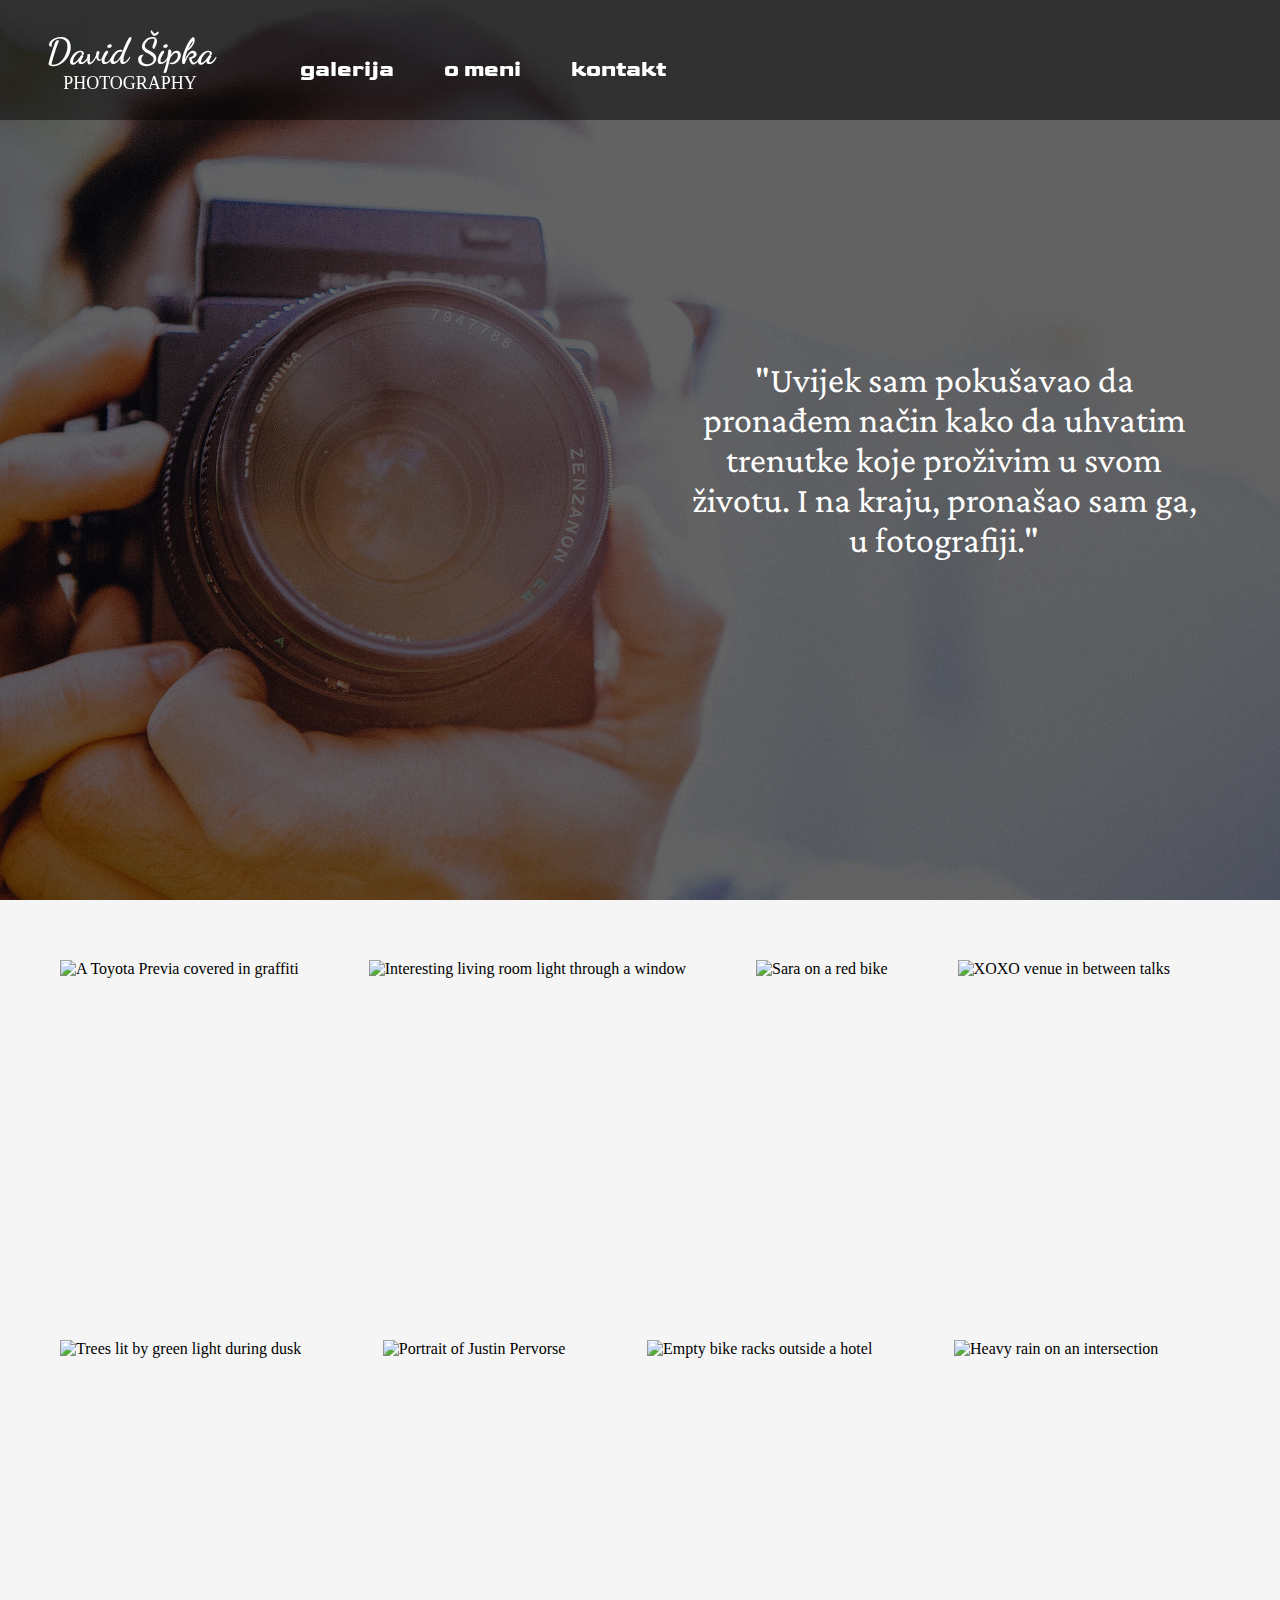
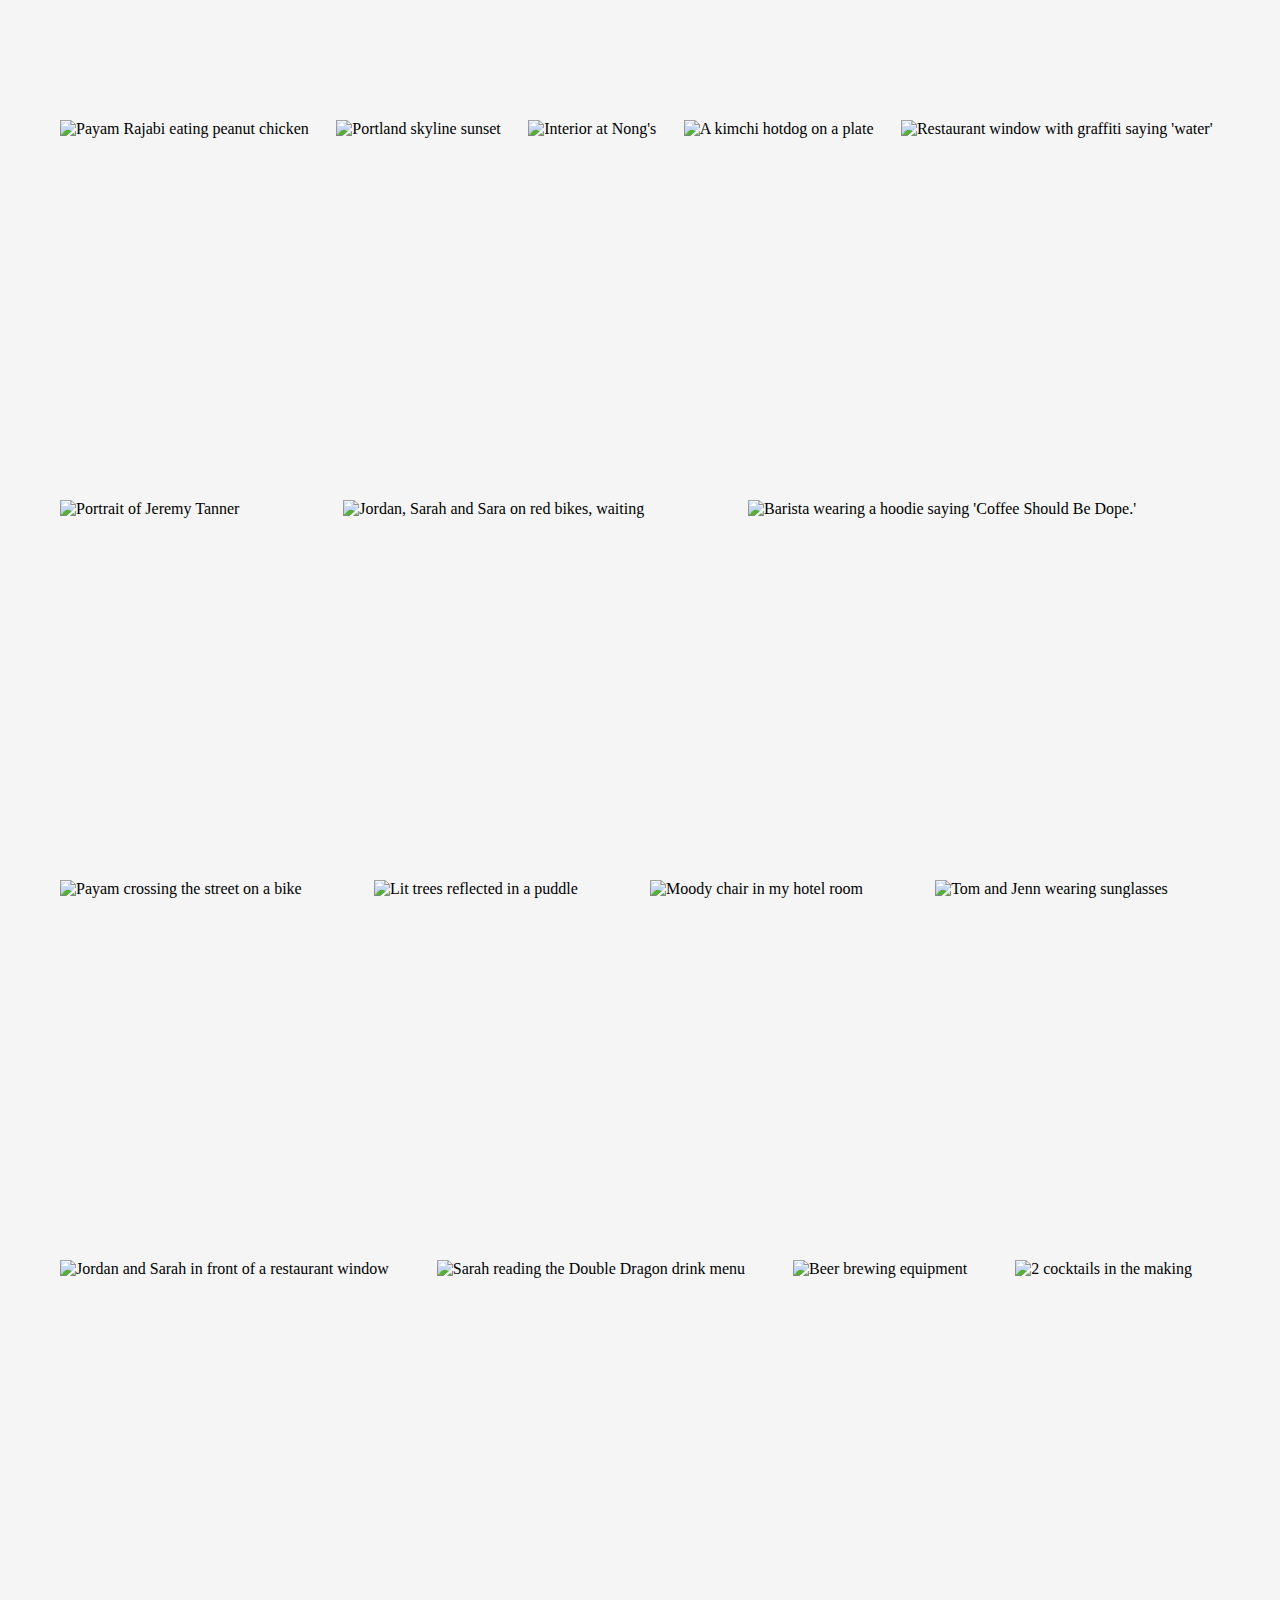
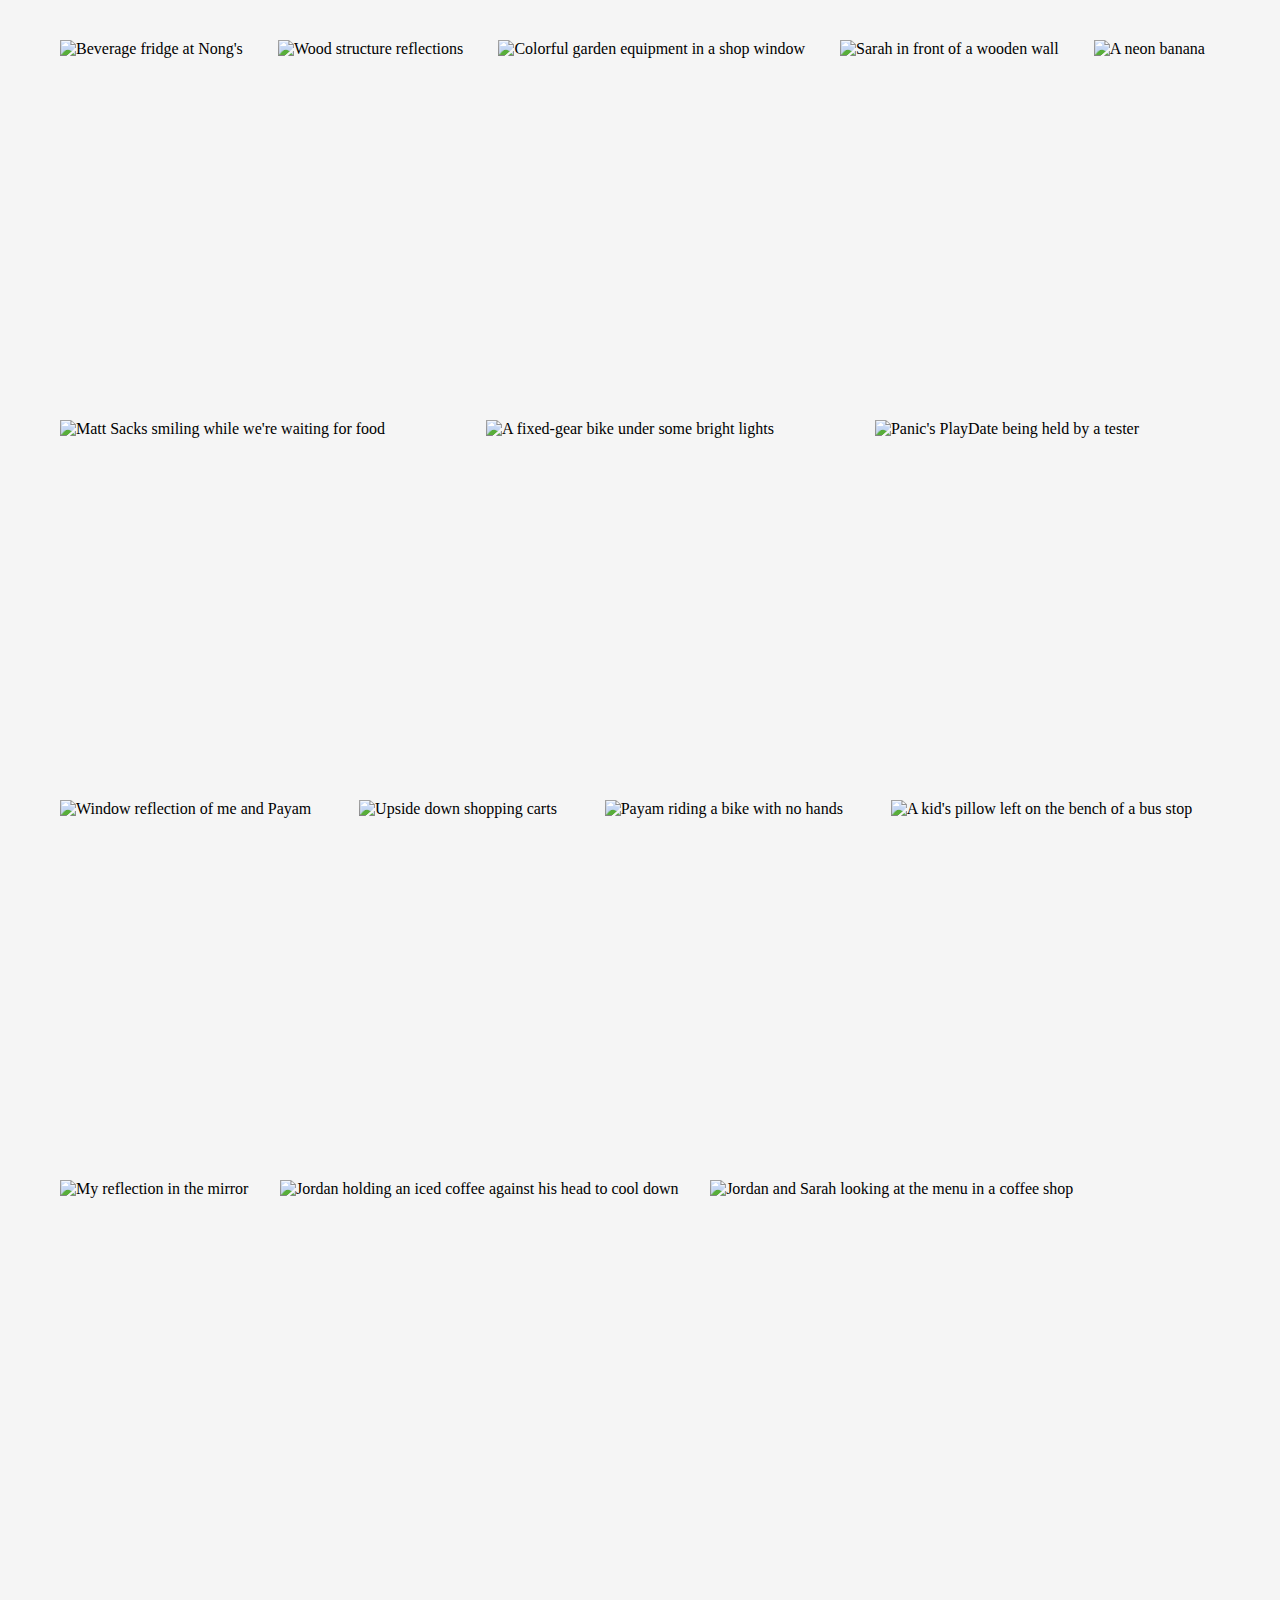
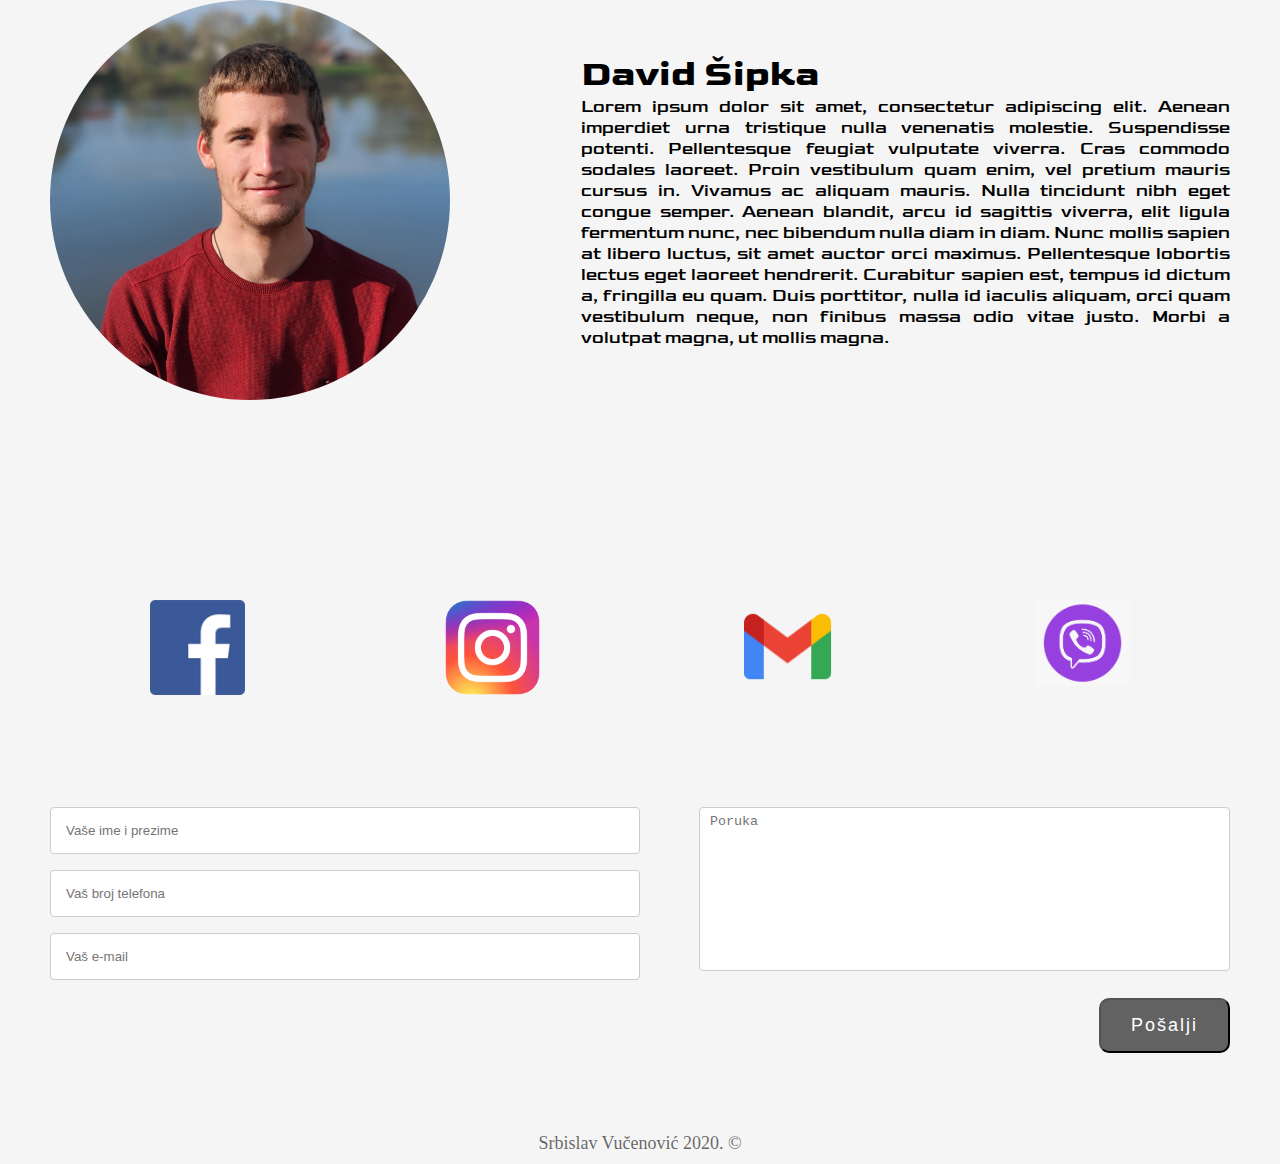
==== index.html @ 71fce166 "Add files via upload" ====
<!DOCTYPE html>
<html>
<head>
	  <meta name="viewport" content="width=device-width, initial-scale=1.0" />

	<title></title>
	<link rel="preconnect" href="https://fonts.gstatic.com">
	<link href="https://fonts.googleapis.com/css2?family=Dancing+Script:wght@500&display=swap" rel="stylesheet">
	<link rel="preconnect" href="https://fonts.gstatic.com">
<link href="https://fonts.googleapis.com/css2?family=Goldman&display=swap" rel="stylesheet">
<link rel="preconnect" href="https://fonts.gstatic.com">
<link href="https://fonts.googleapis.com/css2?family=Noto+Sans+JP&display=swap" rel="stylesheet">
<link rel="preconnect" href="https://fonts.gstatic.com">
<link href="https://fonts.googleapis.com/css2?family=Crimson+Pro:ital,wght@1,300&display=swap" rel="stylesheet">
<link rel="preconnect" href="https://fonts.gstatic.com">
<link href="https://fonts.googleapis.com/css2?family=Raleway&display=swap" rel="stylesheet">
	<meta charset="utf-8">
	<link rel="stylesheet" type="text/css" href="style.css">

</head>
<body>
	<header id="top">
		<nav>
			<!--img class="logo" src="img/logo.jpg"-->
			<div class="logo">
				<a href="#top" id="t"><h3>David Šipka</h3>
				<p>PHOTOGRAPHY</p></a>
			</div>
			<ul class="nav">
				<li><a href="#gallery" id="g">galerija</a></li>
				<li><a href="#about" id="a">o meni</a></li>
				<li><a href="#contact" id="c">kontakt</a></li>
			</ul>
		</nav>
		<div class="home">
			<div class="layer">
				<div class="quote">
					<p>
						"Uvijek sam pokušavao da pronađem način kako da uhvatim trenutke koje proživim u svom životu. I na kraju, pronašao sam ga, u fotografiji."
					</p>
				</div>
			</div>
		</div>
	</header>

	<div class="active-img">
		<a href="#">zatvori</a>
		<img src="">
	</div>

	<section id="gallery" class="galerija">
		<ul>
  <li>
    <img src="https://res.cloudinary.com/css-tricks/image/upload/f_auto,q_auto/v1568814785/photostream-photos/DSC05466_kwlv0n.jpg" alt="A Toyota Previa covered in graffiti" loading="lazy">
  </li>
  <li>
    <img src="https://res.cloudinary.com/css-tricks/image/upload/f_auto,q_auto/v1568814785/photostream-photos/DSC05621_zgtcco.jpg" alt="Interesting living room light through a window" loading="lazy">
  </li>
  <li>
    <img src="https://res.cloudinary.com/css-tricks/image/upload/f_auto,q_auto/v1568814785/photostream-photos/DSC05513_gfbiwi.jpg" alt="Sara on a red bike" loading="lazy">
  </li>
  <li>
    <img src="https://res.cloudinary.com/css-tricks/image/upload/f_auto,q_auto/v1568814785/photostream-photos/DSC05588_nb0dma.jpg" alt="XOXO venue in between talks" loading="lazy">
  </li>
  <li>
    <img src="https://res.cloudinary.com/css-tricks/image/upload/f_auto,q_auto/v1568814785/photostream-photos/DSC05459_ziuomy.jpg" alt="Trees lit by green light during dusk" loading="lazy">
  </li>
  <li>
    <img src="https://res.cloudinary.com/css-tricks/image/upload/f_auto,q_auto/v1568814785/photostream-photos/DSC05586_oj8jfo.jpg" alt="Portrait of Justin Pervorse" loading="lazy">
  </li>
  <li>
    <img src="https://res.cloudinary.com/css-tricks/image/upload/f_auto,q_auto/v1568814785/photostream-photos/DSC05465_dtkwef.jpg" alt="Empty bike racks outside a hotel" loading="lazy">
  </li>
  <li>
    <img src="https://res.cloudinary.com/css-tricks/image/upload/f_auto,q_auto/v1568814785/photostream-photos/DSC05626_ytsf3j.jpg" alt="Heavy rain on an intersection" loading="lazy">
  </li>
  <li>
    <img src="https://res.cloudinary.com/css-tricks/image/upload/f_auto,q_auto/v1568814785/photostream-photos/DSC05449_l9kukz.jpg" alt="Payam Rajabi eating peanut chicken" loading="lazy">
  </li>
  <li>
    <img src="https://res.cloudinary.com/css-tricks/image/upload/f_auto,q_auto/v1568814785/photostream-photos/DSC05544_aczrb9.jpg" alt="Portland skyline sunset" loading="lazy">
  </li>
  <li>
    <img src="https://res.cloudinary.com/css-tricks/image/upload/f_auto,q_auto/v1568814785/photostream-photos/DSC05447_mvffor.jpg" alt="Interior at Nong's" loading="lazy">
  </li>
  <li>
    <img src="https://res.cloudinary.com/css-tricks/image/upload/f_auto,q_auto/v1568814784/photostream-photos/DSC05501_yirmq8.jpg" alt="A kimchi hotdog on a plate" loading="lazy">
  </li>
  <li>
    <img src="https://res.cloudinary.com/css-tricks/image/upload/f_auto,q_auto/v1568814784/photostream-photos/DSC05624_f5b2ud.jpg" alt="Restaurant window with graffiti saying 'water'" loading="lazy">
  </li>
  <li>
    <img src="https://res.cloudinary.com/css-tricks/image/upload/f_auto,q_auto/v1568814784/photostream-photos/DSC05623_dcpfva.jpg" alt="Portrait of Jeremy Tanner" loading="lazy">
  </li>
  <li>
    <img src="https://res.cloudinary.com/css-tricks/image/upload/f_auto,q_auto/v1568814784/photostream-photos/DSC05515_d2gzut.jpg" alt="Jordan, Sarah and Sara on red bikes, waiting" loading="lazy">
  </li>
  <li>
    <img src="https://res.cloudinary.com/css-tricks/image/upload/f_auto,q_auto/v1568814784/photostream-photos/DSC05581_ceocwv.jpg" alt="Barista wearing a hoodie saying 'Coffee Should Be Dope.'" loading="lazy">
  </li>
  <li>
    <img src="https://res.cloudinary.com/css-tricks/image/upload/f_auto,q_auto/v1568814784/photostream-photos/DSC05517_ni2k0p.jpg" alt="Payam crossing the street on a bike" loading="lazy">
  </li>
  <li>
    <img src="https://res.cloudinary.com/css-tricks/image/upload/f_auto,q_auto/v1568814783/photostream-photos/DSC05620_qfwycq.jpg" alt="Lit trees reflected in a puddle" loading="lazy">
  </li>
  <li>
    <img src="https://res.cloudinary.com/css-tricks/image/upload/f_auto,q_auto/v1568814783/photostream-photos/DSC05462_b33uvp.jpg" alt="Moody chair in my hotel room" loading="lazy">
  </li>
  <li>
    <img src="https://res.cloudinary.com/css-tricks/image/upload/f_auto,q_auto/v1568814783/photostream-photos/DSC05489_mqzktl.jpg" alt="Tom and Jenn wearing sunglasses" loading="lazy">
  </li>
  <li>
    <img src="https://res.cloudinary.com/css-tricks/image/upload/f_auto,q_auto/v1568814783/photostream-photos/DSC05476_dlkjza.jpg" alt="Jordan and Sarah in front of a restaurant window" loading="lazy">
  </li>
  <li>
    <img src="https://res.cloudinary.com/css-tricks/image/upload/f_auto,q_auto/v1568814783/photostream-photos/DSC05497_abbd3c.jpg" alt="Sarah reading the Double Dragon drink menu" loading="lazy">
  </li>
  <li>
    <img src="https://res.cloudinary.com/css-tricks/image/upload/f_auto,q_auto/v1568814782/photostream-photos/DSC05487_fcdv7t.jpg" alt="Beer brewing equipment" loading="lazy">
  </li>
  <li>
    <img src="https://res.cloudinary.com/css-tricks/image/upload/f_auto,q_auto/v1568814782/photostream-photos/DSC05493_q6njbk.jpg" alt="2 cocktails in the making" loading="lazy">
  </li>
  <li>
    <img src="https://res.cloudinary.com/css-tricks/image/upload/f_auto,q_auto/v1568814782/photostream-photos/DSC05446_xj60ff.jpg" alt="Beverage fridge at Nong's" loading="lazy">
  </li>
  <li>
    <img src="https://res.cloudinary.com/css-tricks/image/upload/f_auto,q_auto/v1568814782/photostream-photos/DSC05559_hu49zx.jpg" alt="Wood structure reflections" loading="lazy">
  </li>
  <li>
    <img src="https://res.cloudinary.com/css-tricks/image/upload/f_auto,q_auto/v1568814782/photostream-photos/DSC05482_dtrj02.jpg" alt="Colorful garden equipment in a shop window" loading="lazy">
  </li>
  <li>
    <img src="https://res.cloudinary.com/css-tricks/image/upload/f_auto,q_auto/v1568814782/photostream-photos/DSC05565_dx5rp6.jpg" alt="Sarah in front of a wooden wall" loading="lazy">
  </li>
  <li>
    <img src="https://res.cloudinary.com/css-tricks/image/upload/f_auto,q_auto/v1568814782/photostream-photos/DSC05613_o9af2z.jpg" alt="A neon banana" loading="lazy">
  </li>
  <li>
    <img src="https://res.cloudinary.com/css-tricks/image/upload/f_auto,q_auto/v1568814782/photostream-photos/DSC05469_fdxdzx.jpg" alt="Matt Sacks smiling while we're waiting for food" loading="lazy">
  </li>
  <li>
    <img src="https://res.cloudinary.com/css-tricks/image/upload/f_auto,q_auto/v1568814782/photostream-photos/DSC05558_yq2tnz.jpg" alt="A fixed-gear bike under some bright lights" loading="lazy">
  </li>
  <li>
    <img src="https://res.cloudinary.com/css-tricks/image/upload/f_auto,q_auto/v1568814781/photostream-photos/DSC05483_dyiuya.jpg" alt="Panic's PlayDate being held by a tester" loading="lazy">
  </li>
  <li>
    <img src="https://res.cloudinary.com/css-tricks/image/upload/f_auto,q_auto/v1568814781/photostream-photos/DSC05468_xzbtcd.jpg" alt="Window reflection of me and Payam" loading="lazy">
  </li>
  <li>
    <img src="https://res.cloudinary.com/css-tricks/image/upload/f_auto,q_auto/v1568814781/photostream-photos/DSC05457_nloycw.jpg" alt="Upside down shopping carts" loading="lazy">
  </li>
  <li>
    <img src="https://res.cloudinary.com/css-tricks/image/upload/f_auto,q_auto/v1568814781/photostream-photos/DSC05522_mekpec.jpg" alt="Payam riding a bike with no hands" loading="lazy">
  </li>
  <li>
    <img src="https://res.cloudinary.com/css-tricks/image/upload/f_auto,q_auto/v1568814781/photostream-photos/DSC05611_lbwtmk.jpg" alt="A kid's pillow left on the bench of a bus stop" loading="lazy">
  </li>
  <li>
    <img src="https://res.cloudinary.com/css-tricks/image/upload/f_auto,q_auto/v1568814781/photostream-photos/DSC05572_xfvij7.jpg" alt="My reflection in the mirror" loading="lazy">
  </li>
  <li>
    <img src="https://res.cloudinary.com/css-tricks/image/upload/f_auto,q_auto/v1568814781/photostream-photos/DSC05481_gnljae.jpg" alt="Jordan holding an iced coffee against his head to cool down" loading="lazy">
  </li>
  <li>
    <img src="https://res.cloudinary.com/css-tricks/image/upload/f_auto,q_auto/v1568814781/photostream-photos/DSC05480_zkw8sm.jpg" alt="Jordan and Sarah looking at the menu in a coffee shop" loading="lazy">
  </li>
  <li></li>
</ul>
	</section>
<section id="about" class="about"> <div>
	<div class="about-img"></div>
	<div class="about-text">
		<div>
		<h3>David Šipka</h3>
		<p>Lorem ipsum dolor sit amet, consectetur adipiscing elit. Aenean imperdiet urna tristique nulla venenatis molestie. Suspendisse potenti. Pellentesque feugiat vulputate viverra. Cras commodo sodales laoreet. Proin vestibulum quam enim, vel pretium mauris cursus in. Vivamus ac aliquam mauris. Nulla tincidunt nibh eget congue semper. Aenean blandit, arcu id sagittis viverra, elit ligula fermentum nunc, nec bibendum nulla diam in diam. Nunc mollis sapien at libero luctus, sit amet auctor orci maximus. Pellentesque lobortis lectus eget laoreet hendrerit. Curabitur sapien est, tempus id dictum a, fringilla eu quam. Duis porttitor, nulla id iaculis aliquam, orci quam vestibulum neque, non finibus massa odio vitae justo. Morbi a volutpat magna, ut mollis magna.

</p>
</div>
	</div></div>
</section>

<section id="contact" class="contact">
	<div class="social">
		<div><a href="#"><img src="img/fb.png"></a></div>
		<div><a href="#"><img src="img/insta.png"></a></div>
		<div><a href="#"><img src="img/google.png"></a></div>
		<div><a href="#"><img src="img/viber.png"></a></div>
	</div>
	<form action="sendemail.php" method="POST" novalidate="novalidate">
		<div class="inputs">
              <input type="text" id="imeiprezime" placeholder="Vaše ime i prezime">
              <input type="text" id="brojtelefona" placeholder="Vaš broj telefona">
              <input type="email" id="email" placeholder="Vaš e-mail">
             </div>
              <textarea name="#" id="poruka" cols="30" rows="10" placeholder="Poruka"></textarea>
              <input type="submit" value="Pošalji" id="dugme">
    </form>
</section>
<footer>
	<p>Srbislav Vučenović 2020. &copy</p>
</footer>
<script
  src="https://code.jquery.com/jquery-3.5.1.min.js"
  integrity="sha256-9/aliU8dGd2tb6OSsuzixeV4y/faTqgFtohetphbbj0="
  crossorigin="anonymous"></script>
 <script type="text/javascript" src="script.js"></script>
</body>
</html>
---- style.css ----
*{
	margin:0;
	padding: 0;
	box-sizing: border-box;
}

body{
	background-color: #f5f5f5;
}

body,html{
	width: 100%;
	height: 100%;
}

nav{
	position: fixed;
	top:0;
	left:0;
	width: 100%;
	height: 120px;
	font-size: 18px;
	line-height: 80px;
	padding:30px;
	box-sizing: border-box;
	clear: both;
	background-color: rgba(0,0,0,0.5);
}

.logo{
	float: left;
	width: 200px;
	height: 100px;
	line-height: normal;
	color:white;
	text-align: center;
}

.logo>a{
	color: white;
	text-decoration: none;
}

.logo>a>h3{
	font-family: 'Dancing Script', cursive;
	font-size: 36px;
}

.logo>a>p{
	font-size: 18px;
}

.nav{
	width: 500px;
	float: left;
	margin-left: 20px;
	list-style: none;
}

.nav>li{
	float: left;
	display: inline;
	margin-left: 50px;
}

.nav>li>a{
	text-decoration: none;
	color:white;
	font-family: 'Goldman', cursive;	
	font-weight: 800;
	font-size: 22px;
}

.active{
	font-size: 28px!important;
	text-decoration: underline!important;
}


.home{
	width: 100%;
	height: 100vh;
	background:url("img/background.jpg");
	background-repeat: no-repeat;
	background-size: cover;
	background-position: center;
	background-attachment: fixed;
	box-sizing: border-box;
}

.layer{
	width: 100%;
	height: 100%;
	background-color: rgba(0,0,0,0.6);
}


.quote{
	width: 40%;
	height: 300px;
	float: right;
	margin-top:40vh;
	margin-right: 80px;
	text-align: center;
	color:white;
	font-size: 36px;
font-family: 'Crimson Pro', serif;
}


.galerija{
	width: 100%;
	padding: 50px;
	padding-bottom: 0;
	box-sizing: border-box;
}

.galerija>ul {
	list-style: none;
  display: flex;
  flex-wrap: wrap;
}

.galerija>ul>li {
	margin:10px;
  	height: 40vh;
  	flex-grow: 1;
}

.galerija>ul>li:last-child {
  flex-grow: 10;
}

.galerija>ul>li>img {
  max-height: 100%;
  min-width: 100%;
  object-fit: cover;
  vertical-align: bottom;
}



.about{
	padding: 50px;
	box-sizing: border-box;
	width: 100%;
	height: auto;
	display:table;
}

.about>div{
	display: table-cell;
	vertical-align: middle;
}

.about-img{
	background:url("img/david.jpg");
	background-repeat: no-repeat;
	background-size: cover;
	background-position: center;
	box-sizing: border-box;
	border-radius: 50%;
	width: 400px;
	height: 400px;
	float: left;
}

.about-text{
	float: right;
	width: 55%;
	height: 400px;
	display: table;
	font-family: 'Goldman', cursive;	
	text-align: justify;
}

.about-text>div{
	display: table-cell;
	vertical-align: middle;
}

.about-text>div>h3{
	font-size: 36px;
}

.about-text>div>p{
	font-size: 18px;
}


.contact{
	clear: both;
	width: 100%;
	height: auto;
	padding: 50px;
	box-sizing: border-box;
}

.social{
	width: 100%;
	height: auto;
}

.social>div{
	float: left;
	box-sizing: border-box;
	padding:100px;
	width: 25%;
	height:auto;
}

.social>div>a>img{
	width: 100%;
	height: 100%;
	text-align: center;
}

form{
	width: 100%;
	height: auto;
}

.inputs{
	float: left;
	width: 50%;
}

.inputs>input{
	width: 100%;
  padding: 15px;
  margin: 8px 0;
  display: inline-block;
  border: 1px solid #ccc;
  border-radius: 4px;
  box-sizing: border-box;
}

textarea{
	float: right;
	width: 45%;
	resize: none;
	padding: 6px 10px;
  margin: 8px 0;
  border: 1px solid #ccc;
  border-radius: 4px;
  box-sizing: border-box;
}

input[type="submit"]{
	clear: both;
	float: right;
  margin-top: 10px;
  background-color: rgba(0,0,0,0.6);
  padding: 15px 30px;
  border-radius: 10px;
  color: white;
font-size: 18px;
letter-spacing: 2px;
}

.passed{
	background-color: lightgreen;
}

.error{
	border:1px solid red!important;
}

footer{
	clear: both;
	width: 100%;
	padding:80px 10px;
	padding-bottom: 10px;
	box-sizing: border-box;
}

footer>p{
	text-align: center;
	font-size:18px;
	font-family: "Times New Roman";
	color:rgba(0,0,0,0.6);
}
@media only screen and (max-width: 1024px){
	.social>div{
		padding:60px;
	}
	.about-img,.about-text{
		float: none;
		margin:0 auto;
	}
	.about-text>div>h3{
		text-align: center;
	}
}


@media only screen and (max-width: 768px){
	.layer{
		display: table;
	}
	.quote{
		display: table-cell;
		vertical-align: middle;
		float: none;
		margin:auto 0;
		font-size: 28px;
	}
	.social>div{
		width: 50%;
		padding:50px;
	}
	.inputs,textarea{
		width: 100%;
	}
	.about-text{
		width: 100%;
	}
	.about-img{
		width: 100%;
		width: 300px;
		height: 300px;
	}
	nav{
		padding:10px;
	}
	.logo{
		float: none;
		clear: both;
		margin:0 auto;
		height: 35px;
	}
	.logo>a>h3{
		font-size: 28px;
	}
	.logo>a>p{
		font-size: 14px;
	}
	.nav{
		width: 300px;
		text-align: center;
		float: none;
		clear: both;
		margin:0 auto;

	}
	.nav>li{
		margin-left: 15px;
	}
	.nav>li>a{
		font-size: 18px;
	}
	.active{
		font-size: 22px!important;
	}
}

@media only screen and (max-width: 425px){
	.galerija>ul{
		margin:0;
	}

	.social>div{
		width: 100%;
		padding:50px;
	}
	.about-img{
		width: 200px;
		height: 200px;
	}
	input[type="submit"]{
  padding: 5px 10px;
  width: 100%;
 
}
}
@media only screen and (max-width: 320px){
	.about-img{
		width: 100px;
		height: 100px;
	}
	.quote{
		font-size: 20px;
	}
	.social>div{
		padding: 0;
	}
}

@media (max-aspect-ratio: 1/1) {
  .galerija>ul>li {
    height: 30vh;
  }
}


@media (max-height: 480px) {
  .galerija>ul>li {
    height: 80vh;
  }
}


@media (max-aspect-ratio: 1/1) and (max-width: 480px) {
  .galerija>ul {
    flex-direction: row;
  }

  .galerija>ul>li {
    height: auto;
    width: 100%;
  }
  .galerija>ul>li>img {
    width: 100%;
    max-height: 75vh;
    min-width: 0;
  }
}

.active-img{
	width: 100%;
	height: auto;
	display: none;
	text-align: center;

}

.active-img>img{
	width: auto;
	height: auto;
	max-height: 100%; 
    min-width: 0; 
    object-fit: none; 
    vertical-align: middle;
}

.active-img>a{
	text-decoration: none;
	background-color: rgba(0,0,0,0.3);
	font-size: 20px;
	color:white;
	position: fixed;
	display: block;
	top: 0;
	right: 0;
}
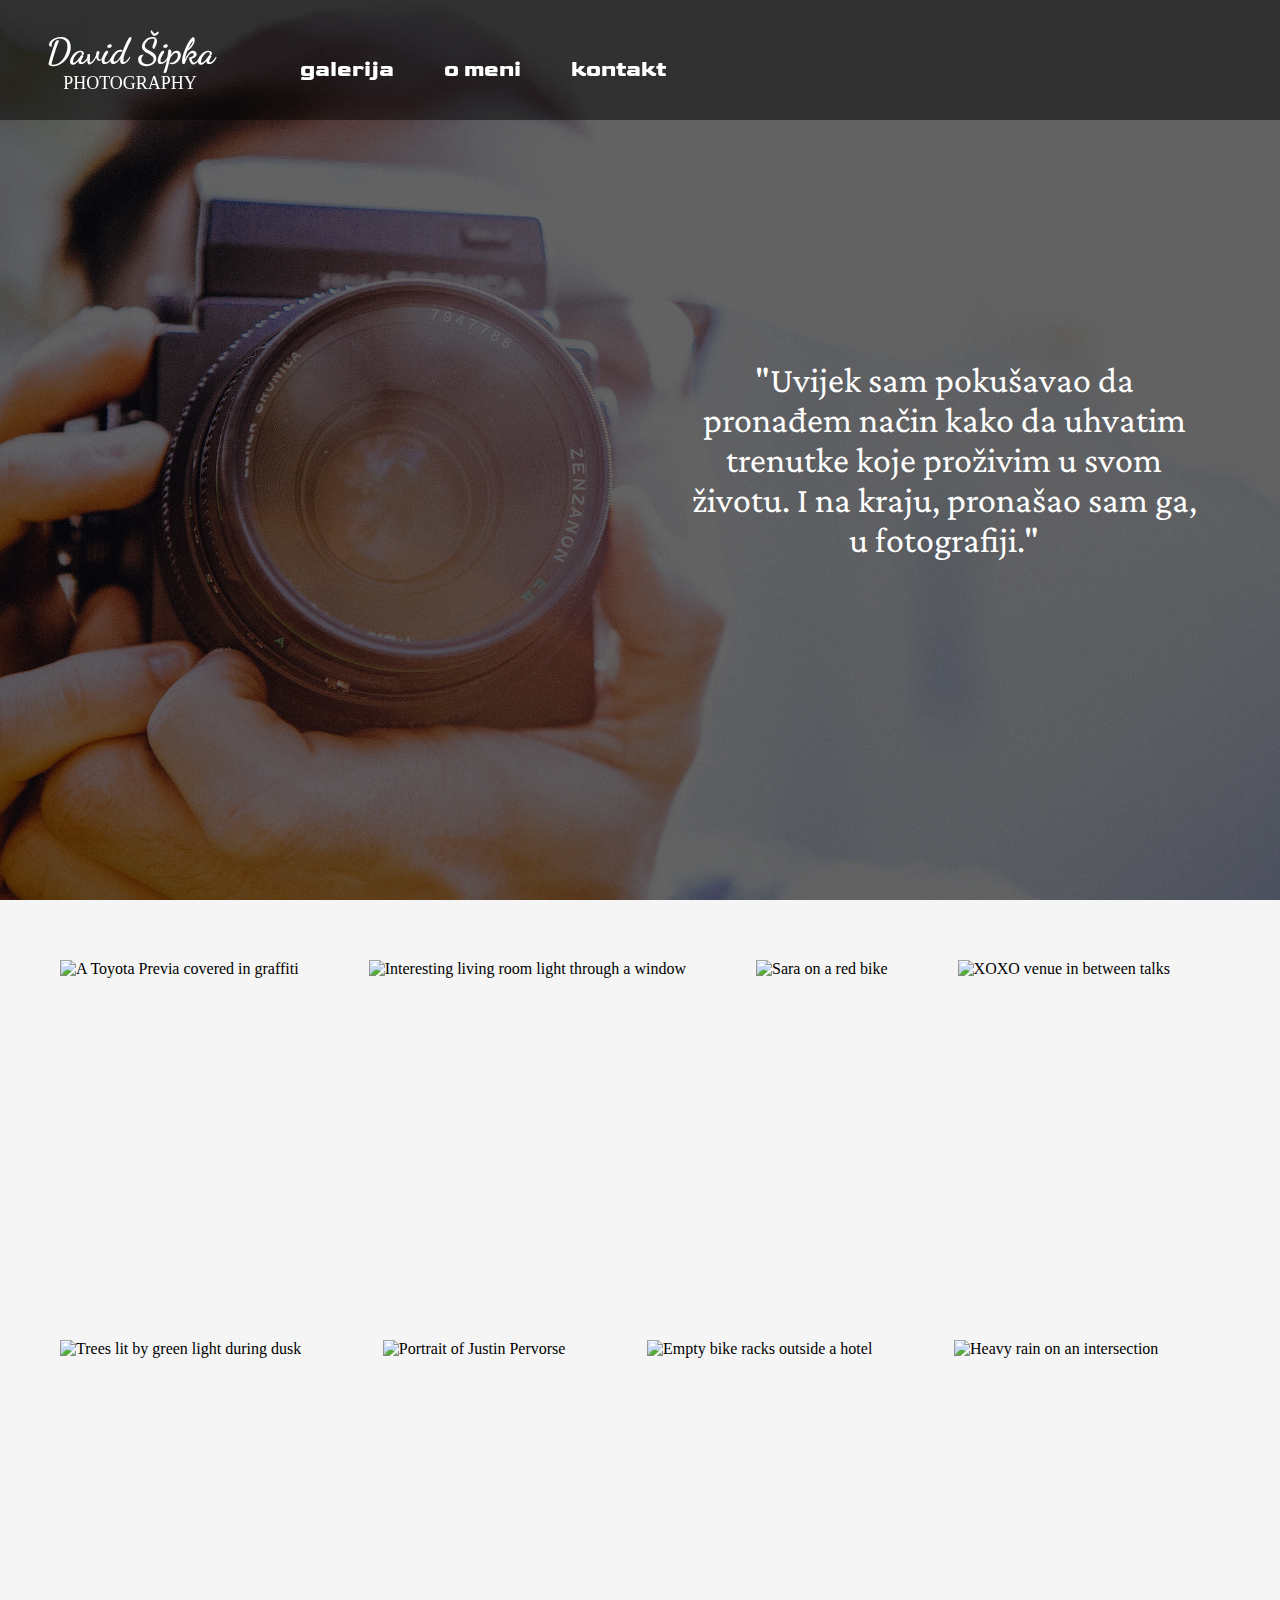
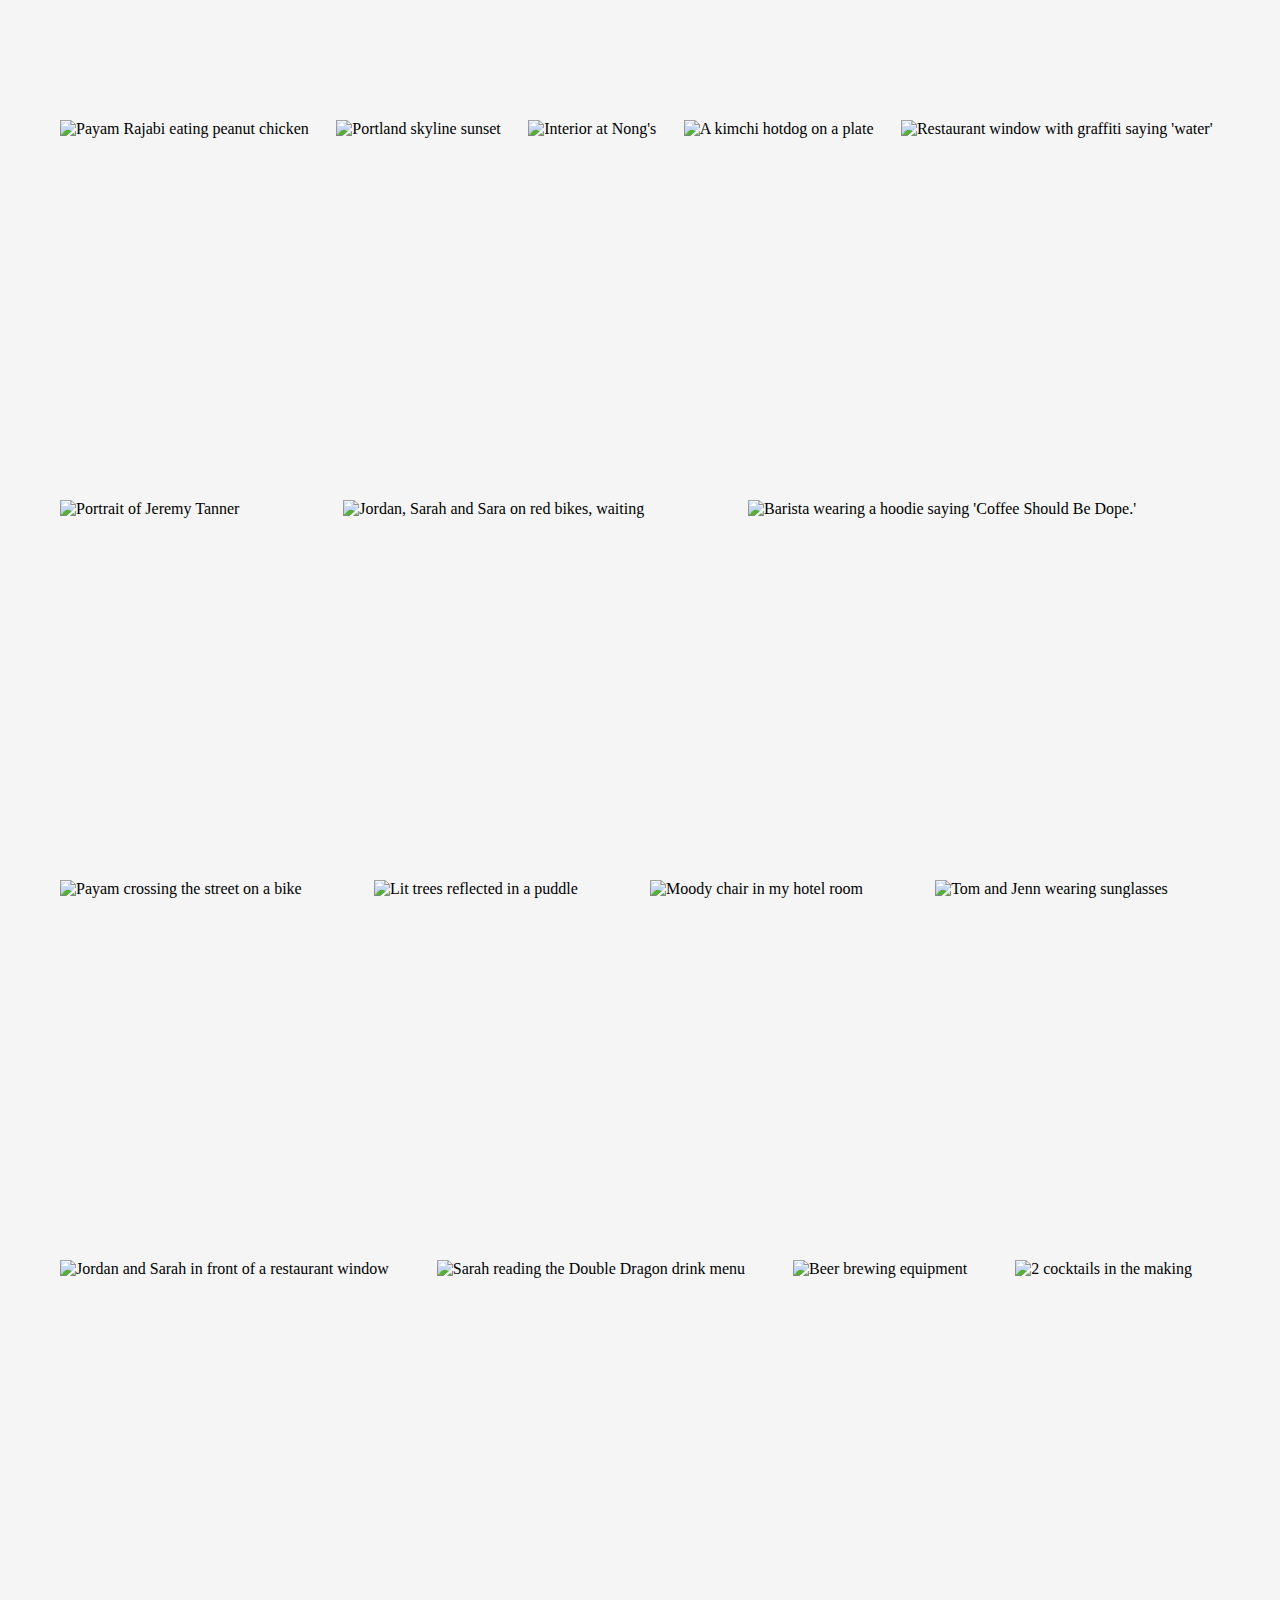
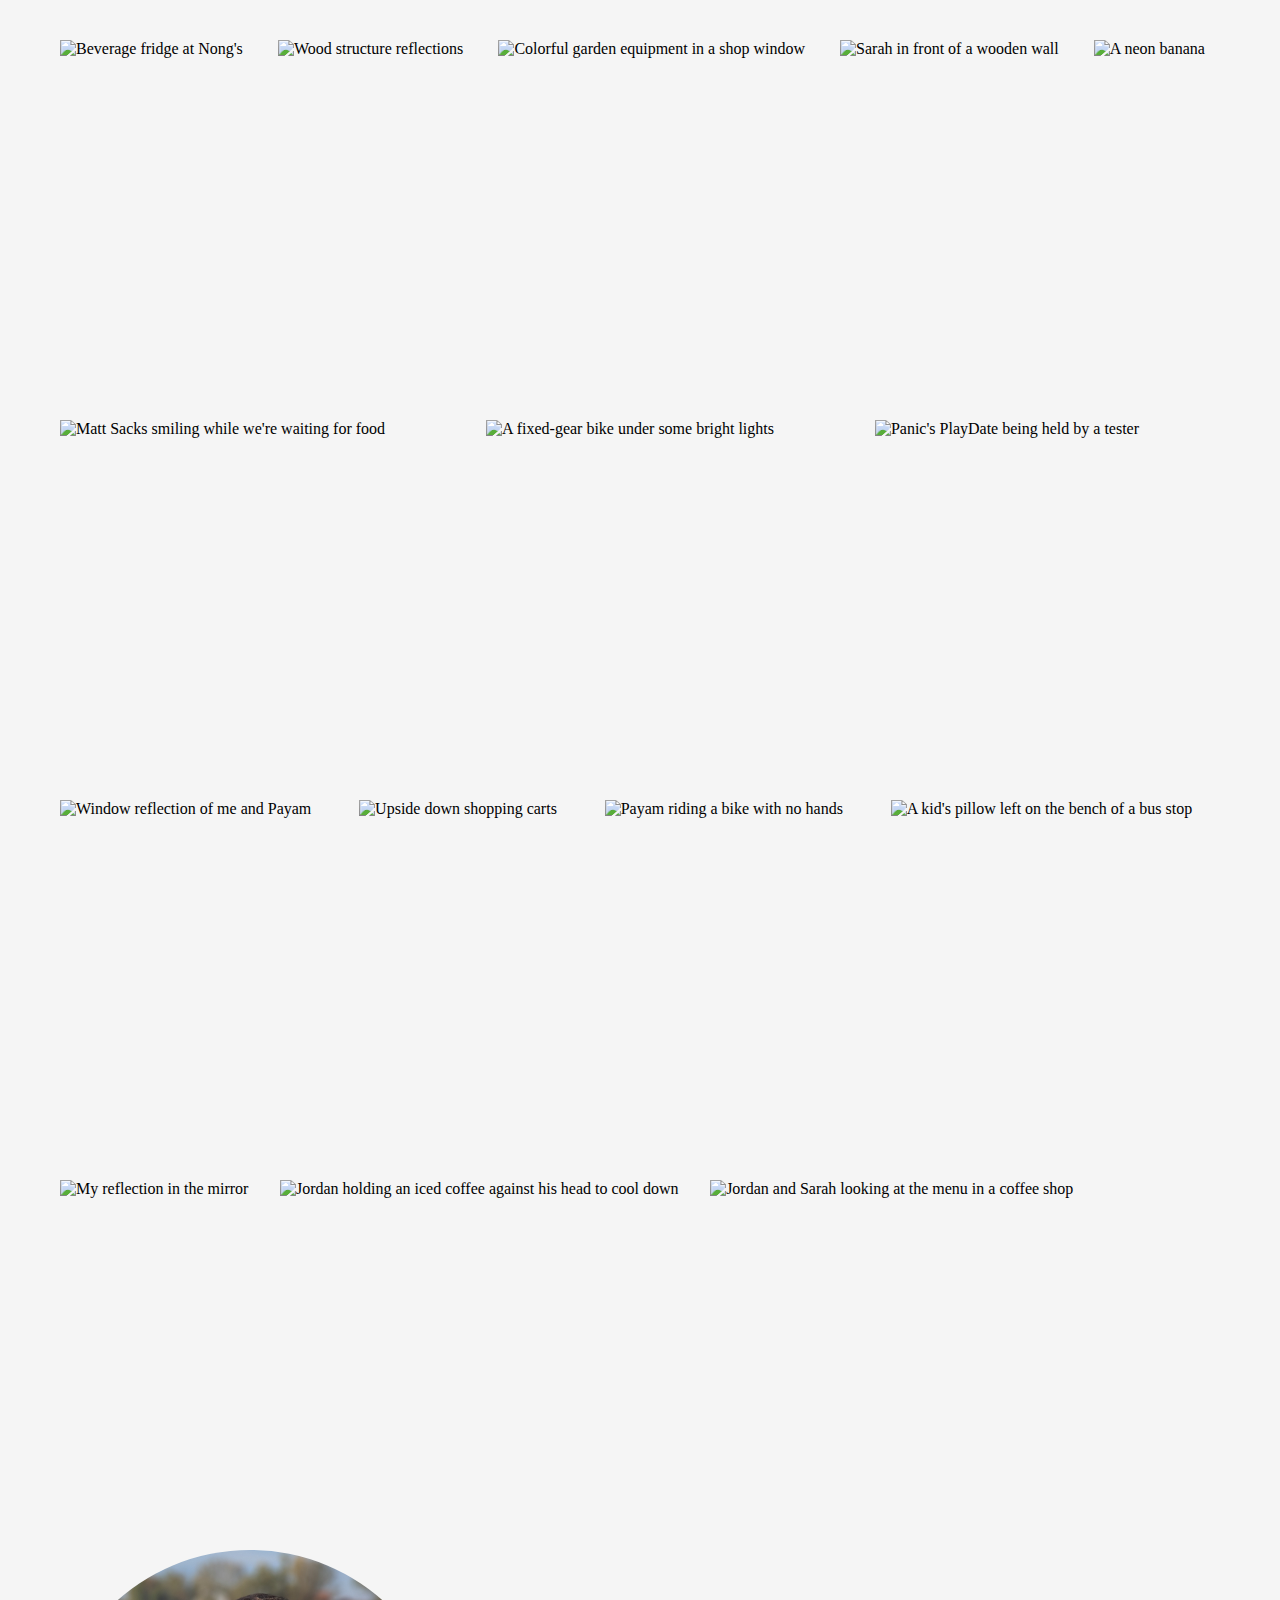
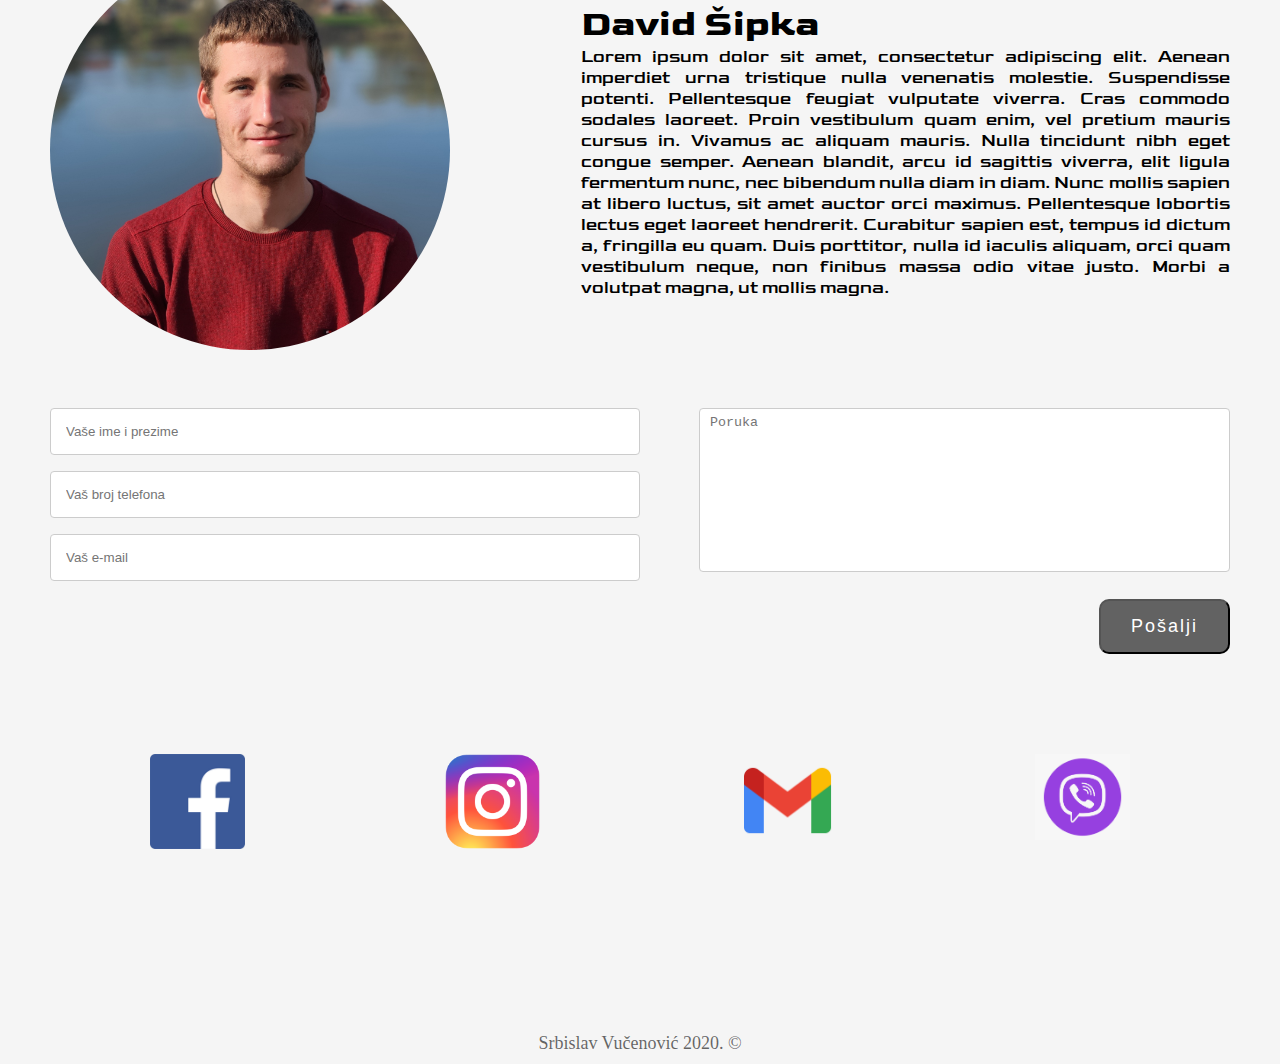
==== commit 75374137: "Add files via upload" ====
--- a/index.html
+++ b/index.html
@@ -44,7 +44,7 @@
 	</header>
 
 	<div class="active-img">
-		<a href="#">zatvori</a>
+		<a href="#"><img style="width: 60px;height: 60px;" src="img/cancel.png"></a>
 		<img src="">
 	</div>
 
@@ -183,13 +183,7 @@
 </section>
 
 <section id="contact" class="contact">
-	<div class="social">
-		<div><a href="#"><img src="img/fb.png"></a></div>
-		<div><a href="#"><img src="img/insta.png"></a></div>
-		<div><a href="#"><img src="img/google.png"></a></div>
-		<div><a href="#"><img src="img/viber.png"></a></div>
-	</div>
-	<form action="sendemail.php" method="POST" novalidate="novalidate">
+	<form action="" method="POST" novalidate="novalidate">
 		<div class="inputs">
               <input type="text" id="imeiprezime" placeholder="Vaše ime i prezime">
               <input type="text" id="brojtelefona" placeholder="Vaš broj telefona">
@@ -198,6 +192,12 @@
               <textarea name="#" id="poruka" cols="30" rows="10" placeholder="Poruka"></textarea>
               <input type="submit" value="Pošalji" id="dugme">
     </form>
+    <div class="social">
+		<div><a href="#" target="_blank"><img src="img/fb.png"></a></div>
+		<div><a href="#"><img src="img/insta.png"></a></div>
+		<div><a href="#"><img src="img/google.png"></a></div>
+		<div><a href="#"><img src="img/viber.png"></a></div>
+	</div>
 </section>
 <footer>
 	<p>Srbislav Vučenović 2020. &copy</p>
--- a/style.css
+++ b/style.css
@@ -6,11 +6,6 @@
 
 body{
 	background-color: #f5f5f5;
-}
-
-body,html{
-	width: 100%;
-	height: 100%;
 }
 
 nav{
@@ -25,6 +20,7 @@
 	box-sizing: border-box;
 	clear: both;
 	background-color: rgba(0,0,0,0.5);
+	z-index: 1;
 }
 
 .logo{
@@ -136,12 +132,14 @@
   min-width: 100%;
   object-fit: cover;
   vertical-align: bottom;
+  cursor: pointer;
+  z-index: 0;
 }
 
 
 
 .about{
-	padding: 50px;
+	padding: 0 50px;
 	box-sizing: border-box;
 	width: 100%;
 	height: auto;
@@ -199,6 +197,7 @@
 .social{
 	width: 100%;
 	height: auto;
+	clear: both;
 }
 
 .social>div{
@@ -259,7 +258,11 @@
 }
 
 .passed{
-	background-color: lightgreen;
+	background-color: lightgreen!important;
+}
+
+.fail{
+	background-color: red!important;
 }
 
 .error{
@@ -361,7 +364,7 @@
 
 	.social>div{
 		width: 100%;
-		padding:50px;
+		padding:100px;
 	}
 	.about-img{
 		width: 200px;
@@ -418,28 +421,39 @@
 
 .active-img{
 	width: 100%;
-	height: auto;
+	height:auto;
 	display: none;
 	text-align: center;
-
 }
 
 .active-img>img{
+	padding-top: 10px;
 	width: auto;
 	height: auto;
 	max-height: 100%; 
     min-width: 0; 
     object-fit: none; 
+        display: table-cell;
+        margin:0 auto;
     vertical-align: middle;
+
 }
 
 .active-img>a{
 	text-decoration: none;
-	background-color: rgba(0,0,0,0.3);
 	font-size: 20px;
 	color:white;
 	position: fixed;
 	display: block;
 	top: 0;
 	right: 0;
+}
+
+.galerija>ul>li>img:hover{
+	transition: 1.5s;
+-ms-transform: scale(1.1);
+        -moz-transform: scale(1.1);
+        -webkit-transform: scale(1.1);
+        -o-transform: scale(1.1);
+        transform: scale(1.1);
 }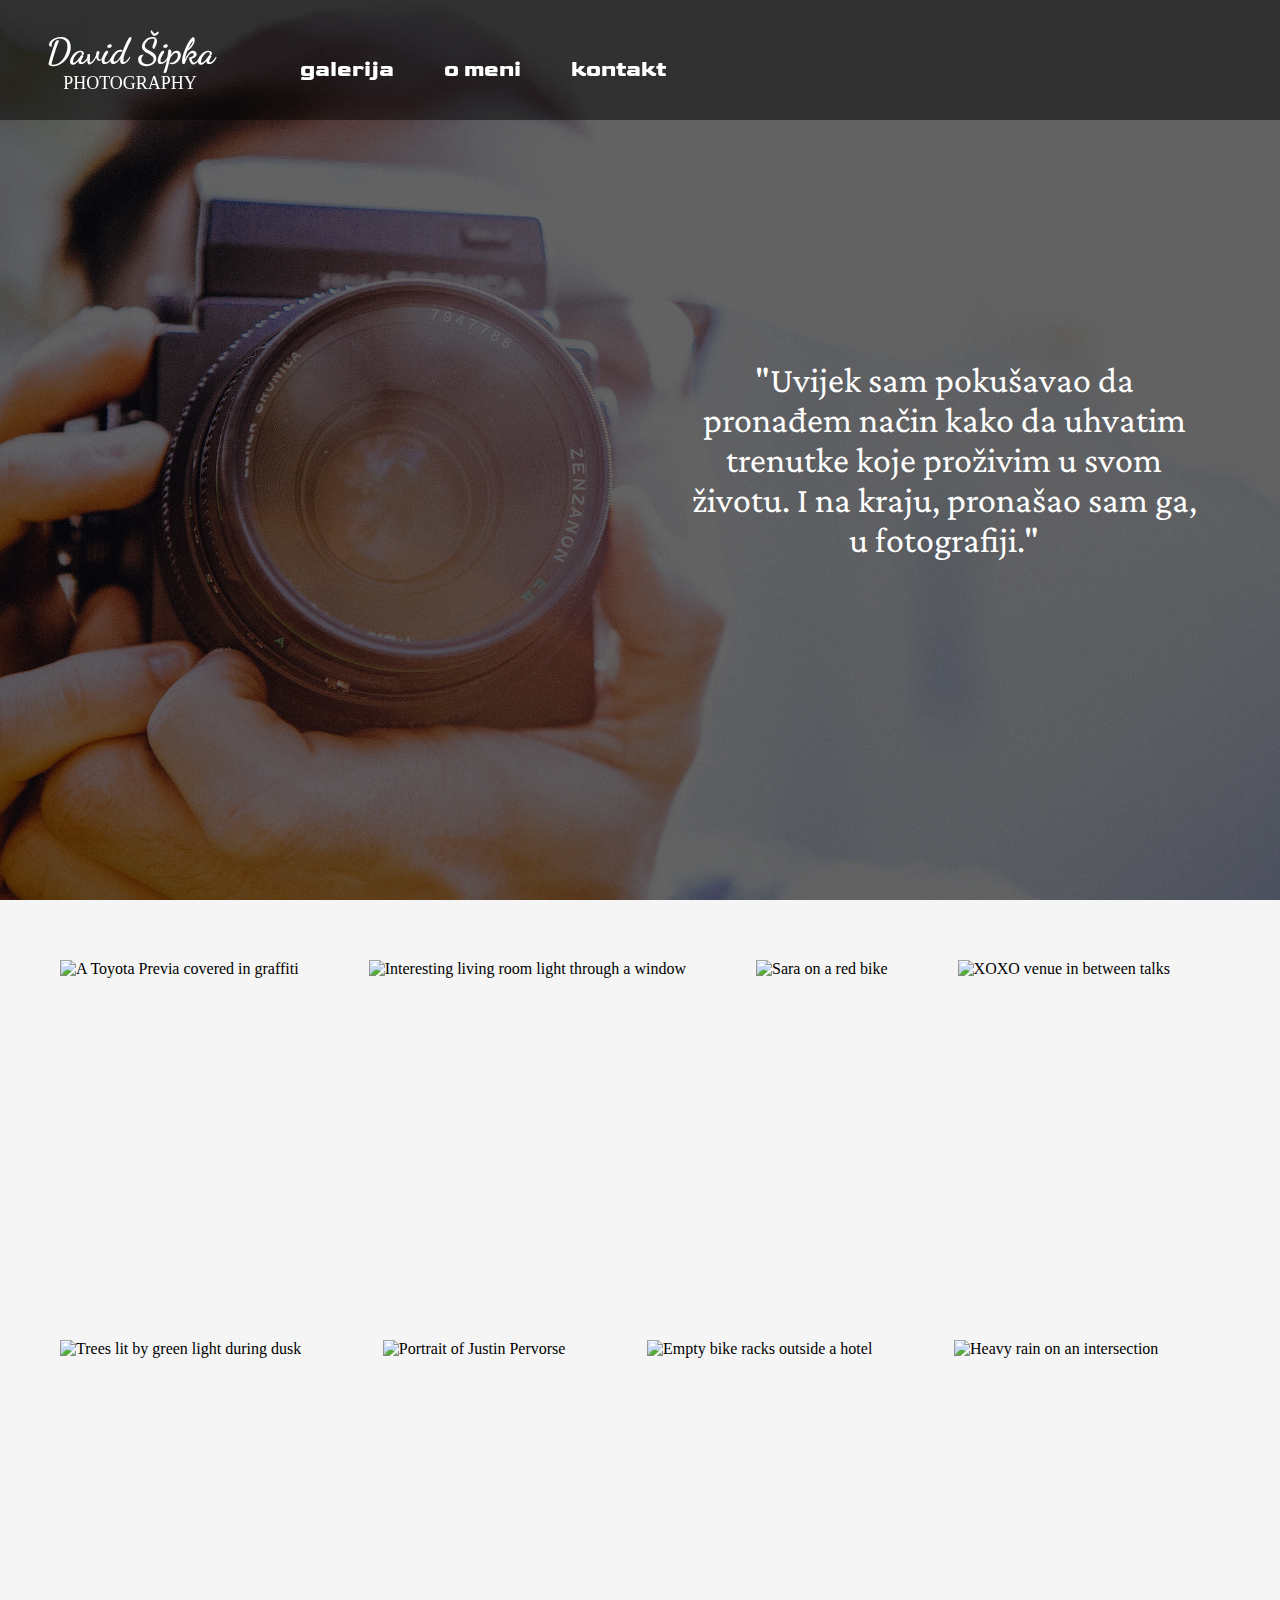
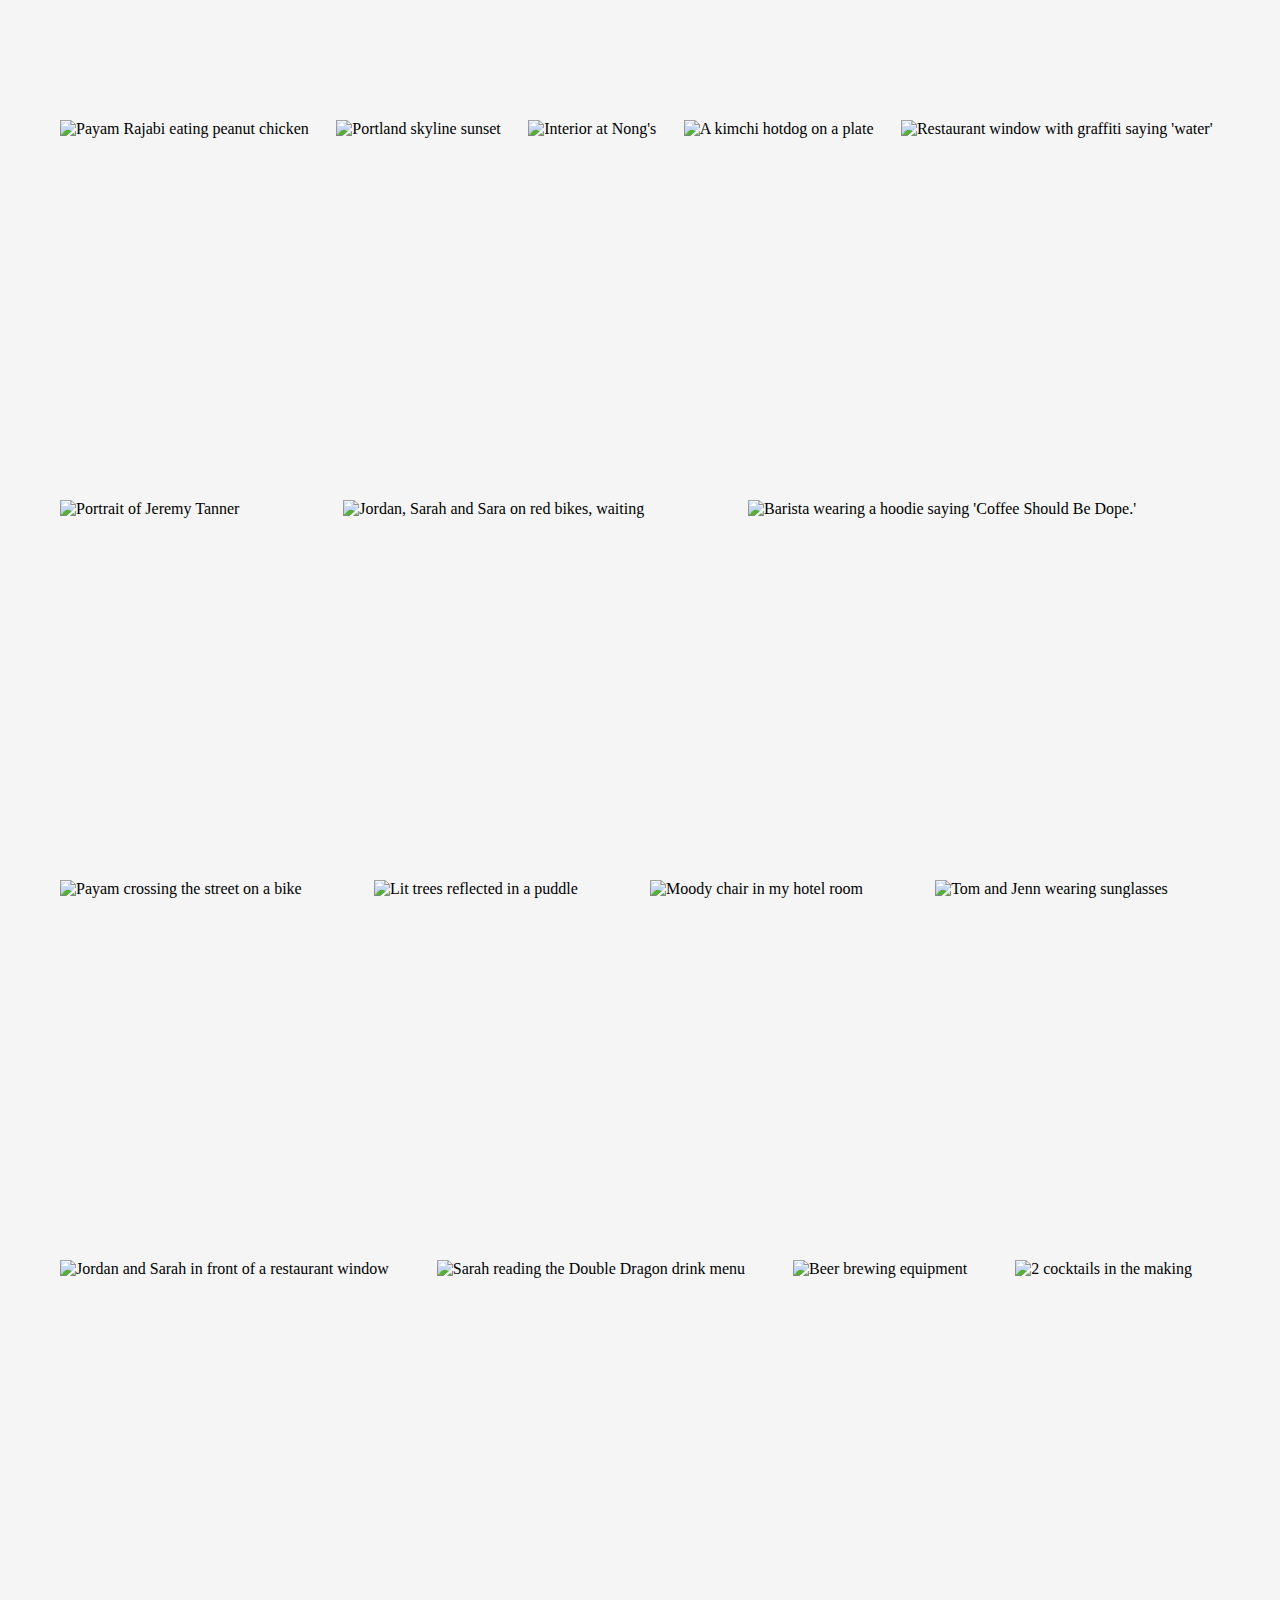
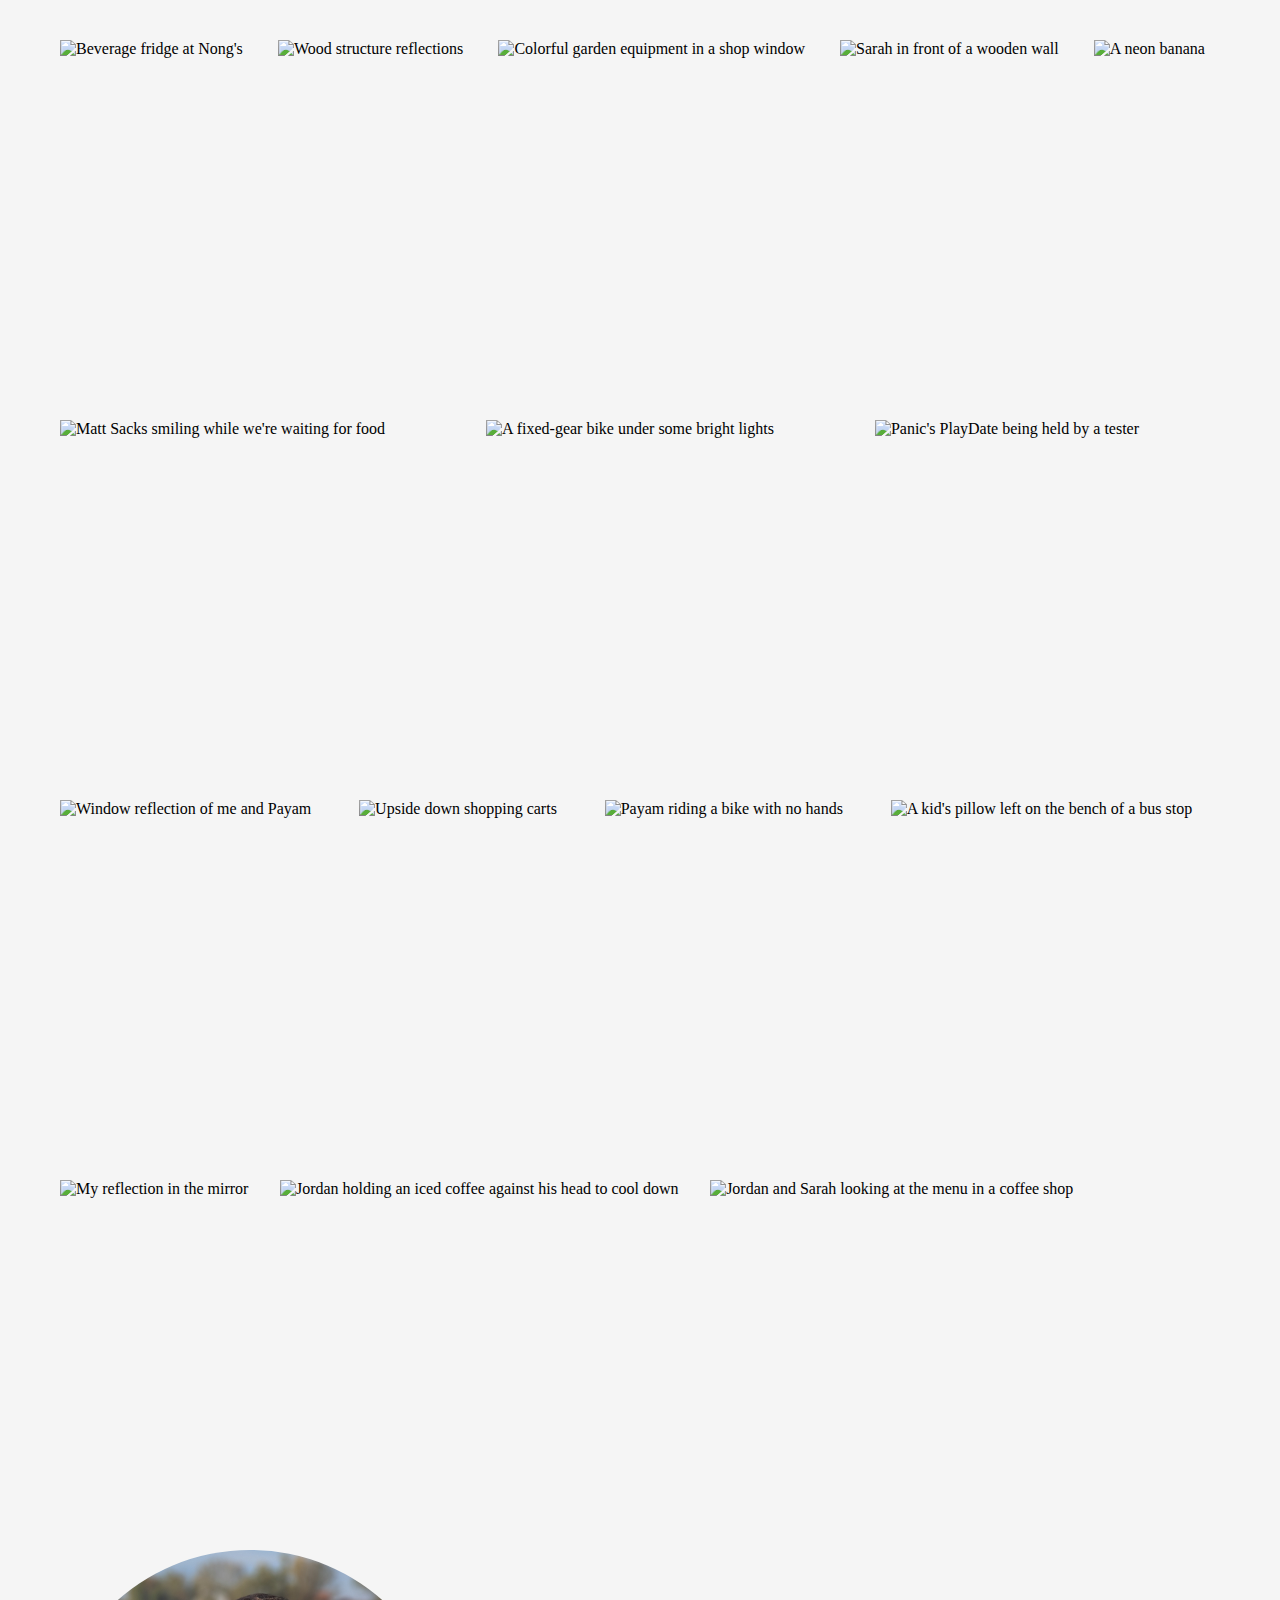
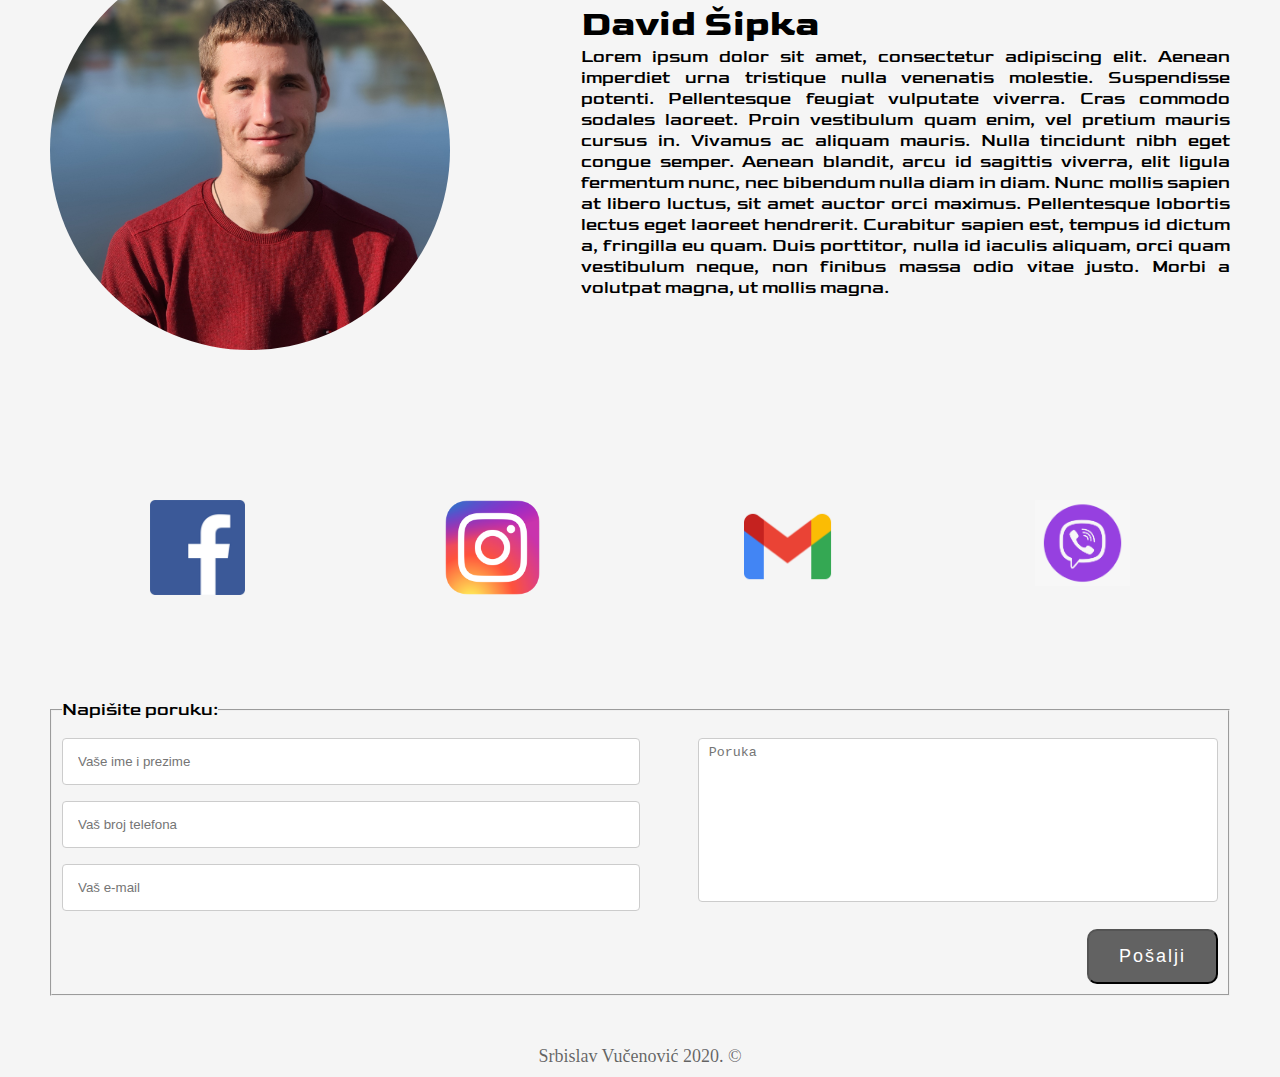
==== commit 396162f2: "Add files via upload" ====
--- a/index.html
+++ b/index.html
@@ -183,7 +183,15 @@
 </section>
 
 <section id="contact" class="contact">
+	<div class="social">
+		<div><a href="#" target="_blank"><img src="img/fb.png"></a></div>
+		<div><a href="#"><img src="img/insta.png"></a></div>
+		<div><a href="#"><img src="img/google.png"></a></div>
+		<div><a href="#"><img src="img/viber.png"></a></div>
+	</div>
 	<form action="" method="POST" novalidate="novalidate">
+		<fieldset>
+			<legend>Napišite poruku:</legend>
 		<div class="inputs">
               <input type="text" id="imeiprezime" placeholder="Vaše ime i prezime">
               <input type="text" id="brojtelefona" placeholder="Vaš broj telefona">
@@ -191,13 +199,8 @@
              </div>
               <textarea name="#" id="poruka" cols="30" rows="10" placeholder="Poruka"></textarea>
               <input type="submit" value="Pošalji" id="dugme">
+              </fieldset>
     </form>
-    <div class="social">
-		<div><a href="#" target="_blank"><img src="img/fb.png"></a></div>
-		<div><a href="#"><img src="img/insta.png"></a></div>
-		<div><a href="#"><img src="img/google.png"></a></div>
-		<div><a href="#"><img src="img/viber.png"></a></div>
-	</div>
 </section>
 <footer>
 	<p>Srbislav Vučenović 2020. &copy</p>
--- a/style.css
+++ b/style.css
@@ -191,6 +191,7 @@
 	width: 100%;
 	height: auto;
 	padding: 50px;
+	padding-bottom: 0;
 	box-sizing: border-box;
 }
 
@@ -208,6 +209,11 @@
 	height:auto;
 }
 
+.social>div>a{
+	display: block;
+	text-align: center;
+}
+
 .social>div>a>img{
 	width: 100%;
 	height: 100%;
@@ -217,6 +223,17 @@
 form{
 	width: 100%;
 	height: auto;
+}
+
+fieldset{
+	width: 100%;
+	height: auto;
+	padding:10px;
+}
+
+legend{
+	font-size: 18px;
+	font-family: 'Goldman', cursive;
 }
 
 .inputs{
@@ -272,7 +289,7 @@
 footer{
 	clear: both;
 	width: 100%;
-	padding:80px 10px;
+	padding:50px 10px;
 	padding-bottom: 10px;
 	box-sizing: border-box;
 }
@@ -309,8 +326,11 @@
 		font-size: 28px;
 	}
 	.social>div{
+		padding:20px;
+	}
+	.social>div>a>img{
 		width: 50%;
-		padding:50px;
+		height: 50%;
 	}
 	.inputs,textarea{
 		width: 100%;
@@ -361,10 +381,11 @@
 	.galerija>ul{
 		margin:0;
 	}
-
+	.social{
+		padding-top: 20px;
+	}
 	.social>div{
-		width: 100%;
-		padding:100px;
+		padding:10px;
 	}
 	.about-img{
 		width: 200px;
@@ -383,9 +404,6 @@
 	}
 	.quote{
 		font-size: 20px;
-	}
-	.social>div{
-		padding: 0;
 	}
 }
 
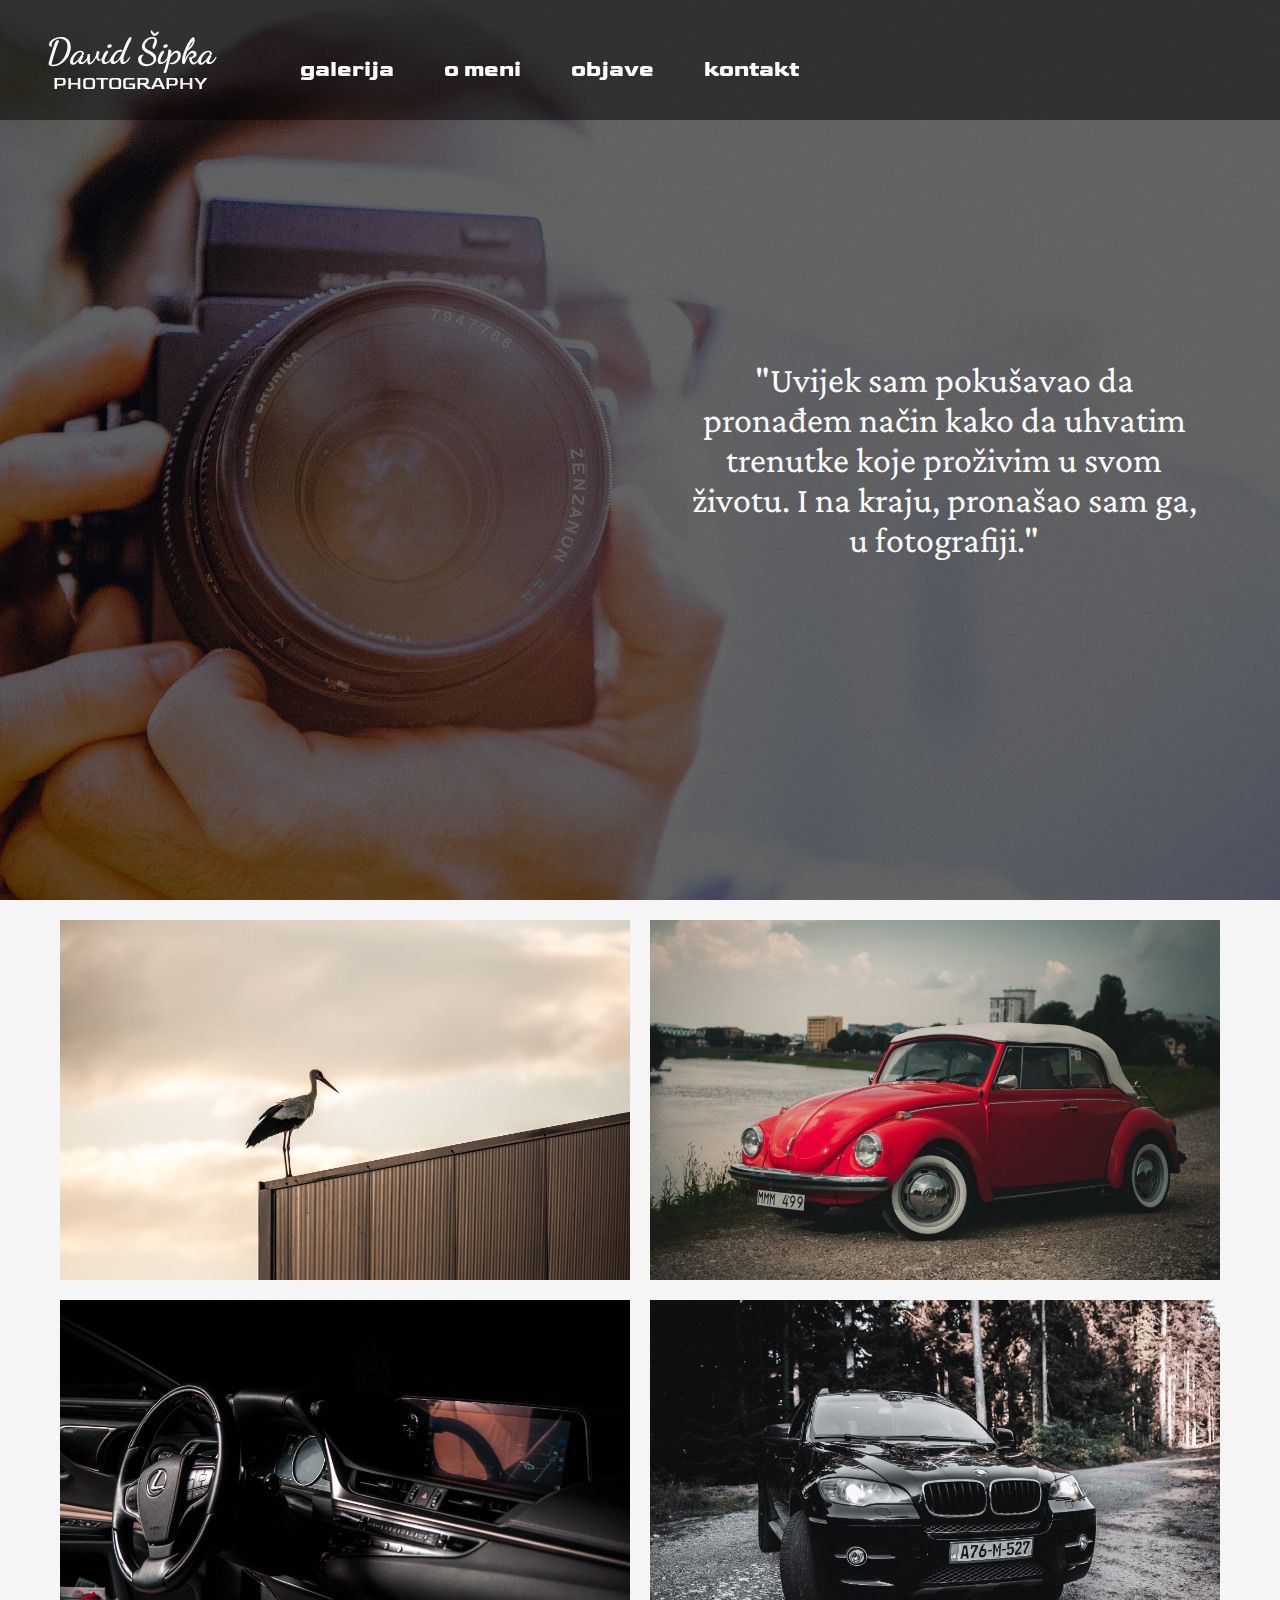
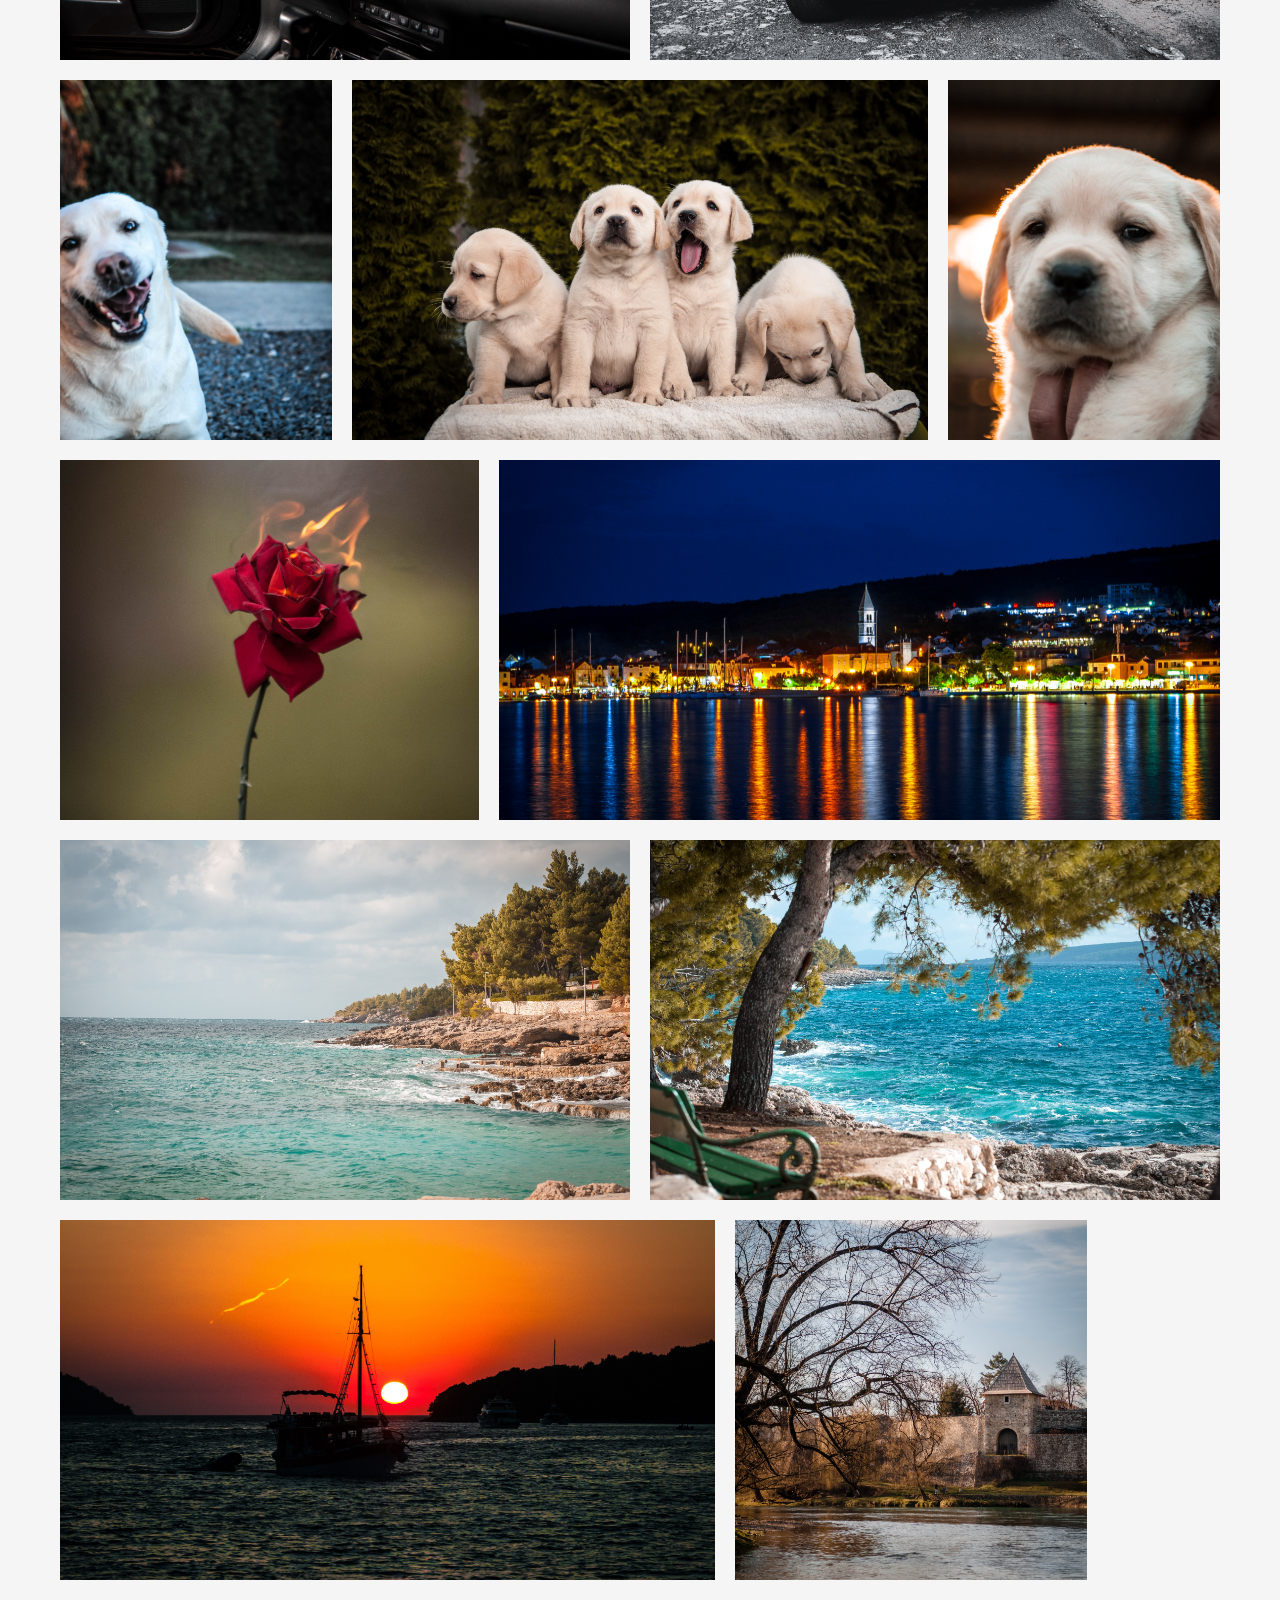
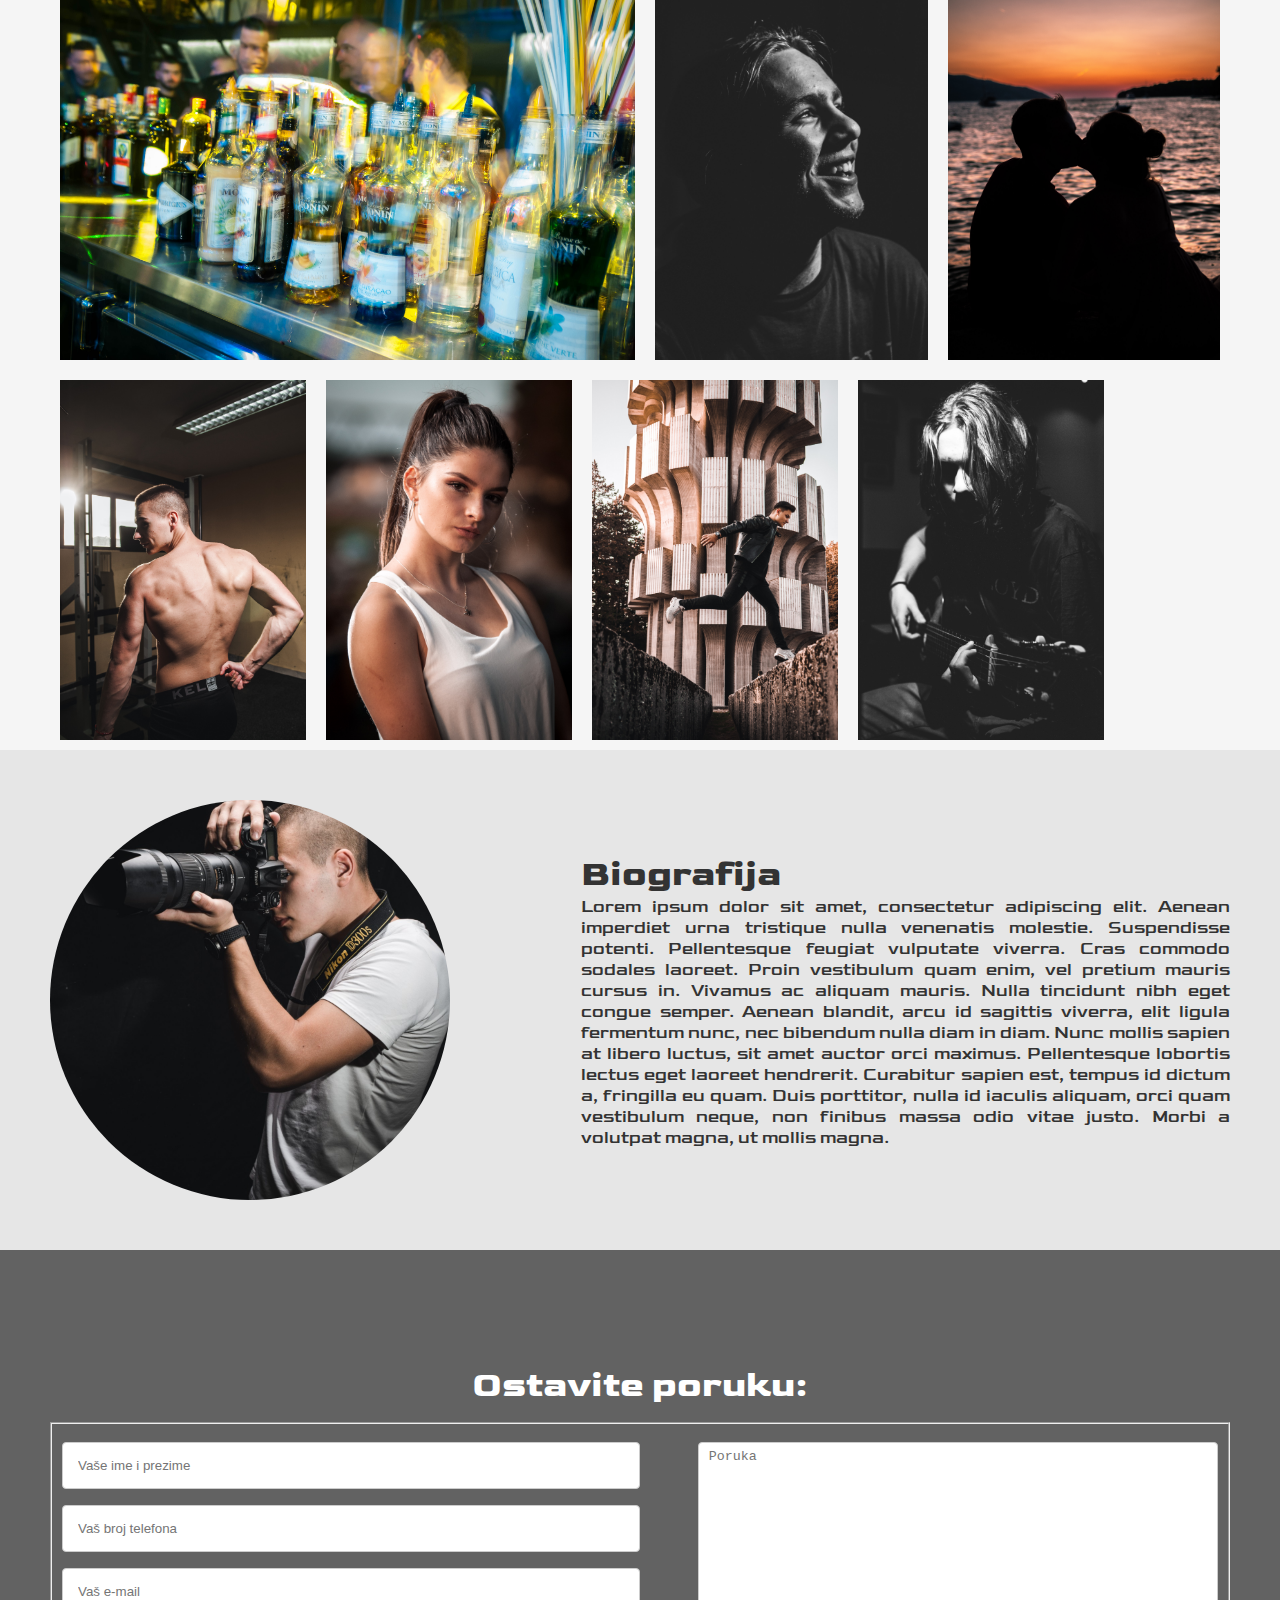
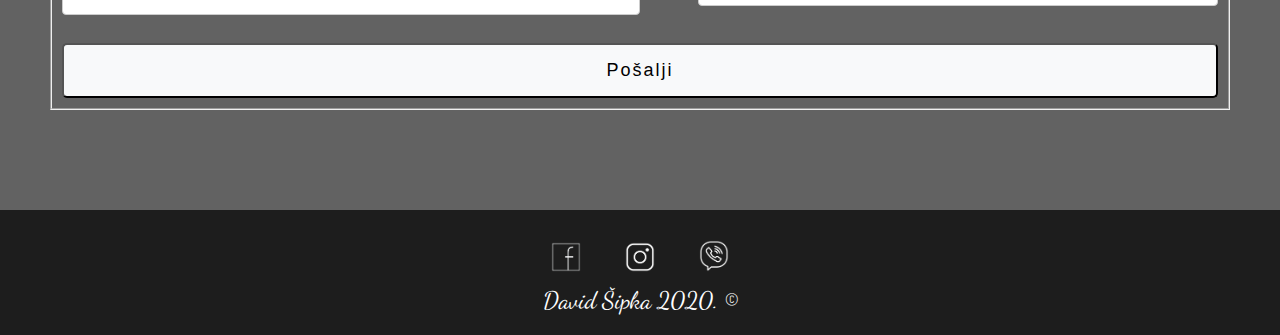
==== commit 64783a6f: "Add files via upload" ====
--- a/index.html
+++ b/index.html
@@ -27,10 +27,13 @@
 				<p>PHOTOGRAPHY</p></a>
 			</div>
 			<ul class="nav">
+        <img src="img/close.png" width="50px">
 				<li><a href="#gallery" id="g">galerija</a></li>
 				<li><a href="#about" id="a">o meni</a></li>
+        <li><a href="#about" id="a">objave</a></li>
 				<li><a href="#contact" id="c">kontakt</a></li>
 			</ul>
+      <img src="img/menu.png" width="70px">
 		</nav>
 		<div class="home">
 			<div class="layer">
@@ -45,136 +48,105 @@
 
 	<div class="active-img">
 		<a href="#"><img style="width: 60px;height: 60px;" src="img/cancel.png"></a>
-		<img src="">
+		<img src="" width="100%">
 	</div>
+
 
 	<section id="gallery" class="galerija">
 		<ul>
   <li>
-    <img src="https://res.cloudinary.com/css-tricks/image/upload/f_auto,q_auto/v1568814785/photostream-photos/DSC05466_kwlv0n.jpg" alt="A Toyota Previa covered in graffiti" loading="lazy">
+    <img src="img/sipka/animals/2.jpg" alt="" loading="lazy">
   </li>
   <li>
-    <img src="https://res.cloudinary.com/css-tricks/image/upload/f_auto,q_auto/v1568814785/photostream-photos/DSC05621_zgtcco.jpg" alt="Interesting living room light through a window" loading="lazy">
+    <img src="img/sipka/car/1.jpg" alt="" loading="lazy">
+  </li>
+   <li class="hideimg">
+    <img src="img/sipka/car/5.jpg" alt="" loading="lazy">
+  </li>
+   <li>
+    <img src="img/sipka/car/9.jpg" alt="" loading="lazy">
+  </li>
+  <li class="hideimg">
+    <img src="img/sipka/dogs/1.jpg" alt="" loading="lazy">
   </li>
   <li>
-    <img src="https://res.cloudinary.com/css-tricks/image/upload/f_auto,q_auto/v1568814785/photostream-photos/DSC05513_gfbiwi.jpg" alt="Sara on a red bike" loading="lazy">
+    <img src="img/sipka/dogs/10.jpg" alt="" loading="lazy">
+  </li>
+  <li class="hideimg">
+    <img src="img/sipka/dogs/12.jpg" alt="" loading="lazy">
+  </li>
+  <li class="hideimg">
+    <img src="img/sipka/flowers/2.jpg" alt="" loading="lazy">
   </li>
   <li>
-    <img src="https://res.cloudinary.com/css-tricks/image/upload/f_auto,q_auto/v1568814785/photostream-photos/DSC05588_nb0dma.jpg" alt="XOXO venue in between talks" loading="lazy">
+    <img src="img/sipka/landscape/1.jpg" alt="" loading="lazy">
   </li>
   <li>
-    <img src="https://res.cloudinary.com/css-tricks/image/upload/f_auto,q_auto/v1568814785/photostream-photos/DSC05459_ziuomy.jpg" alt="Trees lit by green light during dusk" loading="lazy">
+    <img src="img/sipka/landscape/3.jpg" alt="" loading="lazy">
   </li>
   <li>
-    <img src="https://res.cloudinary.com/css-tricks/image/upload/f_auto,q_auto/v1568814785/photostream-photos/DSC05586_oj8jfo.jpg" alt="Portrait of Justin Pervorse" loading="lazy">
+    <img src="img/sipka/landscape/4.jpg" alt="" loading="lazy">
   </li>
   <li>
-    <img src="https://res.cloudinary.com/css-tricks/image/upload/f_auto,q_auto/v1568814785/photostream-photos/DSC05465_dtkwef.jpg" alt="Empty bike racks outside a hotel" loading="lazy">
+    <img src="img/sipka/landscape/7.jpg" alt="" loading="lazy">
+  </li>
+    <li>
+    <img src="img/sipka/landscape/8.jpg" alt="" loading="lazy">
+  </li>
+    <li class="hideimg">
+    <img src="img/sipka/landscape/9.jpg" alt="" loading="lazy">
+  </li>
+   <li>
+    <img src="img/sipka/nightclub/4.jpg" alt="" loading="lazy">
+  </li>
+  <li class="hideimg">
+    <img src="img/sipka/portrait/2.jpg" alt="" loading="lazy">
   </li>
   <li>
-    <img src="https://res.cloudinary.com/css-tricks/image/upload/f_auto,q_auto/v1568814785/photostream-photos/DSC05626_ytsf3j.jpg" alt="Heavy rain on an intersection" loading="lazy">
+    <img src="img/sipka/portrait/3.jpg" alt="" loading="lazy">
+  </li>
+  <li class="hideimg">
+    <img src="img/sipka/portrait/5.jpg" alt="" loading="lazy">
   </li>
   <li>
-    <img src="https://res.cloudinary.com/css-tricks/image/upload/f_auto,q_auto/v1568814785/photostream-photos/DSC05449_l9kukz.jpg" alt="Payam Rajabi eating peanut chicken" loading="lazy">
+    <img src="img/sipka/portrait/10.jpg" alt="" loading="lazy">
   </li>
   <li>
-    <img src="https://res.cloudinary.com/css-tricks/image/upload/f_auto,q_auto/v1568814785/photostream-photos/DSC05544_aczrb9.jpg" alt="Portland skyline sunset" loading="lazy">
+    <img src="img/sipka/portrait/18.jpg" alt="" loading="lazy">
   </li>
   <li>
-    <img src="https://res.cloudinary.com/css-tricks/image/upload/f_auto,q_auto/v1568814785/photostream-photos/DSC05447_mvffor.jpg" alt="Interior at Nong's" loading="lazy">
+    <img src="img/sipka/portrait/20.jpg" alt="" loading="lazy">
   </li>
   <li>
-    <img src="https://res.cloudinary.com/css-tricks/image/upload/f_auto,q_auto/v1568814784/photostream-photos/DSC05501_yirmq8.jpg" alt="A kimchi hotdog on a plate" loading="lazy">
-  </li>
-  <li>
-    <img src="https://res.cloudinary.com/css-tricks/image/upload/f_auto,q_auto/v1568814784/photostream-photos/DSC05624_f5b2ud.jpg" alt="Restaurant window with graffiti saying 'water'" loading="lazy">
-  </li>
-  <li>
-    <img src="https://res.cloudinary.com/css-tricks/image/upload/f_auto,q_auto/v1568814784/photostream-photos/DSC05623_dcpfva.jpg" alt="Portrait of Jeremy Tanner" loading="lazy">
-  </li>
-  <li>
-    <img src="https://res.cloudinary.com/css-tricks/image/upload/f_auto,q_auto/v1568814784/photostream-photos/DSC05515_d2gzut.jpg" alt="Jordan, Sarah and Sara on red bikes, waiting" loading="lazy">
-  </li>
-  <li>
-    <img src="https://res.cloudinary.com/css-tricks/image/upload/f_auto,q_auto/v1568814784/photostream-photos/DSC05581_ceocwv.jpg" alt="Barista wearing a hoodie saying 'Coffee Should Be Dope.'" loading="lazy">
-  </li>
-  <li>
-    <img src="https://res.cloudinary.com/css-tricks/image/upload/f_auto,q_auto/v1568814784/photostream-photos/DSC05517_ni2k0p.jpg" alt="Payam crossing the street on a bike" loading="lazy">
-  </li>
-  <li>
-    <img src="https://res.cloudinary.com/css-tricks/image/upload/f_auto,q_auto/v1568814783/photostream-photos/DSC05620_qfwycq.jpg" alt="Lit trees reflected in a puddle" loading="lazy">
-  </li>
-  <li>
-    <img src="https://res.cloudinary.com/css-tricks/image/upload/f_auto,q_auto/v1568814783/photostream-photos/DSC05462_b33uvp.jpg" alt="Moody chair in my hotel room" loading="lazy">
-  </li>
-  <li>
-    <img src="https://res.cloudinary.com/css-tricks/image/upload/f_auto,q_auto/v1568814783/photostream-photos/DSC05489_mqzktl.jpg" alt="Tom and Jenn wearing sunglasses" loading="lazy">
-  </li>
-  <li>
-    <img src="https://res.cloudinary.com/css-tricks/image/upload/f_auto,q_auto/v1568814783/photostream-photos/DSC05476_dlkjza.jpg" alt="Jordan and Sarah in front of a restaurant window" loading="lazy">
-  </li>
-  <li>
-    <img src="https://res.cloudinary.com/css-tricks/image/upload/f_auto,q_auto/v1568814783/photostream-photos/DSC05497_abbd3c.jpg" alt="Sarah reading the Double Dragon drink menu" loading="lazy">
-  </li>
-  <li>
-    <img src="https://res.cloudinary.com/css-tricks/image/upload/f_auto,q_auto/v1568814782/photostream-photos/DSC05487_fcdv7t.jpg" alt="Beer brewing equipment" loading="lazy">
-  </li>
-  <li>
-    <img src="https://res.cloudinary.com/css-tricks/image/upload/f_auto,q_auto/v1568814782/photostream-photos/DSC05493_q6njbk.jpg" alt="2 cocktails in the making" loading="lazy">
-  </li>
-  <li>
-    <img src="https://res.cloudinary.com/css-tricks/image/upload/f_auto,q_auto/v1568814782/photostream-photos/DSC05446_xj60ff.jpg" alt="Beverage fridge at Nong's" loading="lazy">
-  </li>
-  <li>
-    <img src="https://res.cloudinary.com/css-tricks/image/upload/f_auto,q_auto/v1568814782/photostream-photos/DSC05559_hu49zx.jpg" alt="Wood structure reflections" loading="lazy">
-  </li>
-  <li>
-    <img src="https://res.cloudinary.com/css-tricks/image/upload/f_auto,q_auto/v1568814782/photostream-photos/DSC05482_dtrj02.jpg" alt="Colorful garden equipment in a shop window" loading="lazy">
-  </li>
-  <li>
-    <img src="https://res.cloudinary.com/css-tricks/image/upload/f_auto,q_auto/v1568814782/photostream-photos/DSC05565_dx5rp6.jpg" alt="Sarah in front of a wooden wall" loading="lazy">
-  </li>
-  <li>
-    <img src="https://res.cloudinary.com/css-tricks/image/upload/f_auto,q_auto/v1568814782/photostream-photos/DSC05613_o9af2z.jpg" alt="A neon banana" loading="lazy">
-  </li>
-  <li>
-    <img src="https://res.cloudinary.com/css-tricks/image/upload/f_auto,q_auto/v1568814782/photostream-photos/DSC05469_fdxdzx.jpg" alt="Matt Sacks smiling while we're waiting for food" loading="lazy">
-  </li>
-  <li>
-    <img src="https://res.cloudinary.com/css-tricks/image/upload/f_auto,q_auto/v1568814782/photostream-photos/DSC05558_yq2tnz.jpg" alt="A fixed-gear bike under some bright lights" loading="lazy">
-  </li>
-  <li>
-    <img src="https://res.cloudinary.com/css-tricks/image/upload/f_auto,q_auto/v1568814781/photostream-photos/DSC05483_dyiuya.jpg" alt="Panic's PlayDate being held by a tester" loading="lazy">
-  </li>
-  <li>
-    <img src="https://res.cloudinary.com/css-tricks/image/upload/f_auto,q_auto/v1568814781/photostream-photos/DSC05468_xzbtcd.jpg" alt="Window reflection of me and Payam" loading="lazy">
-  </li>
-  <li>
-    <img src="https://res.cloudinary.com/css-tricks/image/upload/f_auto,q_auto/v1568814781/photostream-photos/DSC05457_nloycw.jpg" alt="Upside down shopping carts" loading="lazy">
-  </li>
-  <li>
-    <img src="https://res.cloudinary.com/css-tricks/image/upload/f_auto,q_auto/v1568814781/photostream-photos/DSC05522_mekpec.jpg" alt="Payam riding a bike with no hands" loading="lazy">
-  </li>
-  <li>
-    <img src="https://res.cloudinary.com/css-tricks/image/upload/f_auto,q_auto/v1568814781/photostream-photos/DSC05611_lbwtmk.jpg" alt="A kid's pillow left on the bench of a bus stop" loading="lazy">
-  </li>
-  <li>
-    <img src="https://res.cloudinary.com/css-tricks/image/upload/f_auto,q_auto/v1568814781/photostream-photos/DSC05572_xfvij7.jpg" alt="My reflection in the mirror" loading="lazy">
-  </li>
-  <li>
-    <img src="https://res.cloudinary.com/css-tricks/image/upload/f_auto,q_auto/v1568814781/photostream-photos/DSC05481_gnljae.jpg" alt="Jordan holding an iced coffee against his head to cool down" loading="lazy">
-  </li>
-  <li>
-    <img src="https://res.cloudinary.com/css-tricks/image/upload/f_auto,q_auto/v1568814781/photostream-photos/DSC05480_zkw8sm.jpg" alt="Jordan and Sarah looking at the menu in a coffee shop" loading="lazy">
+    <img src="img/sipka/street/1.jpg" alt="" loading="lazy">
   </li>
   <li></li>
 </ul>
 	</section>
+  <!---section id="tokposla">
+      <h2>Tok posla</h2>
+      <div><img src="img/lista.png">
+        <p>1. Lista zadtaka</p>
+      </div>
+      <div><img src="img/kalendar.png">
+        <p>2. Datum projekta</p></div>
+      <div><img src="img/putovanja.png">
+        <p>3. Putovanje</p>
+      </div>
+      <div><img src="img/kamera.png">
+        <p>4. Dani fotografisanja</p></div>
+      <div><img src="img/kvacica.png">
+        <p>5. Post produkcija</p>
+      </div>
+      <div><img src="img/komp.png">
+        <p>6. Završeni proizvod</p>
+      </div>
+  </section--->
 <section id="about" class="about"> <div>
 	<div class="about-img"></div>
 	<div class="about-text">
 		<div>
-		<h3>David Šipka</h3>
+		<h3>Biografija</h3>
 		<p>Lorem ipsum dolor sit amet, consectetur adipiscing elit. Aenean imperdiet urna tristique nulla venenatis molestie. Suspendisse potenti. Pellentesque feugiat vulputate viverra. Cras commodo sodales laoreet. Proin vestibulum quam enim, vel pretium mauris cursus in. Vivamus ac aliquam mauris. Nulla tincidunt nibh eget congue semper. Aenean blandit, arcu id sagittis viverra, elit ligula fermentum nunc, nec bibendum nulla diam in diam. Nunc mollis sapien at libero luctus, sit amet auctor orci maximus. Pellentesque lobortis lectus eget laoreet hendrerit. Curabitur sapien est, tempus id dictum a, fringilla eu quam. Duis porttitor, nulla id iaculis aliquam, orci quam vestibulum neque, non finibus massa odio vitae justo. Morbi a volutpat magna, ut mollis magna.
 
 </p>
@@ -183,15 +155,10 @@
 </section>
 
 <section id="contact" class="contact">
-	<div class="social">
-		<div><a href="#" target="_blank"><img src="img/fb.png"></a></div>
-		<div><a href="#"><img src="img/insta.png"></a></div>
-		<div><a href="#"><img src="img/google.png"></a></div>
-		<div><a href="#"><img src="img/viber.png"></a></div>
-	</div>
+  <div>
+    <h2>Ostavite poruku:</h2>
 	<form action="" method="POST" novalidate="novalidate">
 		<fieldset>
-			<legend>Napišite poruku:</legend>
 		<div class="inputs">
               <input type="text" id="imeiprezime" placeholder="Vaše ime i prezime">
               <input type="text" id="brojtelefona" placeholder="Vaš broj telefona">
@@ -201,9 +168,13 @@
               <input type="submit" value="Pošalji" id="dugme">
               </fieldset>
     </form>
+  </div>
 </section>
 <footer>
-	<p>Srbislav Vučenović 2020. &copy</p>
+    <a href="#" target="_blank"><img src="img/fb.png" width="30px"></a>
+   <a href="#"><img src="img/insta.png" width="30px"></a>
+    <a href="#"><img src="img/viber.png" width="30px"></a>
+	<p>David Šipka 2020. &copy</p>
 </footer>
 <script
   src="https://code.jquery.com/jquery-3.5.1.min.js"
--- a/style.css
+++ b/style.css
@@ -6,6 +6,8 @@
 
 body{
 	background-color: #f5f5f5;
+		font-family: 'Goldman', cursive;	
+
 }
 
 nav{
@@ -21,6 +23,11 @@
 	clear: both;
 	background-color: rgba(0,0,0,0.5);
 	z-index: 1;
+}
+
+nav>img{
+	display: none;
+	float: right;
 }
 
 .logo{
@@ -47,7 +54,8 @@
 }
 
 .nav{
-	width: 500px;
+	display: block;
+	width: 550px;
 	float: left;
 	margin-left: 20px;
 	list-style: none;
@@ -67,6 +75,15 @@
 	font-size: 22px;
 }
 
+.nav>li>a:hover,.active{
+	transition: 0.2s;
+	font-size: 28px!important;
+}
+
+.nav>img{
+	display: none;
+}
+
 .active{
 	font-size: 28px!important;
 	text-decoration: underline!important;
@@ -103,10 +120,44 @@
 font-family: 'Crimson Pro', serif;
 }
 
+#tokposla{
+	width: 100%;
+	text-align: center;
+	padding: 10px;
+}
+
+#tokposla>h2{
+	font-style: normal;
+	font-size: 36px;
+	font-weight: normal;
+	padding: 10px 0;
+	padding-bottom: 20px;
+}
+
+#tokposla>div{
+	display: inline-block;
+	width: 210px;
+	height: 210px;
+	padding:20px 0;
+	text-align: center;
+}
+
+#tokposla>div>img{
+	width: 100px;
+	height: 100px;
+}
+
+
+#tokposla>div>p{
+	font-style: normal;
+	font-size: 17px;
+	font-weight: normal;
+}
+
 
 .galerija{
 	width: 100%;
-	padding: 50px;
+	padding: 10px 50px;
 	padding-bottom: 0;
 	box-sizing: border-box;
 }
@@ -136,14 +187,13 @@
   z-index: 0;
 }
 
-
-
 .about{
-	padding: 0 50px;
+	padding:50px;
 	box-sizing: border-box;
 	width: 100%;
 	height: auto;
 	display:table;
+	background-color:  #e6e6e6;
 }
 
 .about>div{
@@ -170,6 +220,7 @@
 	display: table;
 	font-family: 'Goldman', cursive;	
 	text-align: justify;
+	color: #333;
 }
 
 .about-text>div{
@@ -187,12 +238,32 @@
 
 
 .contact{
+	position: relative;
 	clear: both;
 	width: 100%;
 	height: auto;
-	padding: 50px;
 	padding-bottom: 0;
 	box-sizing: border-box;
+	background:url('img/background2.jpg');
+	background-attachment: fixed;
+	background-size: cover;
+	background-position: center;
+	background-repeat: no-repeat;
+}
+
+.contact>div>h2{
+	text-align: center;
+	color: white;
+	font-style: normal;
+	font-size:36px;
+	line-height: 72px;
+}
+
+.contact>div{
+	padding:100px 50px;
+	width: 100%;
+	height: 100%;
+	background-color: rgba(0,0,0,0.6);
 }
 
 .social{
@@ -231,10 +302,6 @@
 	padding:10px;
 }
 
-legend{
-	font-size: 18px;
-	font-family: 'Goldman', cursive;
-}
 
 .inputs{
 	float: left;
@@ -263,43 +330,95 @@
 }
 
 input[type="submit"]{
-	clear: both;
-	float: right;
-  margin-top: 10px;
-  background-color: rgba(0,0,0,0.6);
+	width: 100%;
+  margin-top: 20px;
+  background-color:#F8F9FA;
   padding: 15px 30px;
-  border-radius: 10px;
-  color: white;
+  border-radius: 5px;
 font-size: 18px;
 letter-spacing: 2px;
 }
 
 .passed{
-	background-color: lightgreen!important;
+	background-color: #28A745!important;
 }
 
 .fail{
-	background-color: red!important;
+	background-color: rgb(220,53,69)!important;
 }
 
 .error{
-	border:1px solid red!important;
+	border:2px solid #DC3545!important;
 }
 
 footer{
 	clear: both;
-	width: 100%;
-	padding:50px 10px;
+	text-align: center;
+	width: 100%;
+	padding:30px 10px;
 	padding-bottom: 10px;
 	box-sizing: border-box;
+	background-color: #1d1d1d;
+}
+
+footer>a>img{
+	text-align: center;
+	display: inline-block;
+	margin:0 20px;
 }
 
 footer>p{
 	text-align: center;
-	font-size:18px;
-	font-family: "Times New Roman";
-	color:rgba(0,0,0,0.6);
-}
+	font-size:24px;
+	line-height: 48px;
+	font-family: 'Dancing Script', cursive;
+	color:white;
+}
+
+@media (max-width: 835px){
+
+
+	.nav{
+		display: none;
+		position: absolute;
+		width: 100%;
+		height: 100vh;
+		top:0;
+		left: 0;
+		text-align: center;
+		float: none;
+		clear: both;
+		background-color: #1D1D1D;
+		margin:0;
+
+	}
+	.nav>li{
+		display: block;
+		float: none;
+		margin:0;
+	}
+	.nav>li>a{
+		font-size: 50px;
+		line-height: 100px;
+	}
+	.active{
+		font-size: 50px!important;
+	}
+
+	.nav>img{
+		display: inline;
+		position: absolute;
+		top:0;
+		right: 0;
+	}
+
+	nav>img{
+	display: inline;
+}
+
+
+}
+
 @media only screen and (max-width: 1024px){
 	.social>div{
 		padding:60px;
@@ -315,6 +434,19 @@
 
 
 @media only screen and (max-width: 768px){
+		.hideimg{
+	display: none;
+}
+
+	.contact>div{
+		padding-right: 2px;
+		padding-left: 2px;
+	}
+	.contact>div>h2{
+	font-size: 24px;
+	line-height: 32px;
+	padding-bottom: 20px;
+}
 	.layer{
 		display: table;
 	}
@@ -344,9 +476,9 @@
 		height: 300px;
 	}
 	nav{
-		padding:10px;
-	}
-	.logo{
+		padding:30px 10px;
+	}
+	/*.logo{
 		float: none;
 		clear: both;
 		margin:0 auto;
@@ -357,27 +489,12 @@
 	}
 	.logo>a>p{
 		font-size: 14px;
-	}
-	.nav{
-		width: 300px;
-		text-align: center;
-		float: none;
-		clear: both;
-		margin:0 auto;
-
-	}
-	.nav>li{
-		margin-left: 15px;
-	}
-	.nav>li>a{
-		font-size: 18px;
-	}
-	.active{
-		font-size: 22px!important;
-	}
+	}*/
 }
 
 @media only screen and (max-width: 425px){
+
+
 	.galerija>ul{
 		margin:0;
 	}
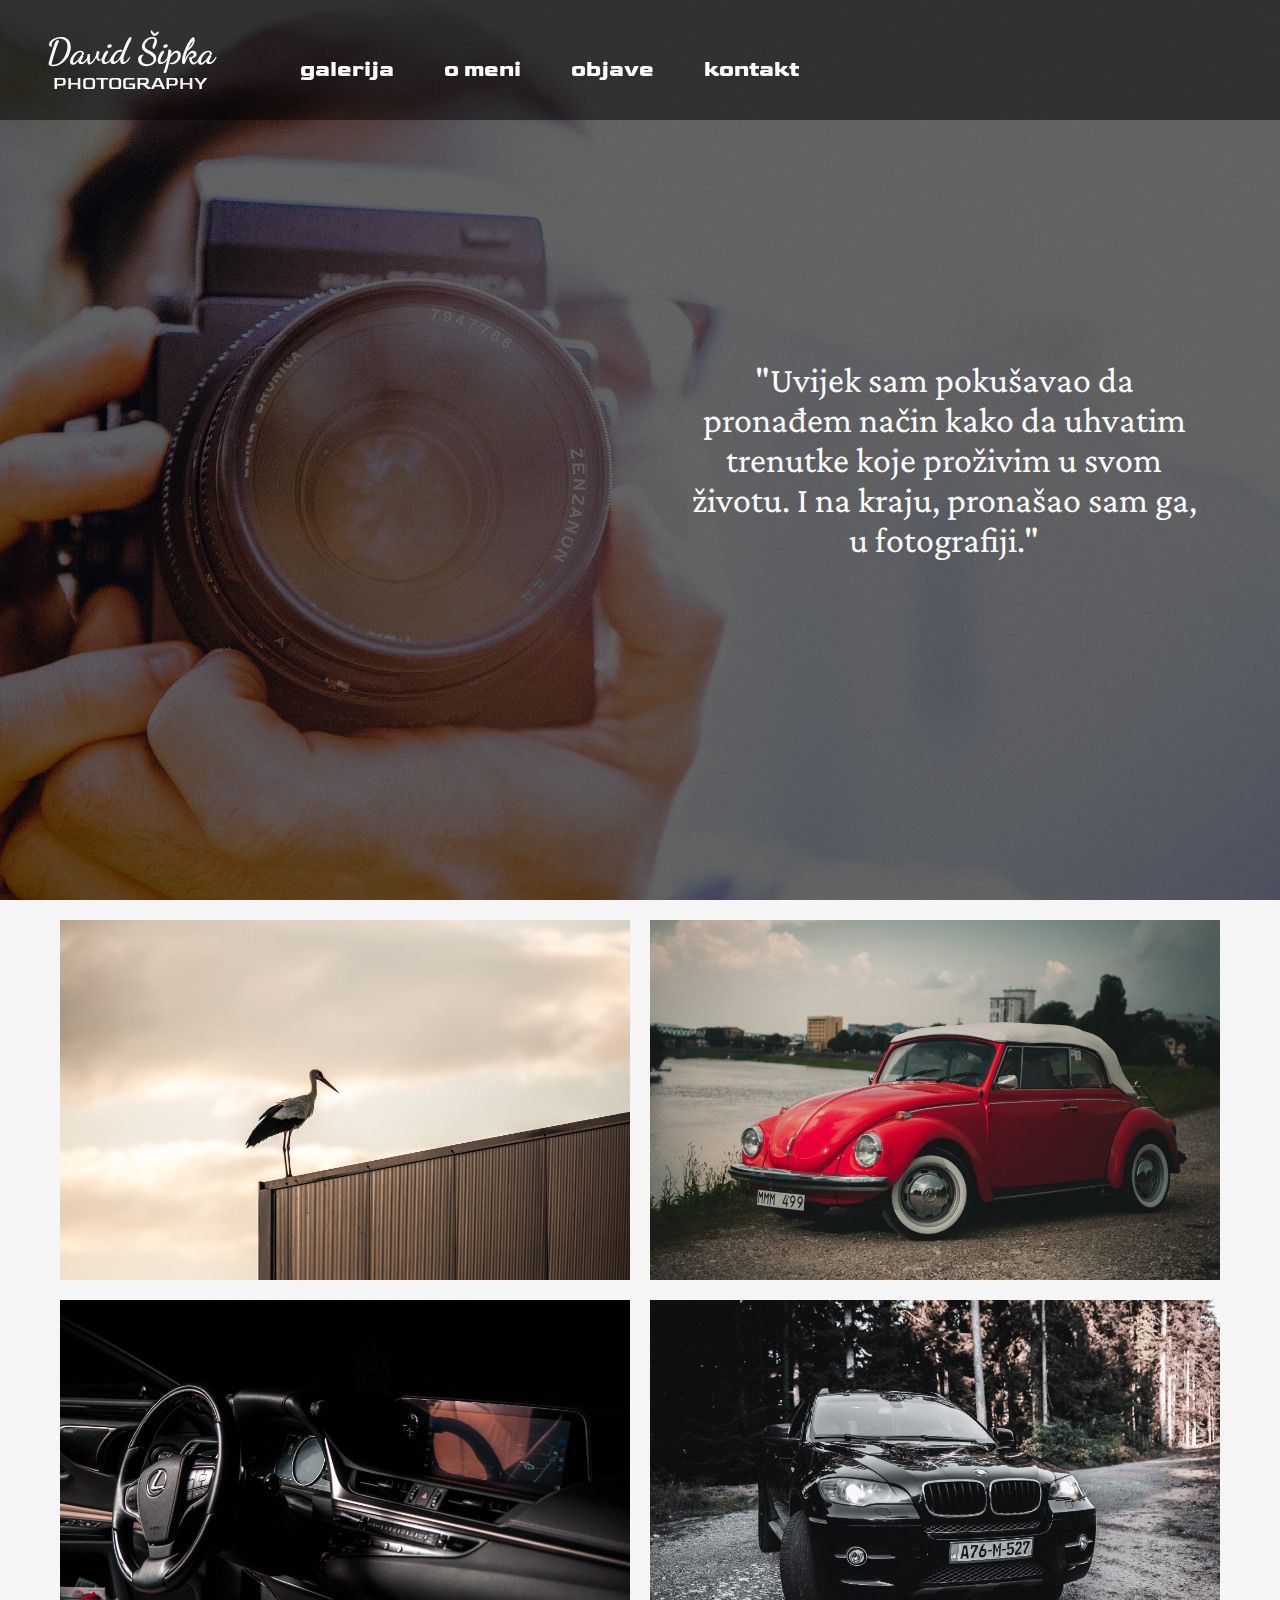
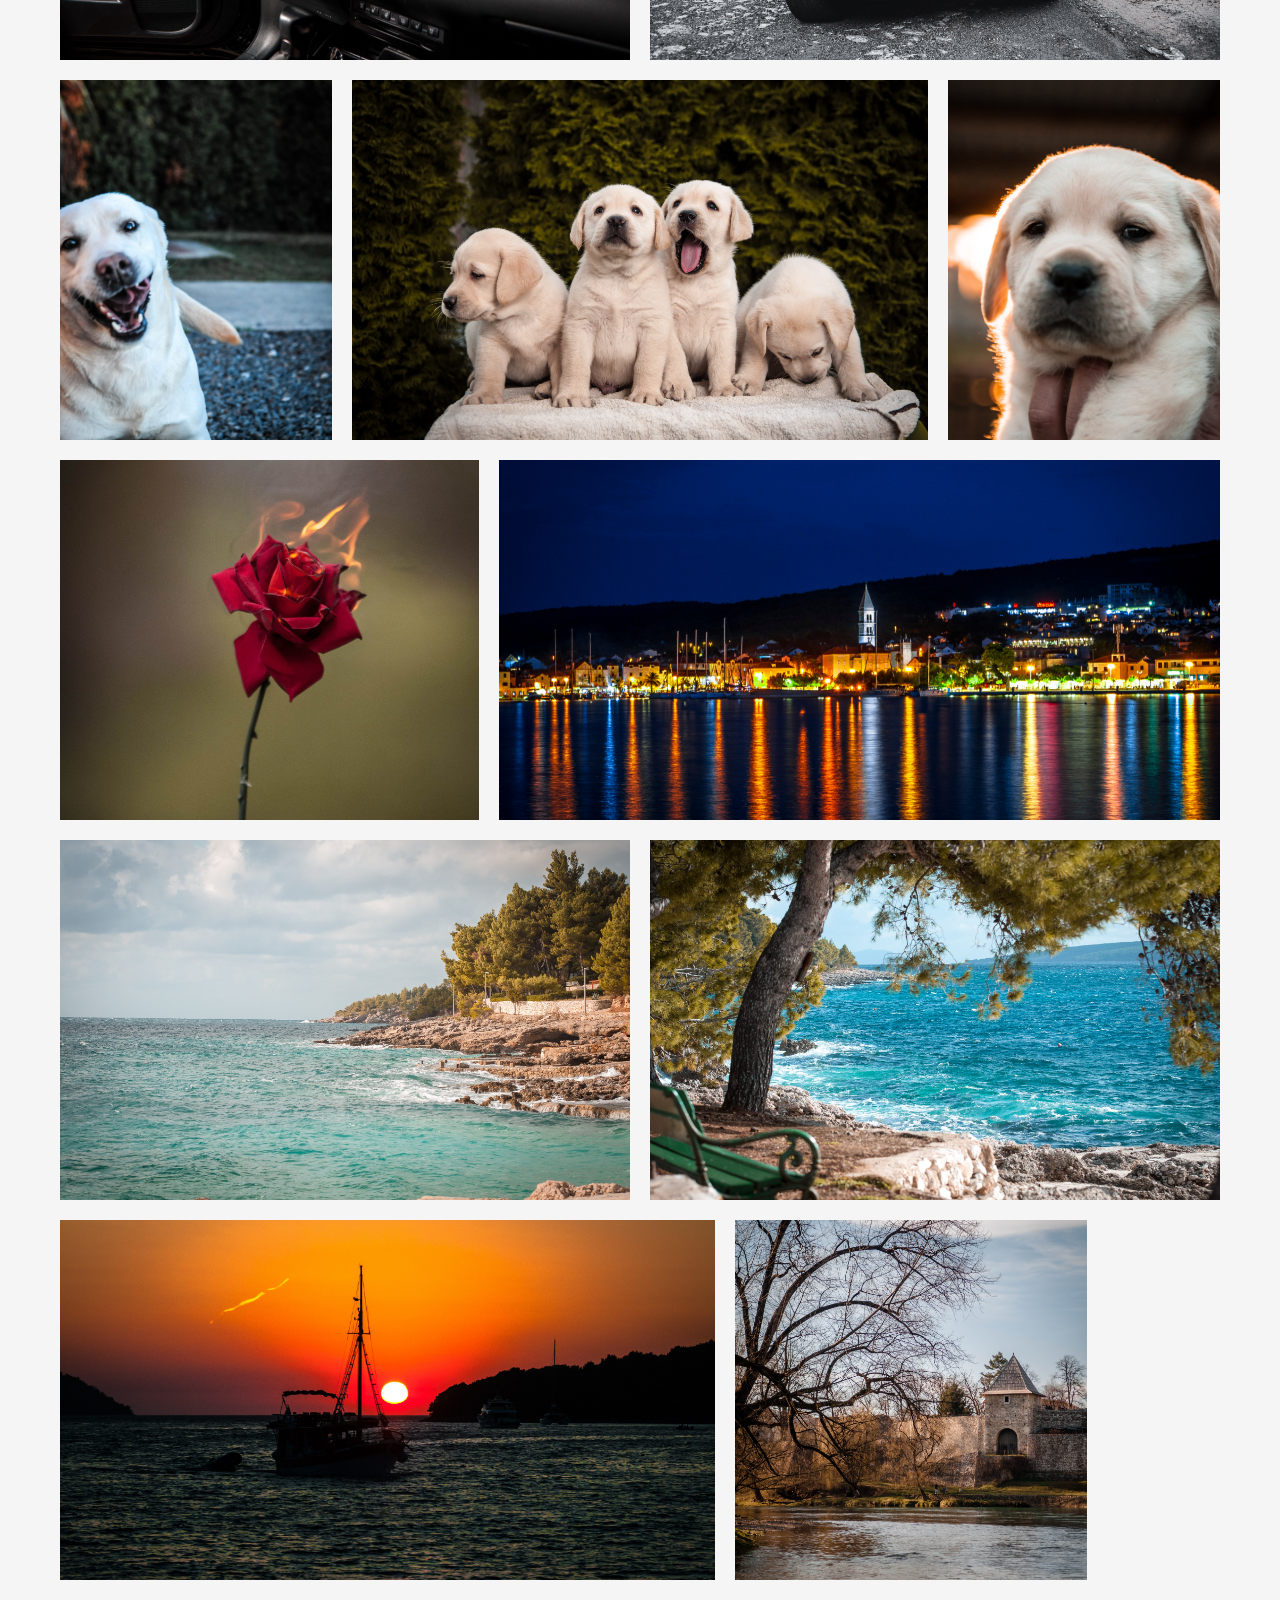
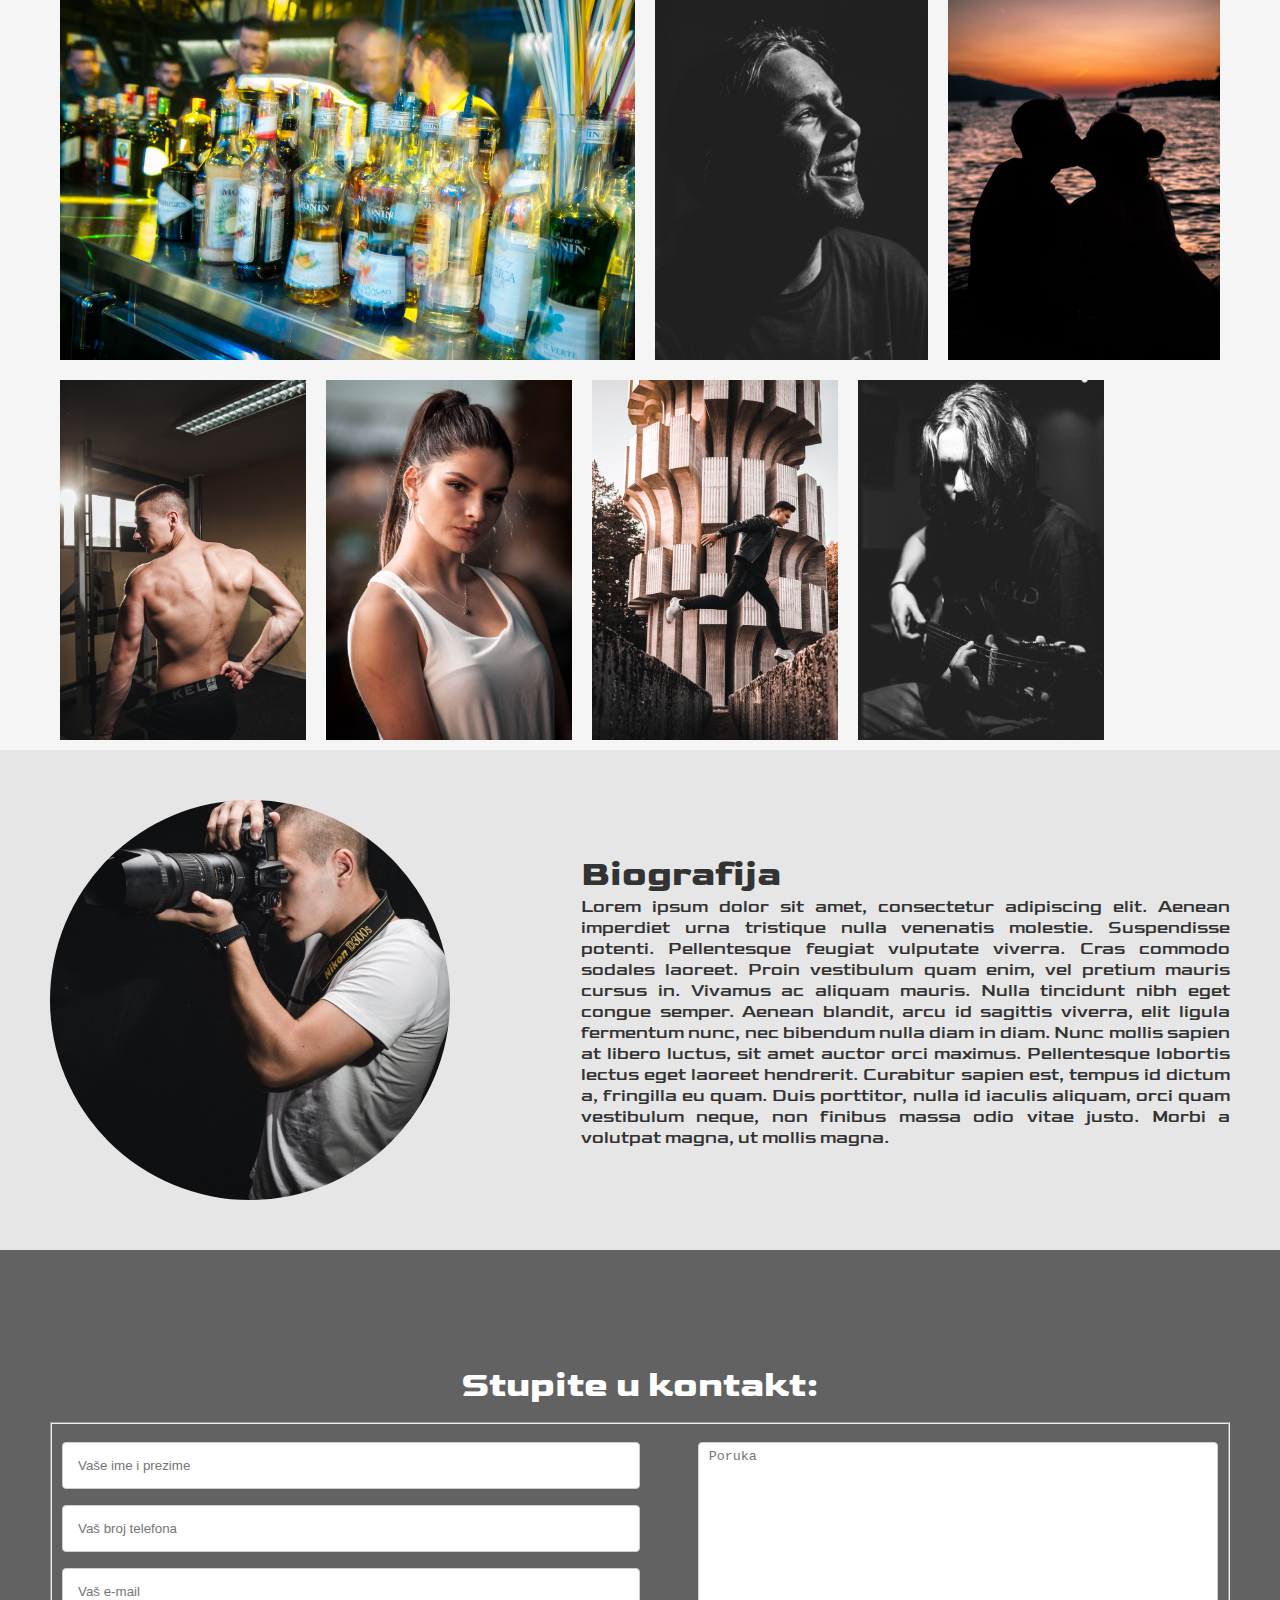
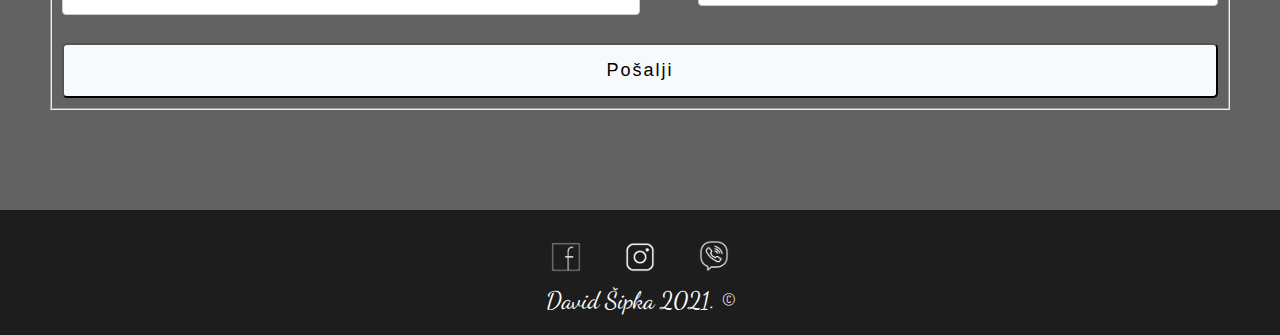
==== commit 2f46cbd7: "Add files via upload" ====
--- a/index.html
+++ b/index.html
@@ -23,17 +23,28 @@
 		<nav>
 			<!--img class="logo" src="img/logo.jpg"-->
 			<div class="logo">
-				<a href="#top" id="t"><h3>David Šipka</h3>
+				<a href="index.html" id="t"><h3>David Šipka</h3>
 				<p>PHOTOGRAPHY</p></a>
 			</div>
 			<ul class="nav">
-        <img src="img/close.png" width="50px">
-				<li><a href="#gallery" id="g">galerija</a></li>
-				<li><a href="#about" id="a">o meni</a></li>
-        <li><a href="#about" id="a">objave</a></li>
-				<li><a href="#contact" id="c">kontakt</a></li>
+        <img src="img/close.png" width="40px">
+				<li class="dropdown"><a href="galerija.html" id="g">galerija</a>
+            <ul class="dropdown-content">
+              <li><a href="animals.html">Animals</a></li>
+              <li><a href="car.html">Car</a></li>
+              <li><a href="dogs.html">Dogs</a></li>
+              <li><a href="flowers.html">Flowers</a></li>
+              <li><a href="landscape.html">Landscape</a></li>
+              <li><a href="nightclub.html">Night Club</a></li>
+              <li><a href="portrait.html">Portrait</a></li>
+              <li><a href="street.html">Street</a></li>
+            </ul>
+        </li>
+				<li><a href="omeni.html" id="a">o meni</a></li>
+        <li><a href="objave.html" id="a">objave</a></li>
+				<li><a href="kontakt.html" id="c">kontakt</a></li>
 			</ul>
-      <img src="img/menu.png" width="70px">
+      <img src="img/menu.png" width="60px">
 		</nav>
 		<div class="home">
 			<div class="layer">
@@ -55,70 +66,70 @@
 	<section id="gallery" class="galerija">
 		<ul>
   <li>
-    <img src="img/sipka/animals/2.jpg" alt="" loading="lazy">
+    <a href="img/sipka/animals/2.jpg"><img src="img/sipka/animals/2.jpg" alt="" loading="lazy"></a>
   </li>
   <li>
-    <img src="img/sipka/car/1.jpg" alt="" loading="lazy">
+    <a href="img/sipka/car/1.jpg"><img src="img/sipka/car/1.jpg" alt="" loading="lazy"></a>
   </li>
    <li class="hideimg">
-    <img src="img/sipka/car/5.jpg" alt="" loading="lazy">
+    <a href="img/sipka/car/5.jpg"><img src="img/sipka/car/5.jpg" alt="" loading="lazy"></a>
   </li>
    <li>
-    <img src="img/sipka/car/9.jpg" alt="" loading="lazy">
+    <a href="img/sipka/car/9.jpg"><img src="img/sipka/car/9.jpg" alt="" loading="lazy"></a>
   </li>
   <li class="hideimg">
-    <img src="img/sipka/dogs/1.jpg" alt="" loading="lazy">
+    <a href="img/sipka/dogs/1.jpg"><img src="img/sipka/dogs/1.jpg" alt="" loading="lazy"></a>
   </li>
   <li>
-    <img src="img/sipka/dogs/10.jpg" alt="" loading="lazy">
+    <a href="img/sipka/dogs/10.jpg"><img src="img/sipka/dogs/10.jpg" alt="" loading="lazy"></a>
   </li>
   <li class="hideimg">
-    <img src="img/sipka/dogs/12.jpg" alt="" loading="lazy">
+    <a href="img/sipka/dogs/12.jpg"><img src="img/sipka/dogs/12.jpg" alt="" loading="lazy"></a>
   </li>
   <li class="hideimg">
-    <img src="img/sipka/flowers/2.jpg" alt="" loading="lazy">
+    <a href="img/sipka/flowers/2.jpg"><img src="img/sipka/flowers/2.jpg" alt="" loading="lazy"></a>
   </li>
   <li>
-    <img src="img/sipka/landscape/1.jpg" alt="" loading="lazy">
+    <a href="img/sipka/landscape/1.jpg"><img src="img/sipka/landscape/1.jpg" alt="" loading="lazy"></a>
   </li>
   <li>
-    <img src="img/sipka/landscape/3.jpg" alt="" loading="lazy">
+    <a href="img/sipka/landscape/3.jpg"><img src="img/sipka/landscape/3.jpg" alt="" loading="lazy"></a>
   </li>
   <li>
-    <img src="img/sipka/landscape/4.jpg" alt="" loading="lazy">
+    <a href="img/sipka/landscape/4.jpg"><img src="img/sipka/landscape/4.jpg" alt="" loading="lazy"></a>
   </li>
   <li>
-    <img src="img/sipka/landscape/7.jpg" alt="" loading="lazy">
+    <a href="img/sipka/landscape/7.jpg"><img src="img/sipka/landscape/7.jpg" alt="" loading="lazy"></a>
   </li>
     <li>
-    <img src="img/sipka/landscape/8.jpg" alt="" loading="lazy">
+    <a href="img/sipka/landscape/8.jpg"><img src="img/sipka/landscape/8.jpg" alt="" loading="lazy"></a>
   </li>
     <li class="hideimg">
-    <img src="img/sipka/landscape/9.jpg" alt="" loading="lazy">
+    <a href="img/sipka/landscape/9.jpg"><img src="img/sipka/landscape/9.jpg" alt="" loading="lazy"></a>
   </li>
    <li>
-    <img src="img/sipka/nightclub/4.jpg" alt="" loading="lazy">
+    <a href="img/sipka/nightclub/4.jpg"><img src="img/sipka/nightclub/4.jpg" alt="" loading="lazy"></a>
   </li>
   <li class="hideimg">
-    <img src="img/sipka/portrait/2.jpg" alt="" loading="lazy">
+    <a href="img/sipka/portrait/2.jpg"><img src="img/sipka/portrait/2.jpg" alt="" loading="lazy"></a>
   </li>
   <li>
-    <img src="img/sipka/portrait/3.jpg" alt="" loading="lazy">
+    <a href="img/sipka/portrait/3.jpg"><img src="img/sipka/portrait/3.jpg" alt="" loading="lazy"></a>
   </li>
   <li class="hideimg">
-    <img src="img/sipka/portrait/5.jpg" alt="" loading="lazy">
+    <a href="img/sipka/portrait/5.jpg"><img src="img/sipka/portrait/5.jpg" alt="" loading="lazy"></a>
   </li>
   <li>
-    <img src="img/sipka/portrait/10.jpg" alt="" loading="lazy">
+    <a href="img/sipka/portrait/10.jpg"><img src="img/sipka/portrait/10.jpg" alt="" loading="lazy"></a>
   </li>
   <li>
-    <img src="img/sipka/portrait/18.jpg" alt="" loading="lazy">
+    <a href="img/sipka/portrait/18.jpg"><img src="img/sipka/portrait/18.jpg" alt="" loading="lazy"></a>
   </li>
   <li>
-    <img src="img/sipka/portrait/20.jpg" alt="" loading="lazy">
+    <a href="img/sipka/portrait/20.jpg"><img src="img/sipka/portrait/20.jpg" alt="" loading="lazy"></a>
   </li>
   <li>
-    <img src="img/sipka/street/1.jpg" alt="" loading="lazy">
+   <a href="img/sipka/street/1.jpg"><img src="img/sipka/street/1.jpg" alt="" loading="lazy"></a>
   </li>
   <li></li>
 </ul>
@@ -156,7 +167,7 @@
 
 <section id="contact" class="contact">
   <div>
-    <h2>Ostavite poruku:</h2>
+    <h2>Stupite u kontakt:</h2>
 	<form action="" method="POST" novalidate="novalidate">
 		<fieldset>
 		<div class="inputs">
@@ -174,7 +185,7 @@
     <a href="#" target="_blank"><img src="img/fb.png" width="30px"></a>
    <a href="#"><img src="img/insta.png" width="30px"></a>
     <a href="#"><img src="img/viber.png" width="30px"></a>
-	<p>David Šipka 2020. &copy</p>
+	<p>David Šipka 2021. &copy</p>
 </footer>
 <script
   src="https://code.jquery.com/jquery-3.5.1.min.js"
--- a/style.css
+++ b/style.css
@@ -68,6 +68,9 @@
 }
 
 .nav>li>a{
+	display: block;
+	width: 100%;
+	height: 100%;
 	text-decoration: none;
 	color:white;
 	font-family: 'Goldman', cursive;	
@@ -75,8 +78,8 @@
 	font-size: 22px;
 }
 
-.nav>li>a:hover,.active{
-	transition: 0.2s;
+.nav>li>a:hover{
+	transition: 0.4s;
 	font-size: 28px!important;
 }
 
@@ -85,7 +88,6 @@
 }
 
 .active{
-	font-size: 28px!important;
 	text-decoration: underline!important;
 }
 
@@ -120,6 +122,40 @@
 font-family: 'Crimson Pro', serif;
 }
 
+
+.dropdown-content{
+	display: none;
+	background-color: rgba(0,0,0,0.5);
+	list-style: none;
+	margin-top:10px;
+}
+
+.dropdown-content>li>a{
+	display: block;
+	width: 100%;
+	height: 100%;
+	text-decoration: none;
+	color:white;
+	font-family: 'Goldman', cursive;	
+	font-weight: 800;
+	font-size: 18px;
+	line-height:50px;
+	padding:0 3px;
+	text-align: center;
+}
+
+.dropdown-content>li>a:hover{
+	background-color:black;
+}
+
+.dropdown:hover .dropdown-content{
+	display: block;
+}
+
+.active-gallery{
+	text-decoration: underline!important;
+}
+
 #tokposla{
 	width: 100%;
 	text-align: center;
@@ -178,7 +214,7 @@
   flex-grow: 10;
 }
 
-.galerija>ul>li>img {
+.galerija>ul>li>a>img {
   max-height: 100%;
   min-width: 100%;
   object-fit: cover;
@@ -547,7 +583,7 @@
     height: auto;
     width: 100%;
   }
-  .galerija>ul>li>img {
+  .galerija>ul>li>a>img {
     width: 100%;
     max-height: 75vh;
     min-width: 0;
@@ -584,7 +620,7 @@
 	right: 0;
 }
 
-.galerija>ul>li>img:hover{
+.galerija>ul>li>a>img:hover{
 	transition: 1.5s;
 -ms-transform: scale(1.1);
         -moz-transform: scale(1.1);
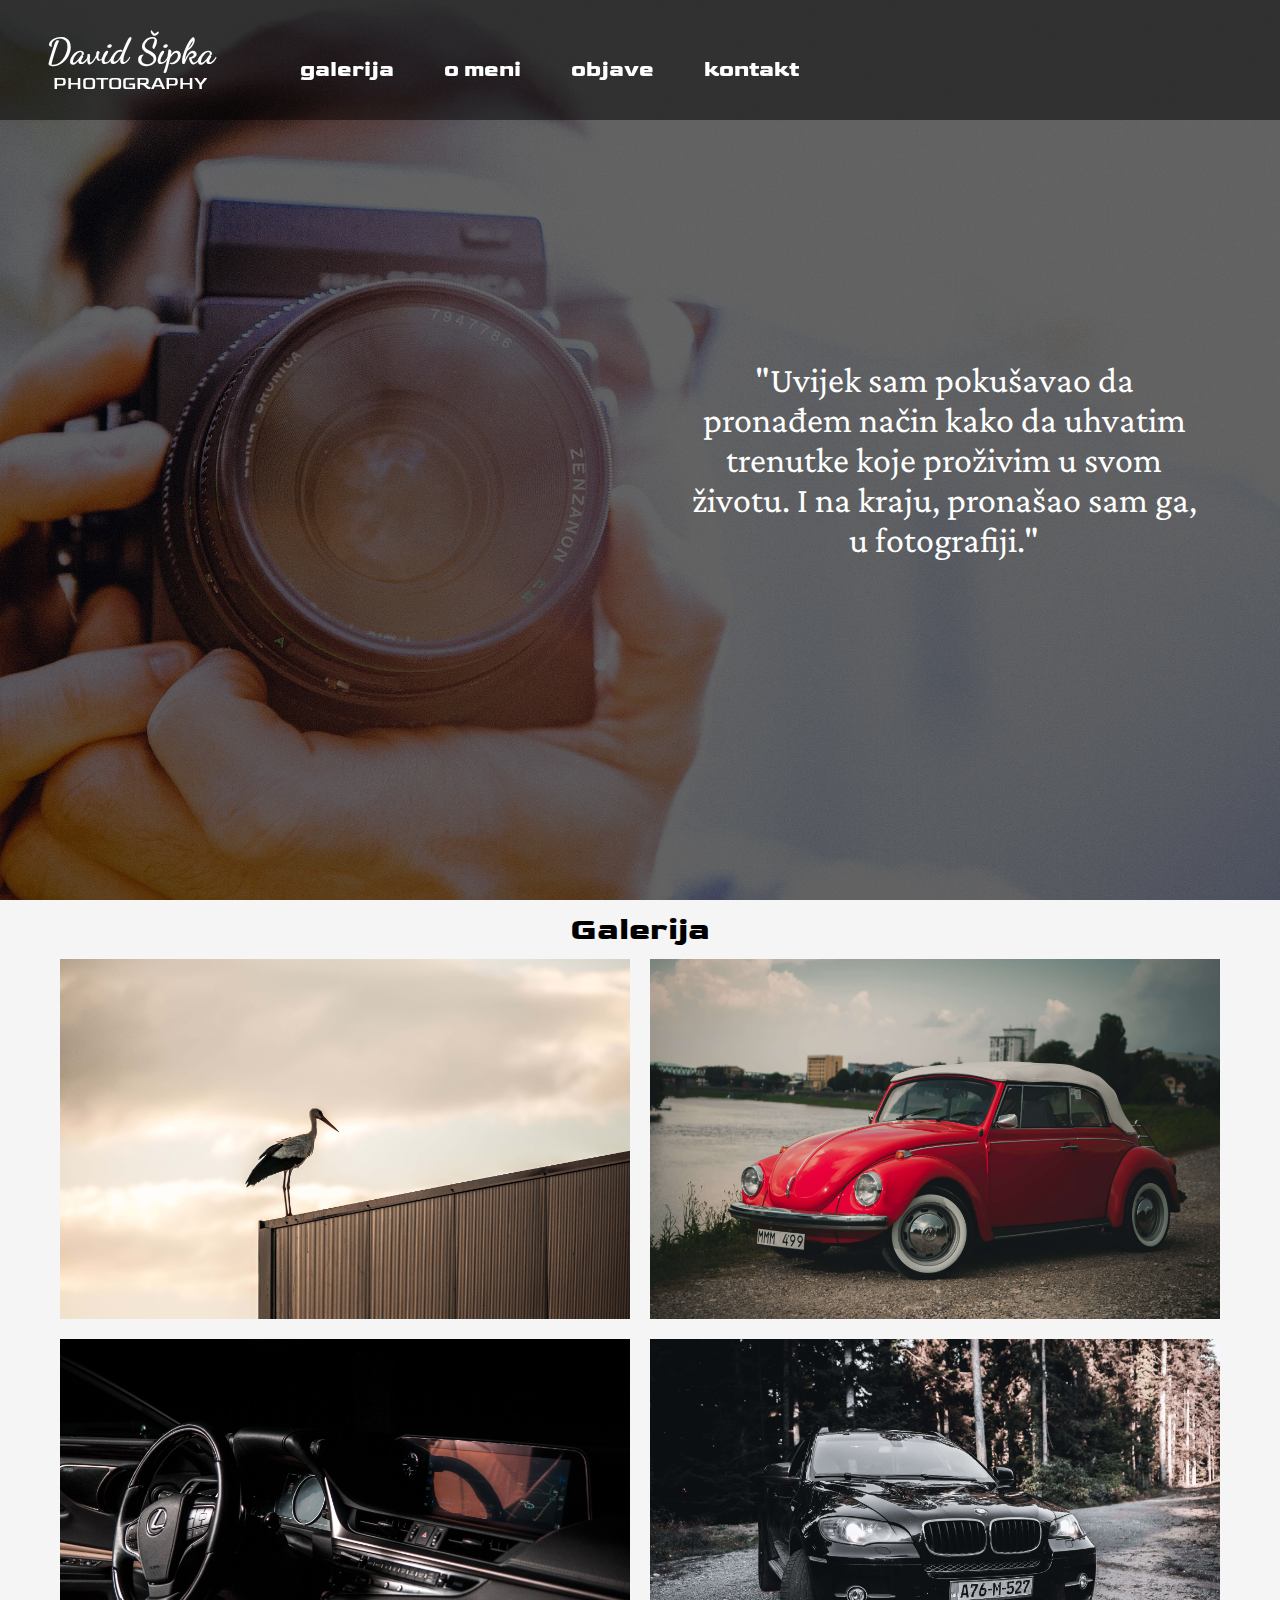
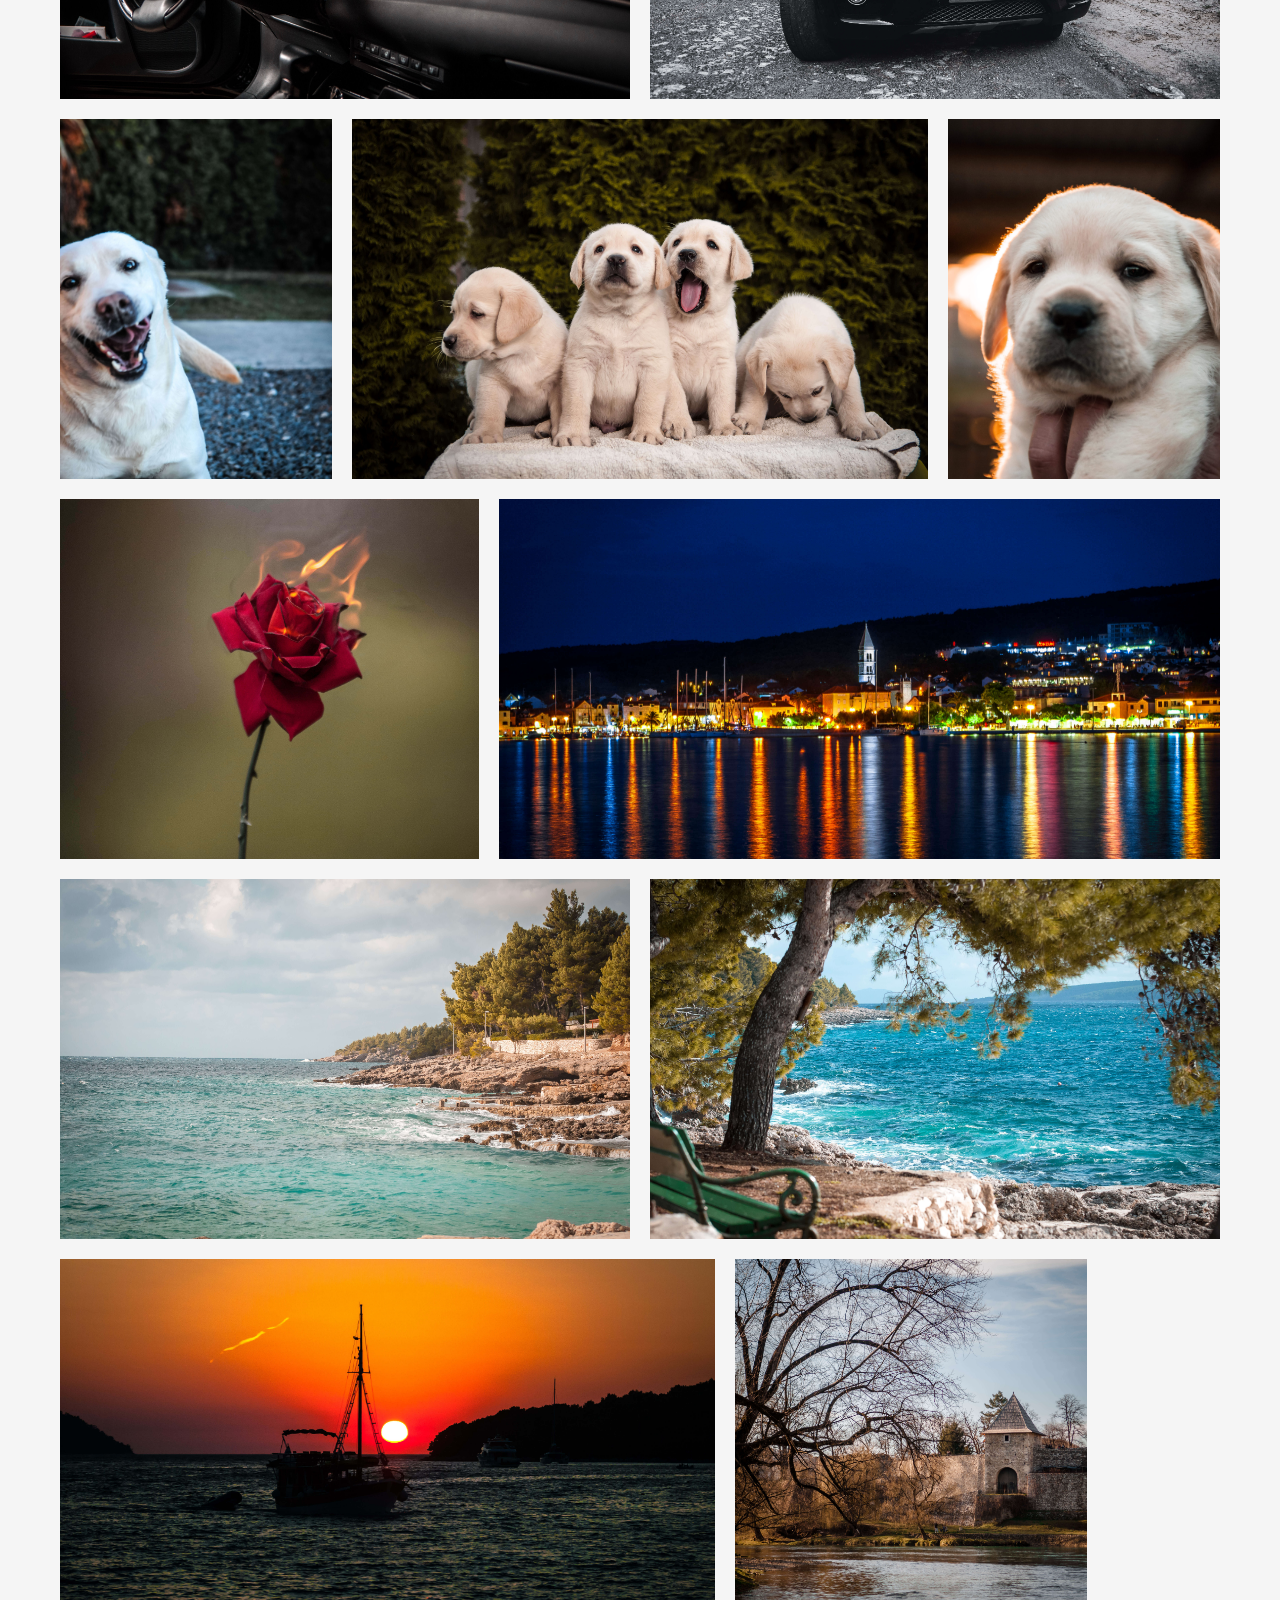
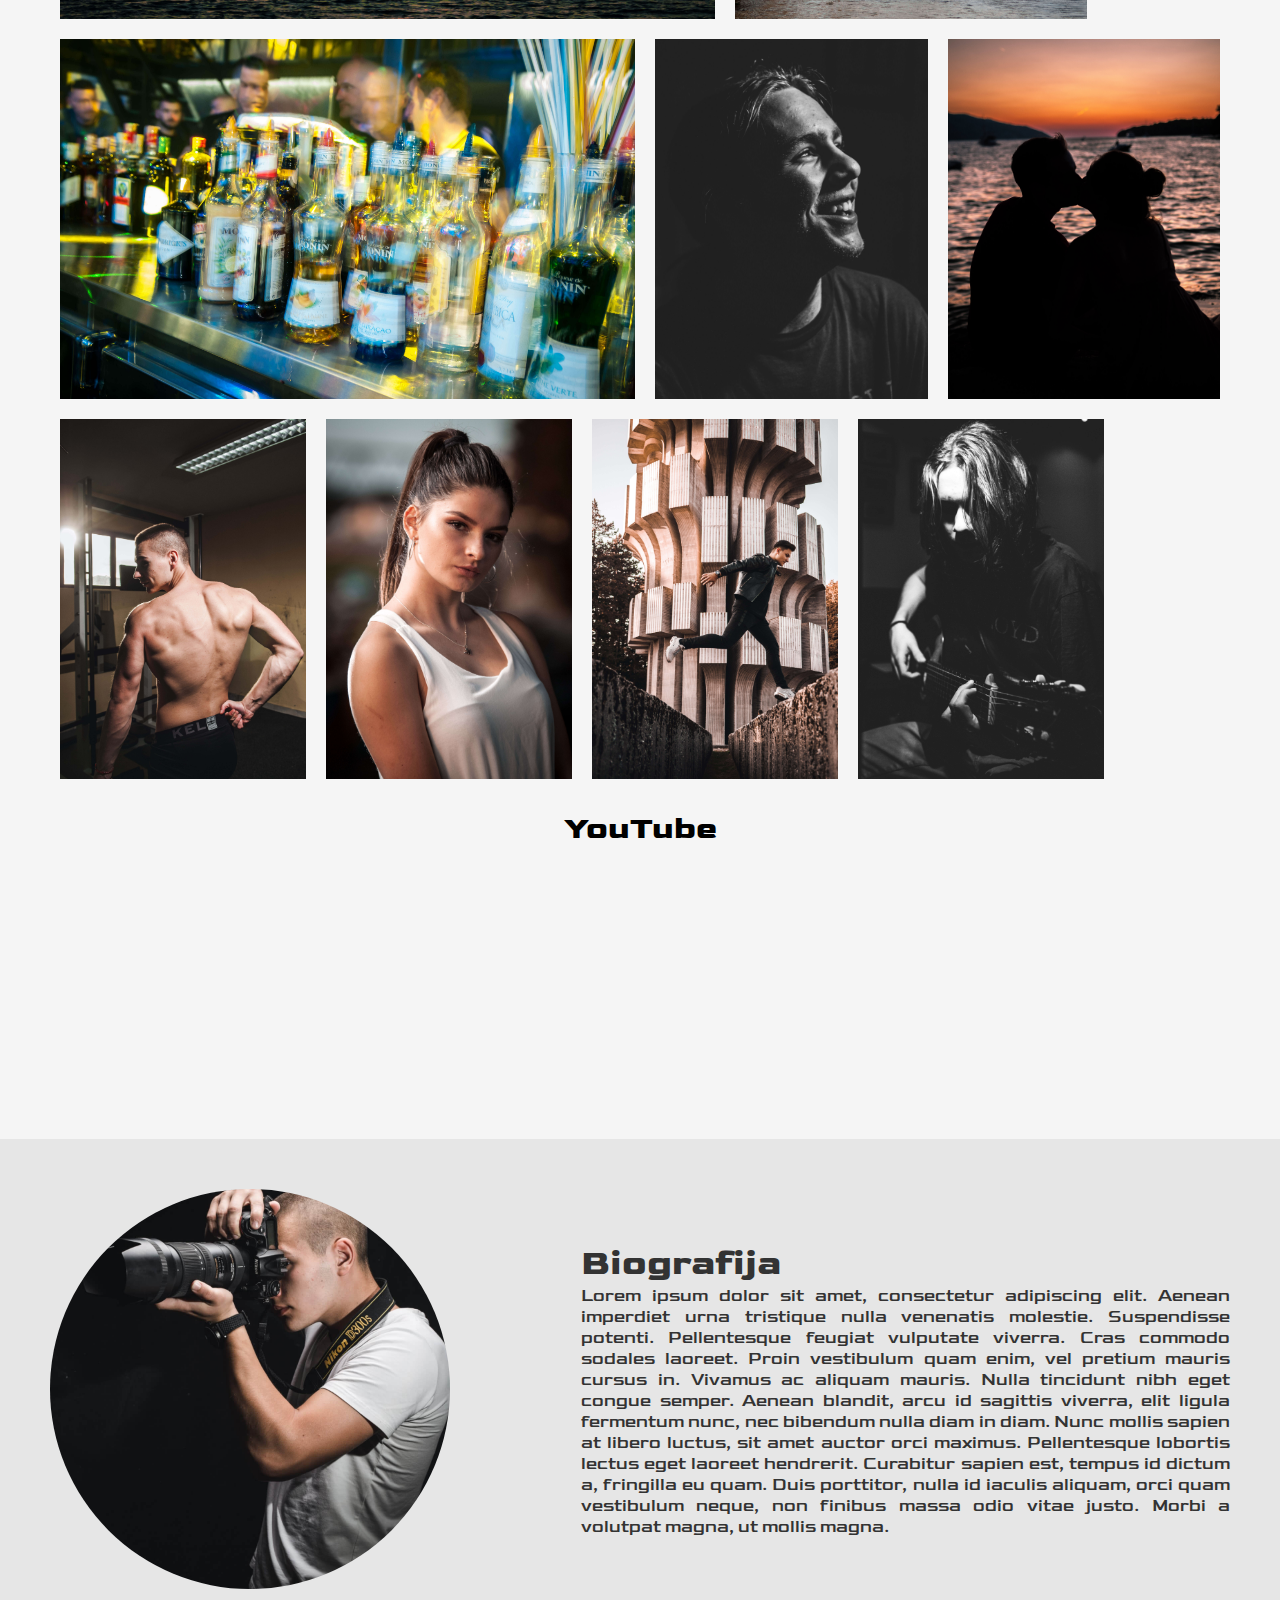
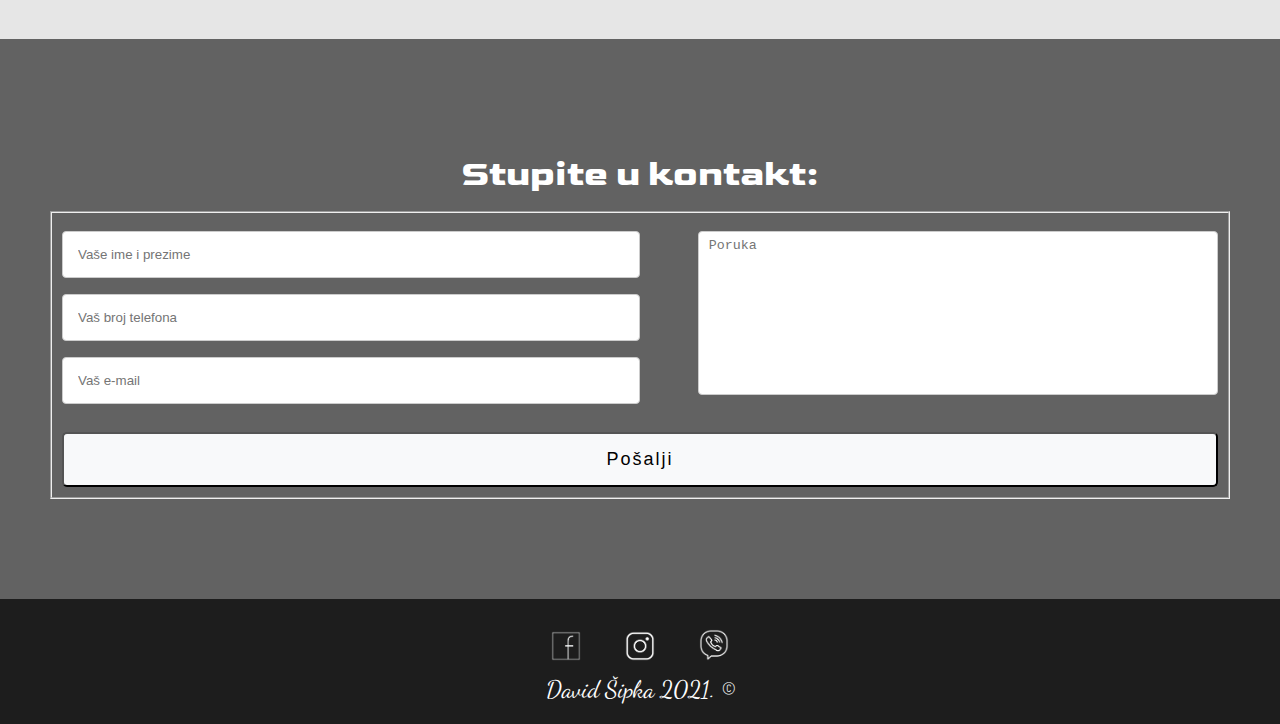
==== commit d731af82: "Add files via upload" ====
--- a/index.html
+++ b/index.html
@@ -64,6 +64,7 @@
 
 
 	<section id="gallery" class="galerija">
+		<h2>Galerija</h2>
 		<ul>
   <li>
     <a href="img/sipka/animals/2.jpg"><img src="img/sipka/animals/2.jpg" alt="" loading="lazy"></a>
@@ -152,7 +153,18 @@
       <div><img src="img/komp.png">
         <p>6. Završeni proizvod</p>
       </div>
-  </section--->
+  </section-->
+  <section id="yt">	
+  	<h2>YouTube</h2>
+<iframe class="ytvideo" src="https://www.youtube.com/embed/IO7A9usGTlo" frameborder="0" allow="accelerometer; autoplay; clipboard-write; encrypted-media; gyroscope; picture-in-picture" allowfullscreen></iframe>
+<iframe  class="ytvideo"  src="https://www.youtube.com/embed/4xr3idexgog" frameborder="0" allow="accelerometer; autoplay; clipboard-write; encrypted-media; gyroscope; picture-in-picture" allowfullscreen></iframe>
+<iframe class="ytvideo" src="https://www.youtube.com/embed/fxUhY5Ss7Ng" frameborder="0" allow="accelerometer; autoplay; clipboard-write; encrypted-media; gyroscope; picture-in-picture" allowfullscreen></iframe>
+  </section>
+
+  <!--section id="blog">
+  	<h2>Objave</h2>
+  </section-->
+
 <section id="about" class="about"> <div>
 	<div class="about-img"></div>
 	<div class="about-text">
--- a/style.css
+++ b/style.css
@@ -28,6 +28,11 @@
 nav>img{
 	display: none;
 	float: right;
+}
+
+h2{
+	text-align: center;
+	font-size: 32px;
 }
 
 .logo{
@@ -153,7 +158,7 @@
 }
 
 .active-gallery{
-	text-decoration: underline!important;
+	text-decoration: underline;
 }
 
 #tokposla{
@@ -326,6 +331,25 @@
 	height: 100%;
 	text-align: center;
 }
+
+#yt{
+	width: 100%;
+	height: 350px;
+	padding: 10px;
+	text-align: center;
+	background:url('img/youtube.png');
+	background-attachment: fixed;
+}
+
+.ytvideo{
+	width: 32%;
+	height: 250px;
+}
+
+#yt>h2{
+	padding:10px;
+}
+
 
 form{
 	width: 100%;
@@ -419,6 +443,7 @@
 		position: absolute;
 		width: 100%;
 		height: 100vh;
+		overflow-y:scroll; 
 		top:0;
 		left: 0;
 		text-align: center;
@@ -452,6 +477,15 @@
 	display: inline;
 }
 
+	#yt{
+		height: 1000px;
+	}
+
+.ytvideo{
+	width: 90%;
+	height: 300px;
+}
+
 
 }
 
@@ -548,6 +582,14 @@
   padding: 5px 10px;
   width: 100%;
  
+}
+
+	#yt{
+		height: 700px;
+	}
+
+.ytvideo{
+	height: 200px;
 }
 }
 @media only screen and (max-width: 320px){
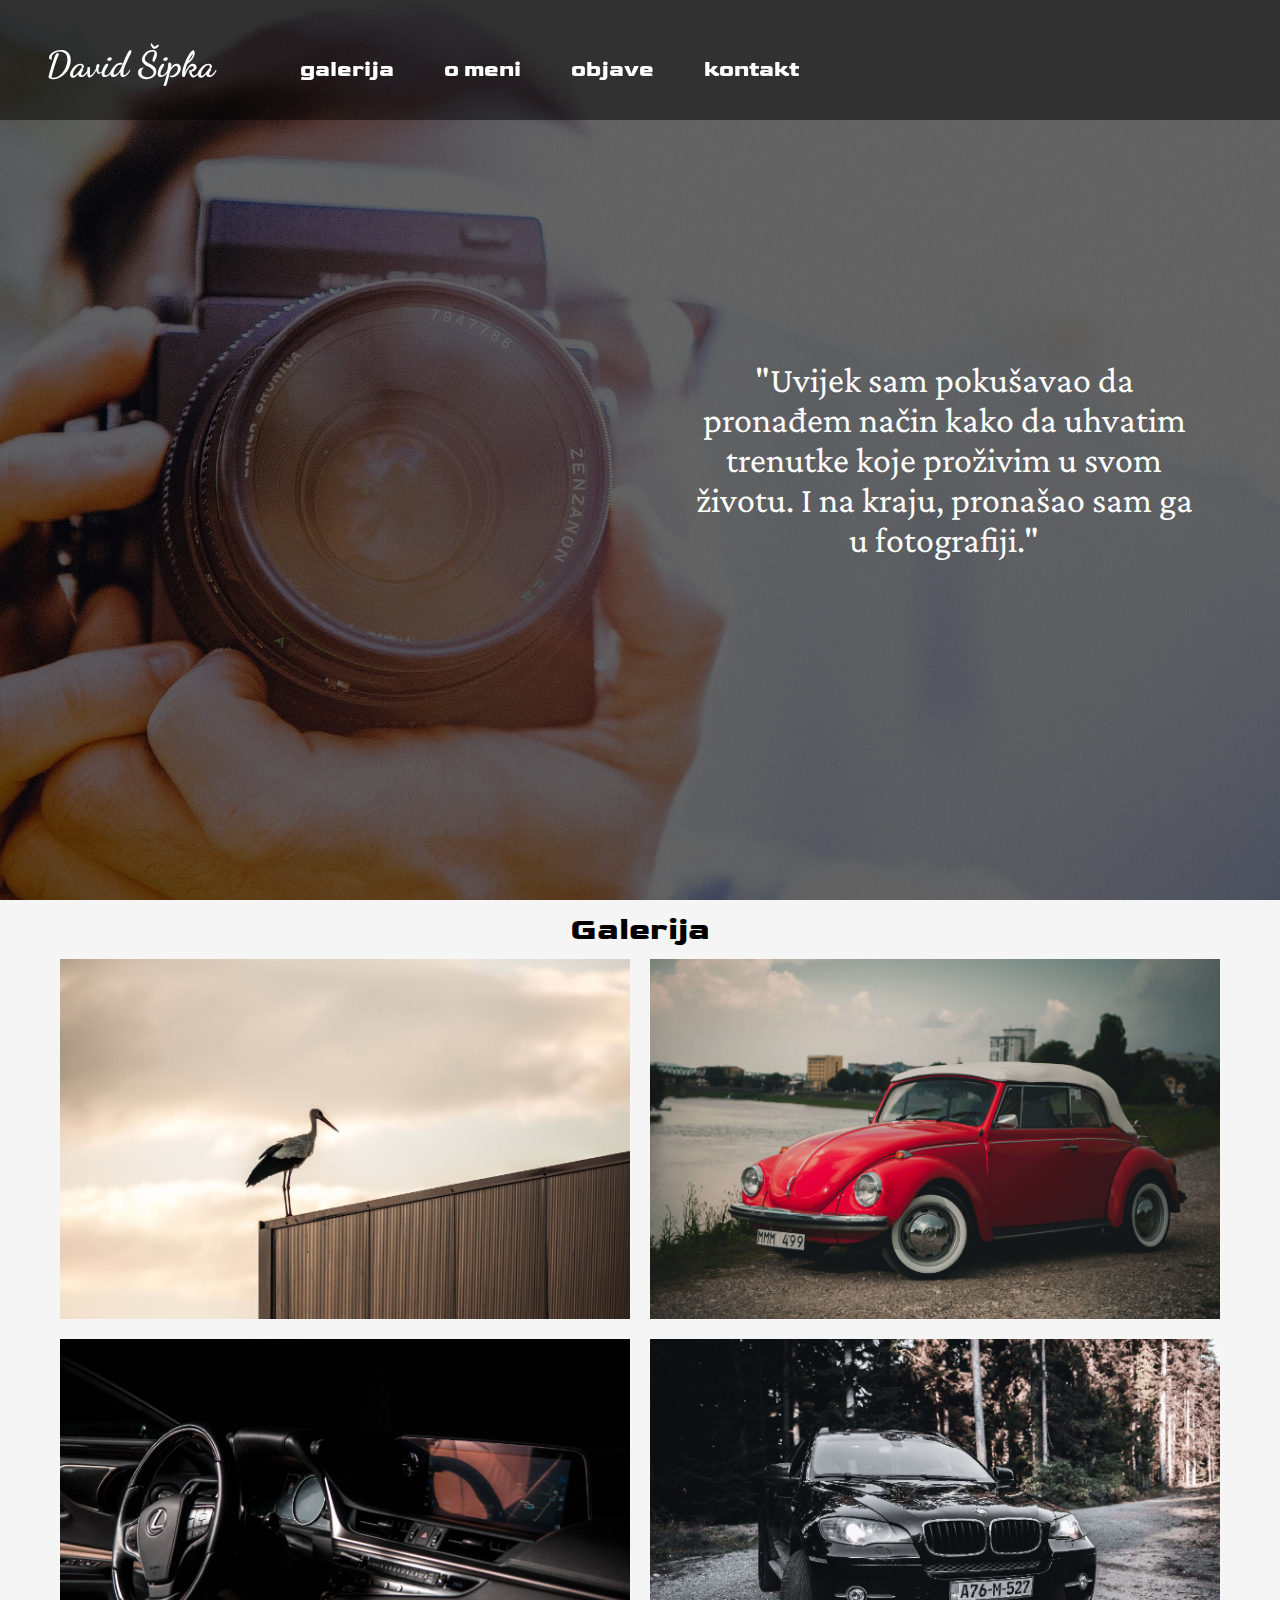
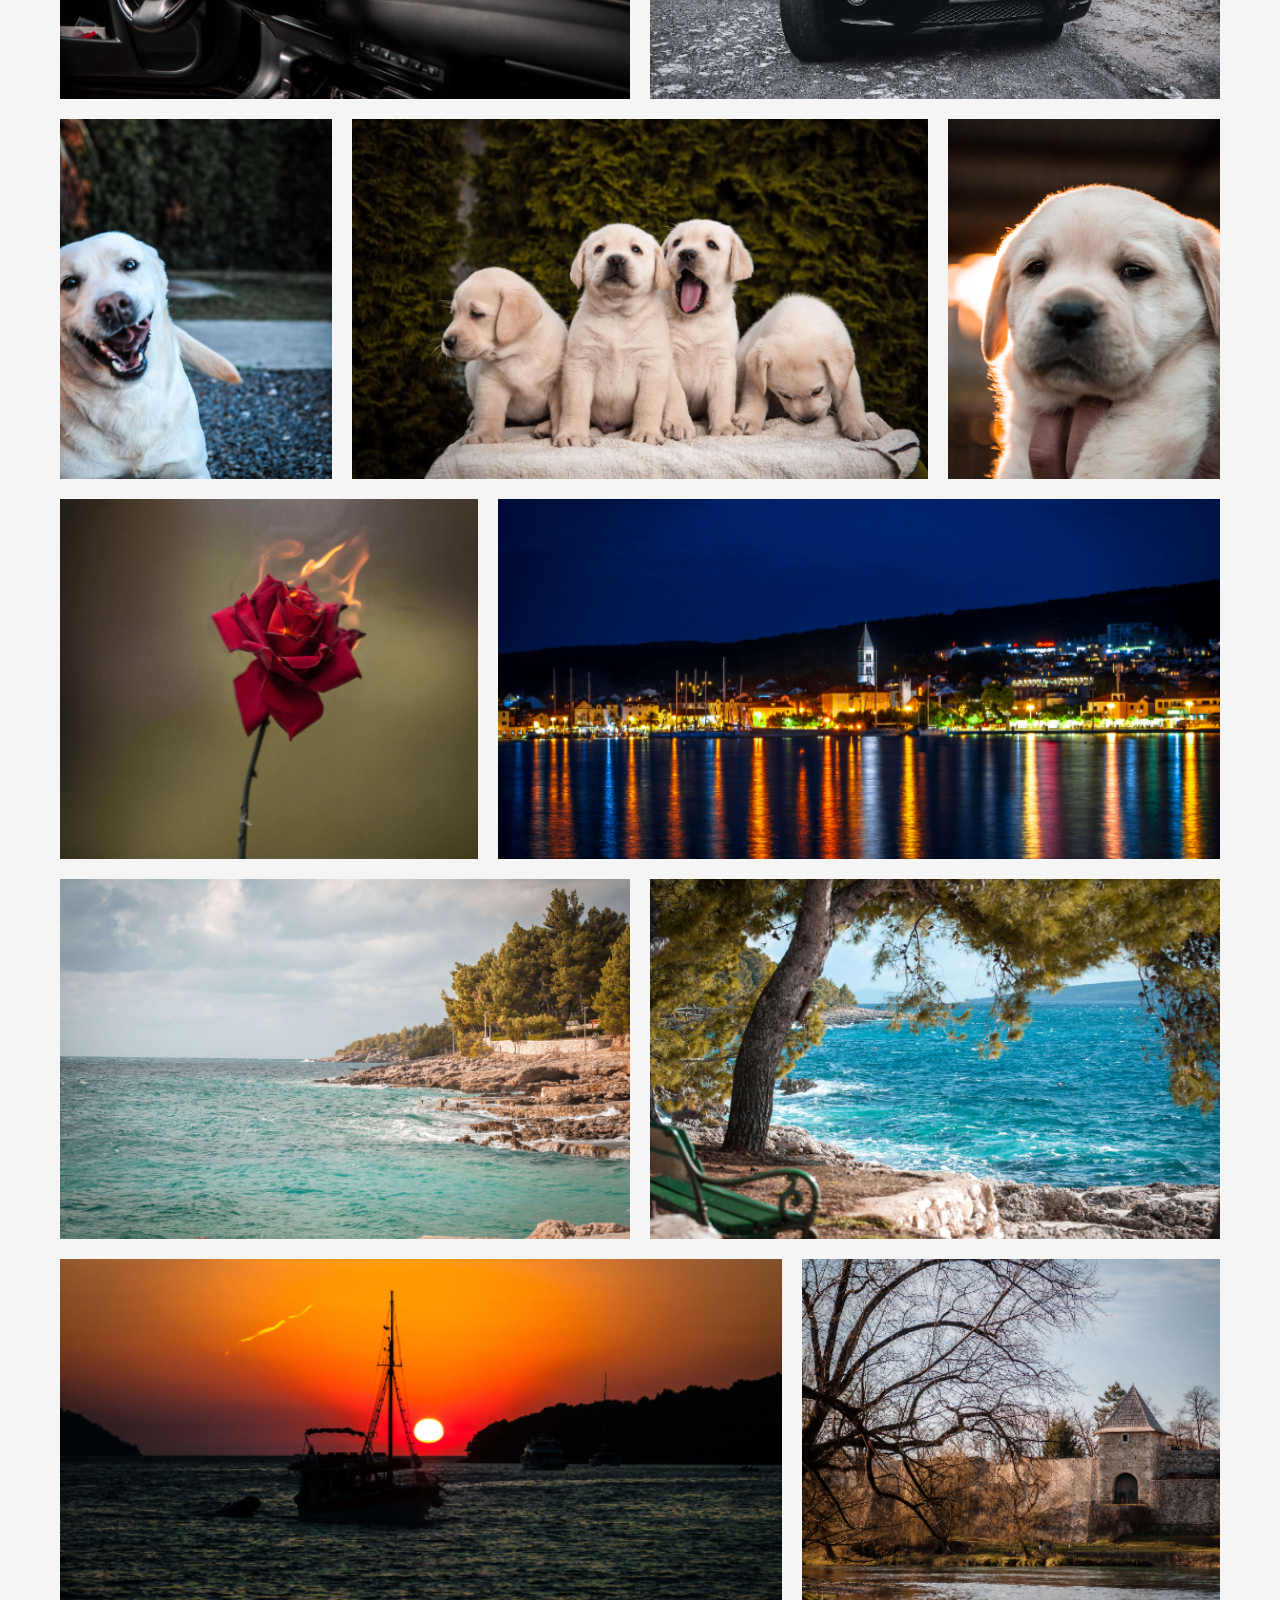
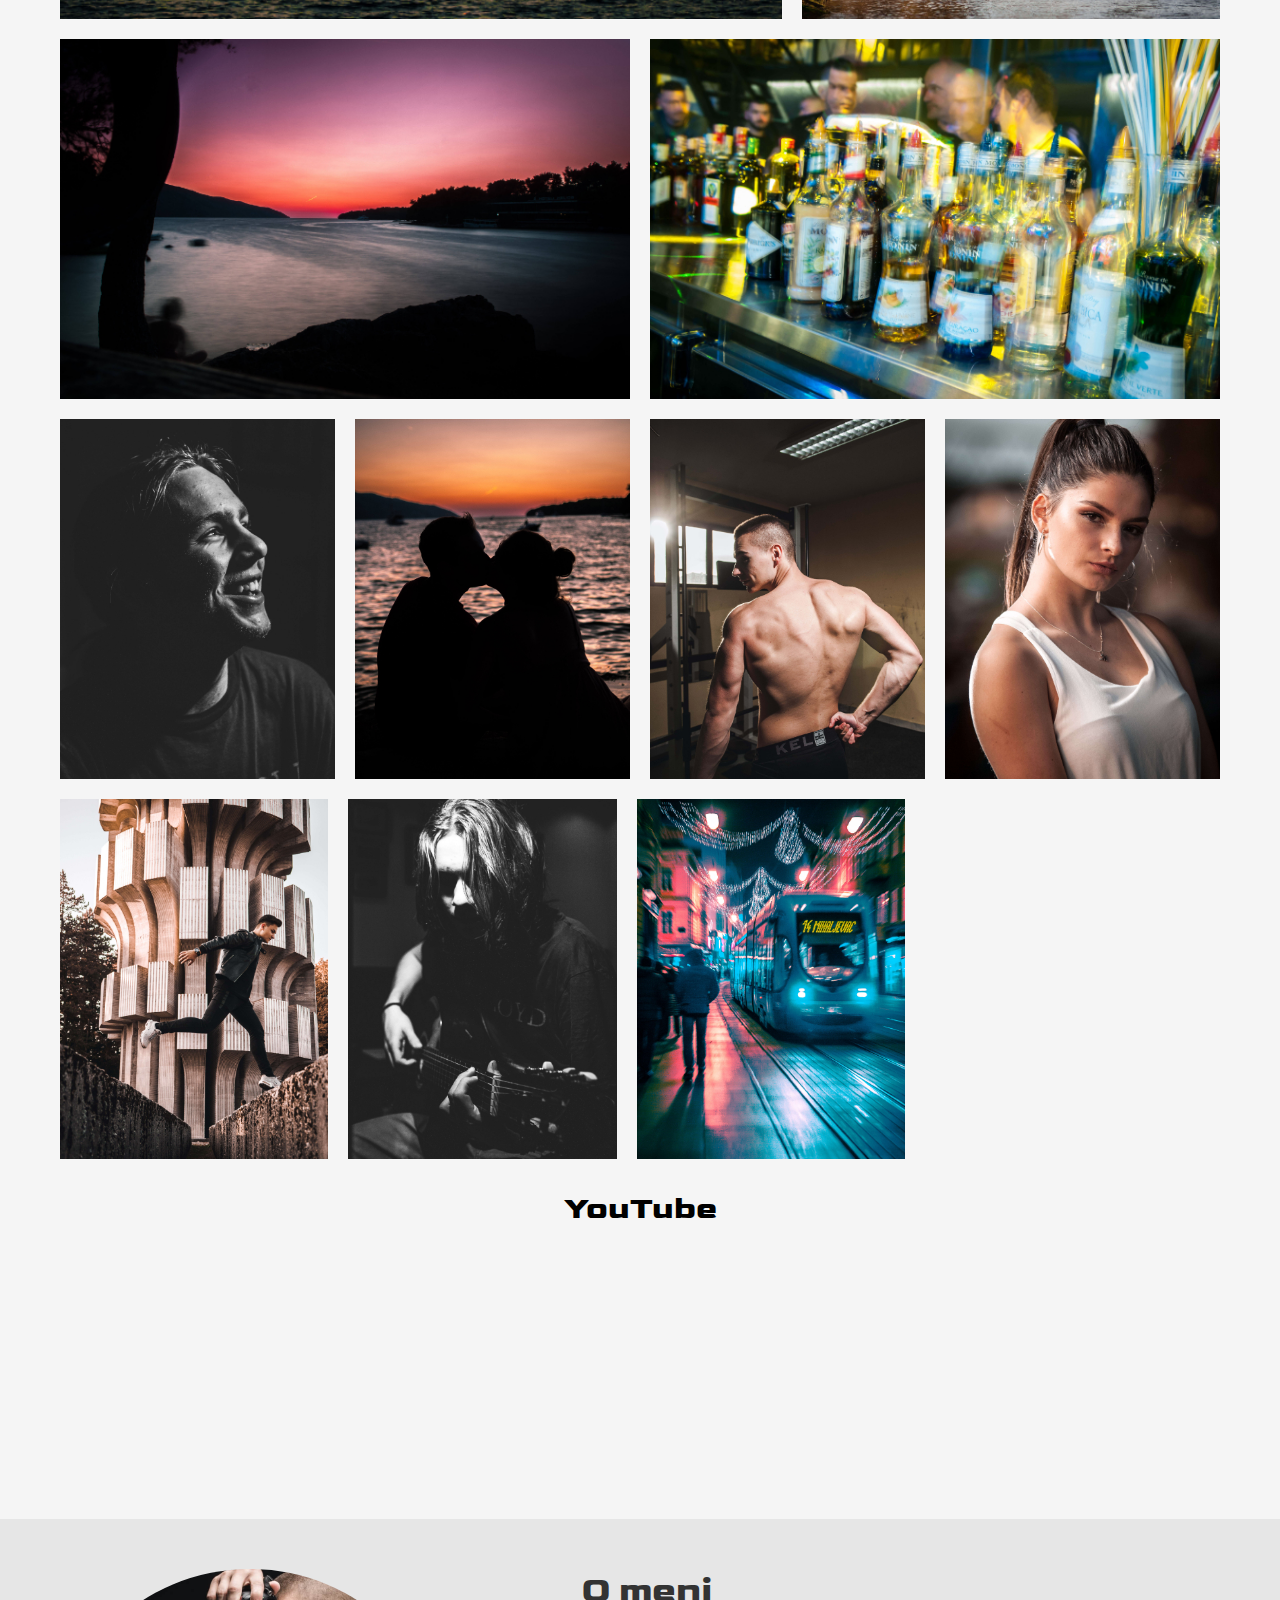
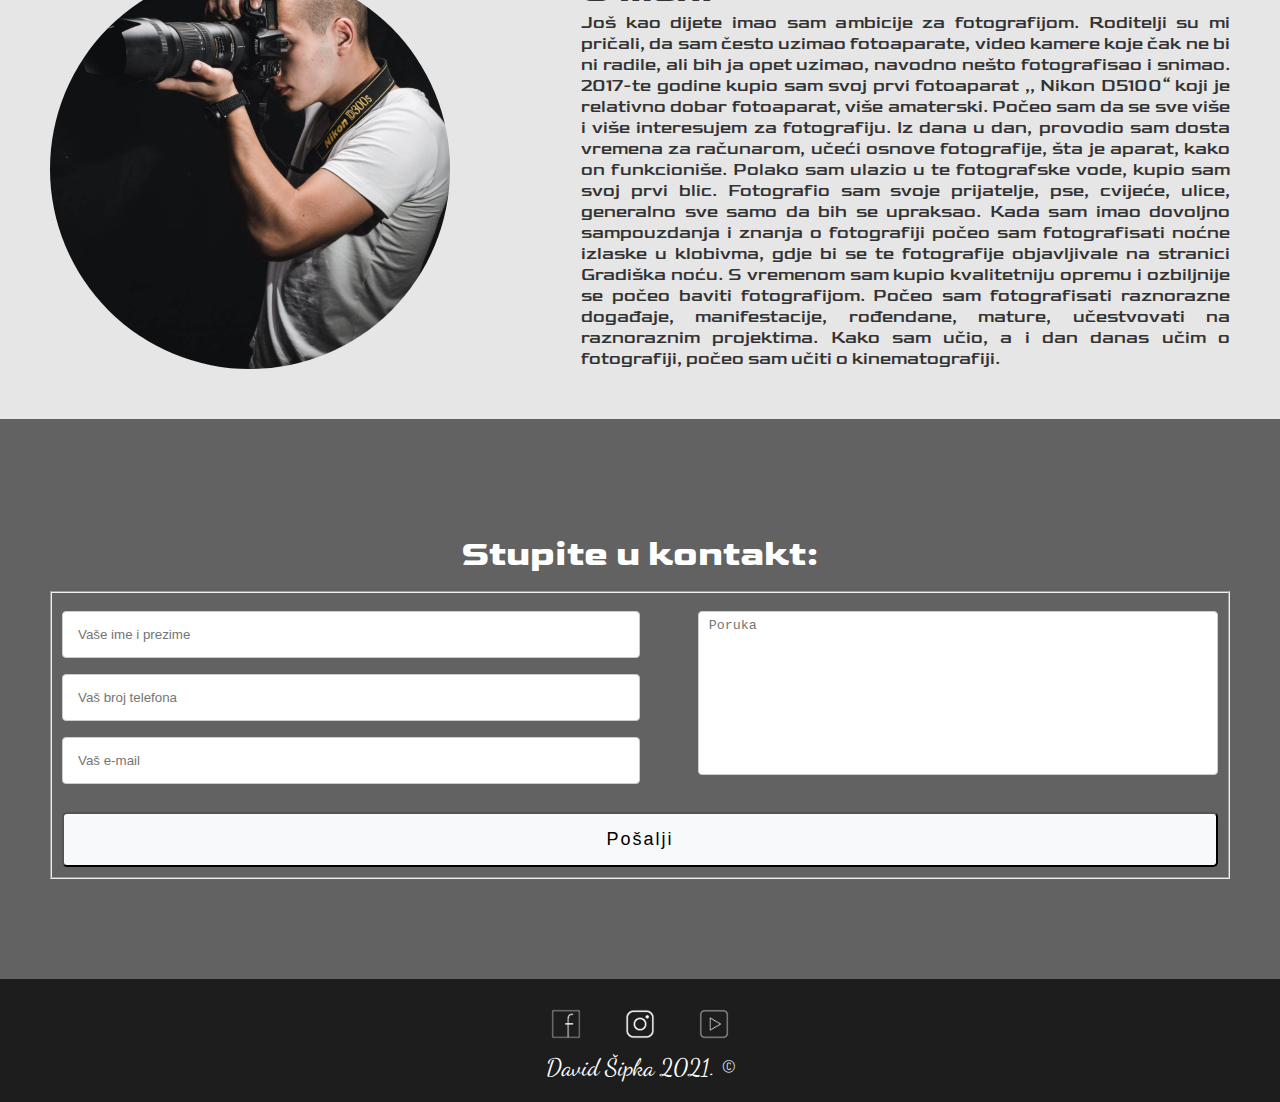
==== commit b4db155f: "Add files via upload" ====
--- a/index.html
+++ b/index.html
@@ -3,7 +3,9 @@
 <head>
 	  <meta name="viewport" content="width=device-width, initial-scale=1.0" />
 
-	<title></title>
+	<title>David Šipka</title>
+	  <link rel="icon" href="img/logo.png">
+
 	<link rel="preconnect" href="https://fonts.gstatic.com">
 	<link href="https://fonts.googleapis.com/css2?family=Dancing+Script:wght@500&display=swap" rel="stylesheet">
 	<link rel="preconnect" href="https://fonts.gstatic.com">
@@ -24,20 +26,20 @@
 			<!--img class="logo" src="img/logo.jpg"-->
 			<div class="logo">
 				<a href="index.html" id="t"><h3>David Šipka</h3>
-				<p>PHOTOGRAPHY</p></a>
+				</a>
 			</div>
 			<ul class="nav">
         <img src="img/close.png" width="40px">
 				<li class="dropdown"><a href="galerija.html" id="g">galerija</a>
             <ul class="dropdown-content">
-              <li><a href="animals.html">Animals</a></li>
-              <li><a href="car.html">Car</a></li>
-              <li><a href="dogs.html">Dogs</a></li>
-              <li><a href="flowers.html">Flowers</a></li>
-              <li><a href="landscape.html">Landscape</a></li>
-              <li><a href="nightclub.html">Night Club</a></li>
-              <li><a href="portrait.html">Portrait</a></li>
-              <li><a href="street.html">Street</a></li>
+              <li><a href="animals.html">Životinje</a></li>
+              <li><a href="car.html">Auta</a></li>
+              <li><a href="dogs.html">Psi</a></li>
+              <!--li><a href="flowers.html">Cvijeće</a></li--->
+              <li><a href="landscape.html">Pejzaž</a></li>
+              <li><a href="nightclub.html">Klub</a></li>
+              <li><a href="portrait.html">Portret</a></li>
+              <li><a href="street.html">Ulica</a></li>
             </ul>
         </li>
 				<li><a href="omeni.html" id="a">o meni</a></li>
@@ -50,7 +52,7 @@
 			<div class="layer">
 				<div class="quote">
 					<p>
-						"Uvijek sam pokušavao da pronađem način kako da uhvatim trenutke koje proživim u svom životu. I na kraju, pronašao sam ga, u fotografiji."
+						"Uvijek sam pokušavao da pronađem način kako da uhvatim trenutke koje proživim u svom životu. I na kraju, pronašao sam ga u fotografiji."
 					</p>
 				</div>
 			</div>
@@ -67,70 +69,70 @@
 		<h2>Galerija</h2>
 		<ul>
   <li>
-    <a href="img/sipka/animals/2.jpg"><img src="img/sipka/animals/2.jpg" alt="" loading="lazy"></a>
-  </li>
-  <li>
-    <a href="img/sipka/car/1.jpg"><img src="img/sipka/car/1.jpg" alt="" loading="lazy"></a>
+    <a href="img/sipka/animals/2.jpg"><img src="img/sipka/animals/2_tn.jpg" alt="" loading="lazy"></a>
+  </li>
+  <li>
+    <a href="img/sipka/car/1.jpg"><img src="img/sipka/car/1_tn.jpg" alt="" loading="lazy"></a>
   </li>
    <li class="hideimg">
-    <a href="img/sipka/car/5.jpg"><img src="img/sipka/car/5.jpg" alt="" loading="lazy"></a>
+    <a href="img/sipka/car/5.jpg"><img src="img/sipka/car/5_tn.jpg" alt="" loading="lazy"></a>
   </li>
    <li>
-    <a href="img/sipka/car/9.jpg"><img src="img/sipka/car/9.jpg" alt="" loading="lazy"></a>
-  </li>
-  <li class="hideimg">
-    <a href="img/sipka/dogs/1.jpg"><img src="img/sipka/dogs/1.jpg" alt="" loading="lazy"></a>
-  </li>
-  <li>
-    <a href="img/sipka/dogs/10.jpg"><img src="img/sipka/dogs/10.jpg" alt="" loading="lazy"></a>
-  </li>
-  <li class="hideimg">
-    <a href="img/sipka/dogs/12.jpg"><img src="img/sipka/dogs/12.jpg" alt="" loading="lazy"></a>
-  </li>
-  <li class="hideimg">
-    <a href="img/sipka/flowers/2.jpg"><img src="img/sipka/flowers/2.jpg" alt="" loading="lazy"></a>
-  </li>
-  <li>
-    <a href="img/sipka/landscape/1.jpg"><img src="img/sipka/landscape/1.jpg" alt="" loading="lazy"></a>
-  </li>
-  <li>
-    <a href="img/sipka/landscape/3.jpg"><img src="img/sipka/landscape/3.jpg" alt="" loading="lazy"></a>
-  </li>
-  <li>
-    <a href="img/sipka/landscape/4.jpg"><img src="img/sipka/landscape/4.jpg" alt="" loading="lazy"></a>
-  </li>
-  <li>
-    <a href="img/sipka/landscape/7.jpg"><img src="img/sipka/landscape/7.jpg" alt="" loading="lazy"></a>
+    <a href="img/sipka/car/9.jpg"><img src="img/sipka/car/9_tn.jpg" alt="" loading="lazy"></a>
+  </li>
+  <li class="hideimg">
+    <a href="img/sipka/dogs/1.jpg"><img src="img/sipka/dogs/1_tn.jpg" alt="" loading="lazy"></a>
+  </li>
+  <li>
+    <a href="img/sipka/dogs/10.jpg"><img src="img/sipka/dogs/10_tn.jpg" alt="" loading="lazy"></a>
+  </li>
+  <li class="hideimg">
+    <a href="img/sipka/dogs/12.jpg"><img src="img/sipka/dogs/12_tn.jpg" alt="" loading="lazy"></a>
+  </li>
+  <li class="hideimg">
+    <a href="img/sipka/flowers/2.jpg"><img src="img/sipka/flowers/2_tn.jpg" alt="" loading="lazy"></a>
+  </li>
+  <li>
+    <a href="img/sipka/landscape/1.jpg"><img src="img/sipka/landscape/1_tn.jpg" alt="" loading="lazy"></a>
+  </li>
+  <li>
+    <a href="img/sipka/landscape/3.jpg"><img src="img/sipka/landscape/3_tn.jpg" alt="" loading="lazy"></a>
+  </li>
+  <li>
+    <a href="img/sipka/landscape/4.jpg"><img src="img/sipka/landscape/4_tn.jpg" alt="" loading="lazy"></a>
+  </li>
+  <li>
+    <a href="img/sipka/landscape/7.jpg"><img src="img/sipka/landscape/7_tn.jpg" alt="" loading="lazy"></a>
   </li>
     <li>
-    <a href="img/sipka/landscape/8.jpg"><img src="img/sipka/landscape/8.jpg" alt="" loading="lazy"></a>
+    <a href="img/sipka/landscape/8.jpg"><img src="img/sipka/landscape/8_tn.jpg" alt="" loading="lazy"></a>
   </li>
     <li class="hideimg">
-    <a href="img/sipka/landscape/9.jpg"><img src="img/sipka/landscape/9.jpg" alt="" loading="lazy"></a>
+    <a href="img/sipka/landscape/9.jpg"><img src="img/sipka/landscape/9_tn.jpg" alt="" loading="lazy"></a>
   </li>
    <li>
-    <a href="img/sipka/nightclub/4.jpg"><img src="img/sipka/nightclub/4.jpg" alt="" loading="lazy"></a>
-  </li>
-  <li class="hideimg">
-    <a href="img/sipka/portrait/2.jpg"><img src="img/sipka/portrait/2.jpg" alt="" loading="lazy"></a>
-  </li>
-  <li>
-    <a href="img/sipka/portrait/3.jpg"><img src="img/sipka/portrait/3.jpg" alt="" loading="lazy"></a>
-  </li>
-  <li class="hideimg">
-    <a href="img/sipka/portrait/5.jpg"><img src="img/sipka/portrait/5.jpg" alt="" loading="lazy"></a>
-  </li>
-  <li>
-    <a href="img/sipka/portrait/10.jpg"><img src="img/sipka/portrait/10.jpg" alt="" loading="lazy"></a>
-  </li>
-  <li>
-    <a href="img/sipka/portrait/18.jpg"><img src="img/sipka/portrait/18.jpg" alt="" loading="lazy"></a>
-  </li>
-  <li>
-    <a href="img/sipka/portrait/20.jpg"><img src="img/sipka/portrait/20.jpg" alt="" loading="lazy"></a>
-  </li>
-  <li>
-   <a href="img/sipka/street/1.jpg"><img src="img/sipka/street/1.jpg" alt="" loading="lazy"></a>
+    <a href="img/sipka/nightclub/4.jpg"><img src="img/sipka/nightclub/4_tn.jpg" alt="" loading="lazy"></a>
+  </li>
+  <li class="hideimg">
+    <a href="img/sipka/portrait/2.jpg"><img src="img/sipka/portrait/2_tn.jpg" alt="" loading="lazy"></a>
+  </li>
+  <li>
+    <a href="img/sipka/portrait/3.jpg"><img src="img/sipka/portrait/3_tn.jpg" alt="" loading="lazy"></a>
+  </li>
+  <li class="hideimg">
+    <a href="img/sipka/portrait/5.jpg"><img src="img/sipka/portrait/5_tn.jpg" alt="" loading="lazy"></a>
+  </li>
+  <li>
+    <a href="img/sipka/portrait/10.jpg"><img src="img/sipka/portrait/10_tn.jpg" alt="" loading="lazy"></a>
+  </li>
+  <li>
+    <a href="img/sipka/portrait/18.jpg"><img src="img/sipka/portrait/18_tn.jpg" alt="" loading="lazy"></a>
+  </li>
+  <li>
+    <a href="img/sipka/portrait/20.jpg"><img src="img/sipka/portrait/20_tn.jpg" alt="" loading="lazy"></a>
+  </li>
+  <li>
+   <a href="img/sipka/street/1.jpg"><img src="img/sipka/street/1_tn.jpg" alt="" loading="lazy"></a>
   </li>
   <li></li>
 </ul>
@@ -169,8 +171,8 @@
 	<div class="about-img"></div>
 	<div class="about-text">
 		<div>
-		<h3>Biografija</h3>
-		<p>Lorem ipsum dolor sit amet, consectetur adipiscing elit. Aenean imperdiet urna tristique nulla venenatis molestie. Suspendisse potenti. Pellentesque feugiat vulputate viverra. Cras commodo sodales laoreet. Proin vestibulum quam enim, vel pretium mauris cursus in. Vivamus ac aliquam mauris. Nulla tincidunt nibh eget congue semper. Aenean blandit, arcu id sagittis viverra, elit ligula fermentum nunc, nec bibendum nulla diam in diam. Nunc mollis sapien at libero luctus, sit amet auctor orci maximus. Pellentesque lobortis lectus eget laoreet hendrerit. Curabitur sapien est, tempus id dictum a, fringilla eu quam. Duis porttitor, nulla id iaculis aliquam, orci quam vestibulum neque, non finibus massa odio vitae justo. Morbi a volutpat magna, ut mollis magna.
+		<h3>O meni</h3>
+		<p>Još kao dijete imao sam ambicije za fotografijom. Roditelji su mi pričali, da sam često uzimao fotoaparate, video kamere koje čak ne bi ni radile, ali bih ja opet uzimao, navodno nešto fotografisao i snimao. 2017-te godine kupio sam svoj prvi fotoaparat ,, Nikon D5100“ koji je relativno dobar fotoaparat, više amaterski. Počeo sam da se sve više i više interesujem za fotografiju. Iz dana u dan, provodio sam dosta vremena za računarom, učeći osnove fotografije, šta je aparat, kako on funkcioniše. Polako sam ulazio u te fotografske vode, kupio sam svoj prvi blic. Fotografio sam svoje prijatelje, pse, cvijeće, ulice, generalno sve samo da bih se upraksao. Kada sam imao dovoljno sampouzdanja i znanja o fotografiji  počeo sam fotografisati noćne izlaske u klobivma, gdje bi se te fotografije objavljivale na stranici Gradiška noću. S vremenom sam kupio kvalitetniju opremu i ozbiljnije se počeo baviti fotografijom.  Počeo sam fotografisati raznorazne događaje, manifestacije, rođendane, mature, učestvovati na raznoraznim projektima. Kako sam učio, a i dan danas učim o fotografiji, počeo sam učiti o kinematografiji. 
 
 </p>
 </div>
@@ -194,9 +196,9 @@
   </div>
 </section>
 <footer>
-    <a href="#" target="_blank"><img src="img/fb.png" width="30px"></a>
-   <a href="#"><img src="img/insta.png" width="30px"></a>
-    <a href="#"><img src="img/viber.png" width="30px"></a>
+    <a href="https://www.facebook.com/davidsipkaphotography" target="_blank"><img src="img/fb.png" width="30px"></a>
+   <a href="https://www.instagram.com/david_sipka_photography/" target="_blank"><img src="img/insta.png" width="30px"></a>
+    <a href="https://www.youtube.com/channel/UCW9d0P2Hd-_60t2c9iNEWSA" target="_blank"><img src="img/yt.png" width="30px"></a>
 	<p>David Šipka 2021. &copy</p>
 </footer>
 <script
--- a/style.css
+++ b/style.css
@@ -39,7 +39,7 @@
 	float: left;
 	width: 200px;
 	height: 100px;
-	line-height: normal;
+	line-height: 70px;
 	color:white;
 	text-align: center;
 }
@@ -52,10 +52,6 @@
 .logo>a>h3{
 	font-family: 'Dancing Script', cursive;
 	font-size: 36px;
-}
-
-.logo>a>p{
-	font-size: 18px;
 }
 
 .nav{
@@ -133,6 +129,13 @@
 	background-color: rgba(0,0,0,0.5);
 	list-style: none;
 	margin-top:10px;
+	width: 110px;
+}
+
+@media only screen and (max-width: 768px){
+	.dropdown-content{
+		width: 100%;
+	}
 }
 
 .dropdown-content>li>a{
@@ -669,4 +672,98 @@
         -webkit-transform: scale(1.1);
         -o-transform: scale(1.1);
         transform: scale(1.1);
-}+}
+
+#objave-main{
+	margin-top:200px;
+	text-align: center;
+	font-size:24px;
+	color:#1d1d1d;
+}
+
+#contact-main{
+	margin-top: 120px;
+}
+
+#information{
+	padding: 10px;
+	width: 100%;
+}
+
+#information>div{
+	float: left;
+	width: 50%;
+}
+
+#information>div>h2{
+	text-align: left;
+	font-family: Arial;
+}
+
+#contact-img{
+	width: 300px;
+	margin-left: 100px;
+}
+
+#information>div>p{
+	font-size: 25px;
+	font-weight: normal;
+		font-family: Arial;
+		line-height: normal;
+
+}
+
+#information>div>p>a{
+	text-decoration:none;
+	color:black;
+}
+
+
+@media only screen and (max-width: 1024px){
+	#contact-img{
+	margin-left: 50px;
+}
+}
+
+@media only screen and (max-width: 768px){
+	#contact-img{
+	margin-left: 0;
+}
+
+#information>div{
+	float: none;
+	width: 100%;
+	text-align: center;
+}
+
+#information>div>h2{
+	text-align: center;
+}
+}
+
+
+/*
+#contact-main>div{
+	width: 50%;
+	padding:10px;
+	float: right;
+}
+
+#contactpage{
+	padding:10px;
+	float: left;
+	width: 50%;
+}
+
+#contactpage textarea{
+	width: 100%;
+}
+
+input[type="submit"]{
+	width: 100%;
+}
+
+#contactpage>fieldset>div{
+	width: 100%!important;
+	float: none!important;
+}*/